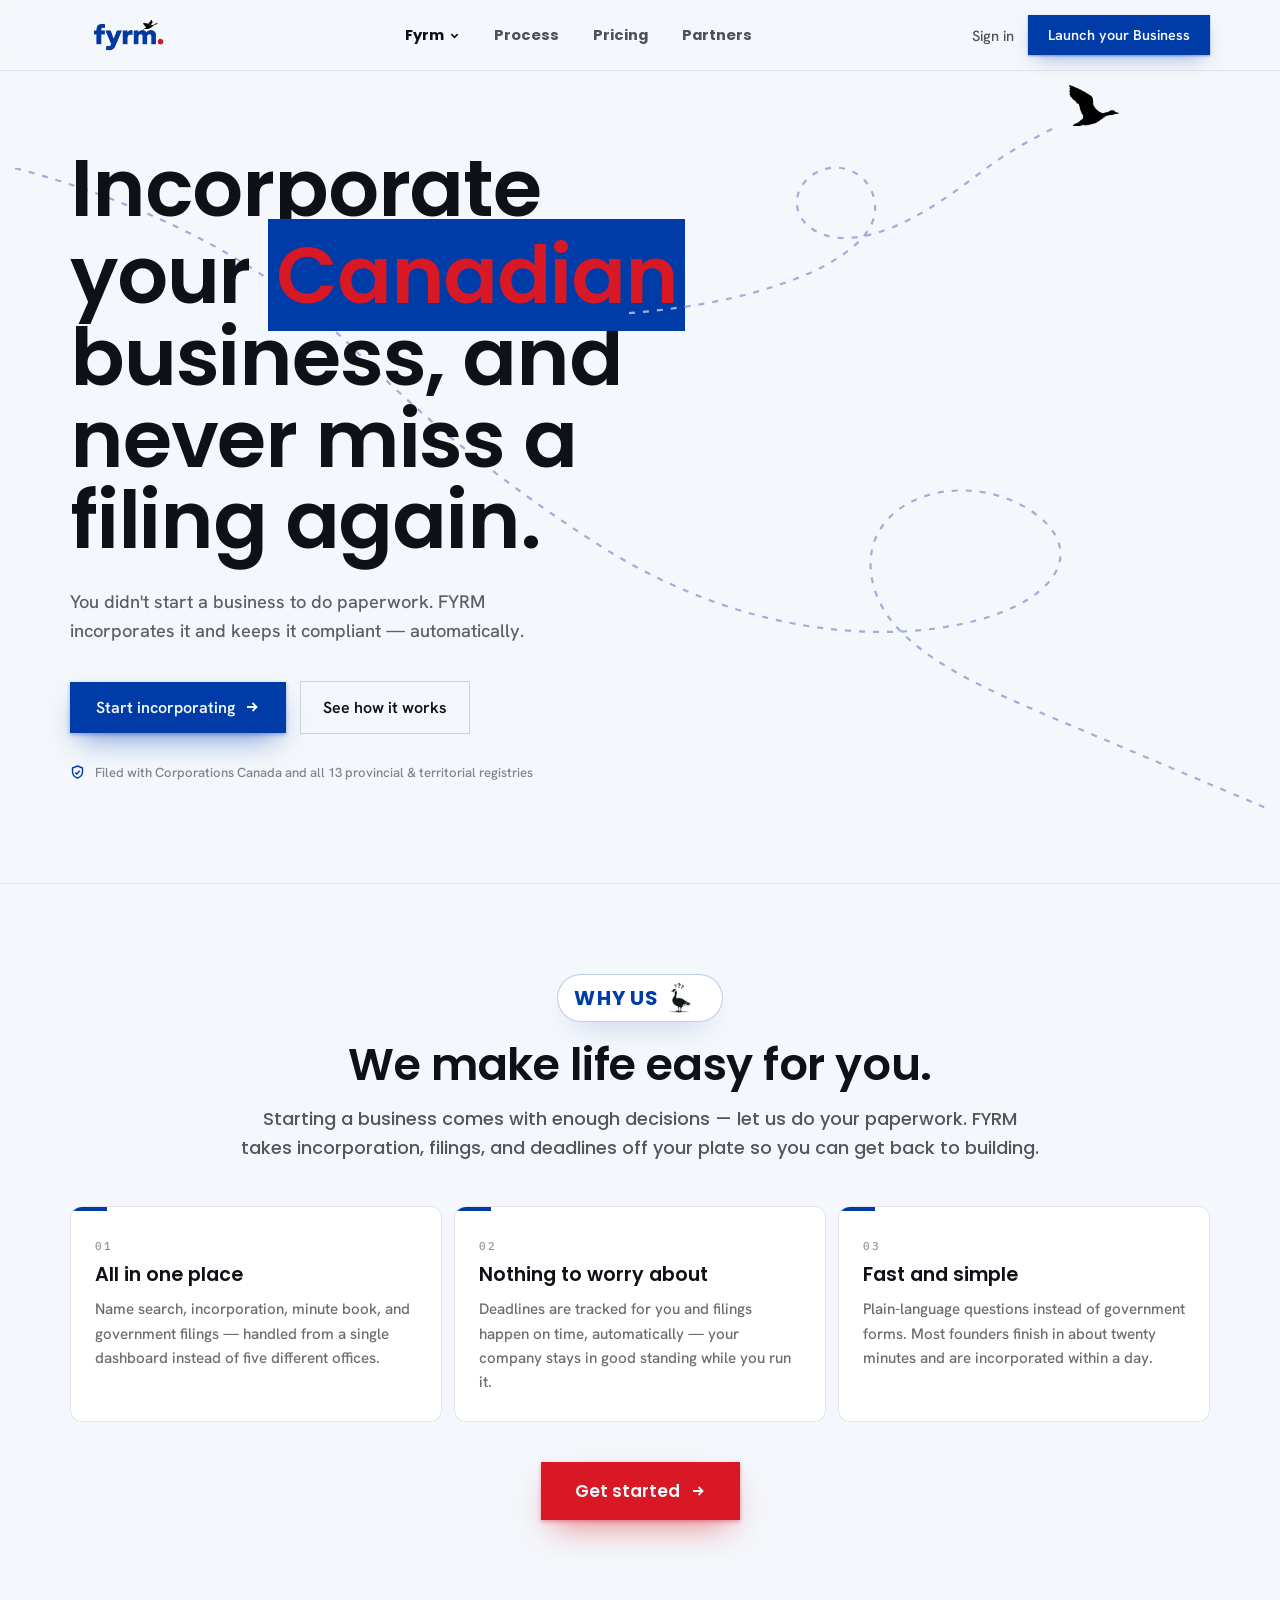
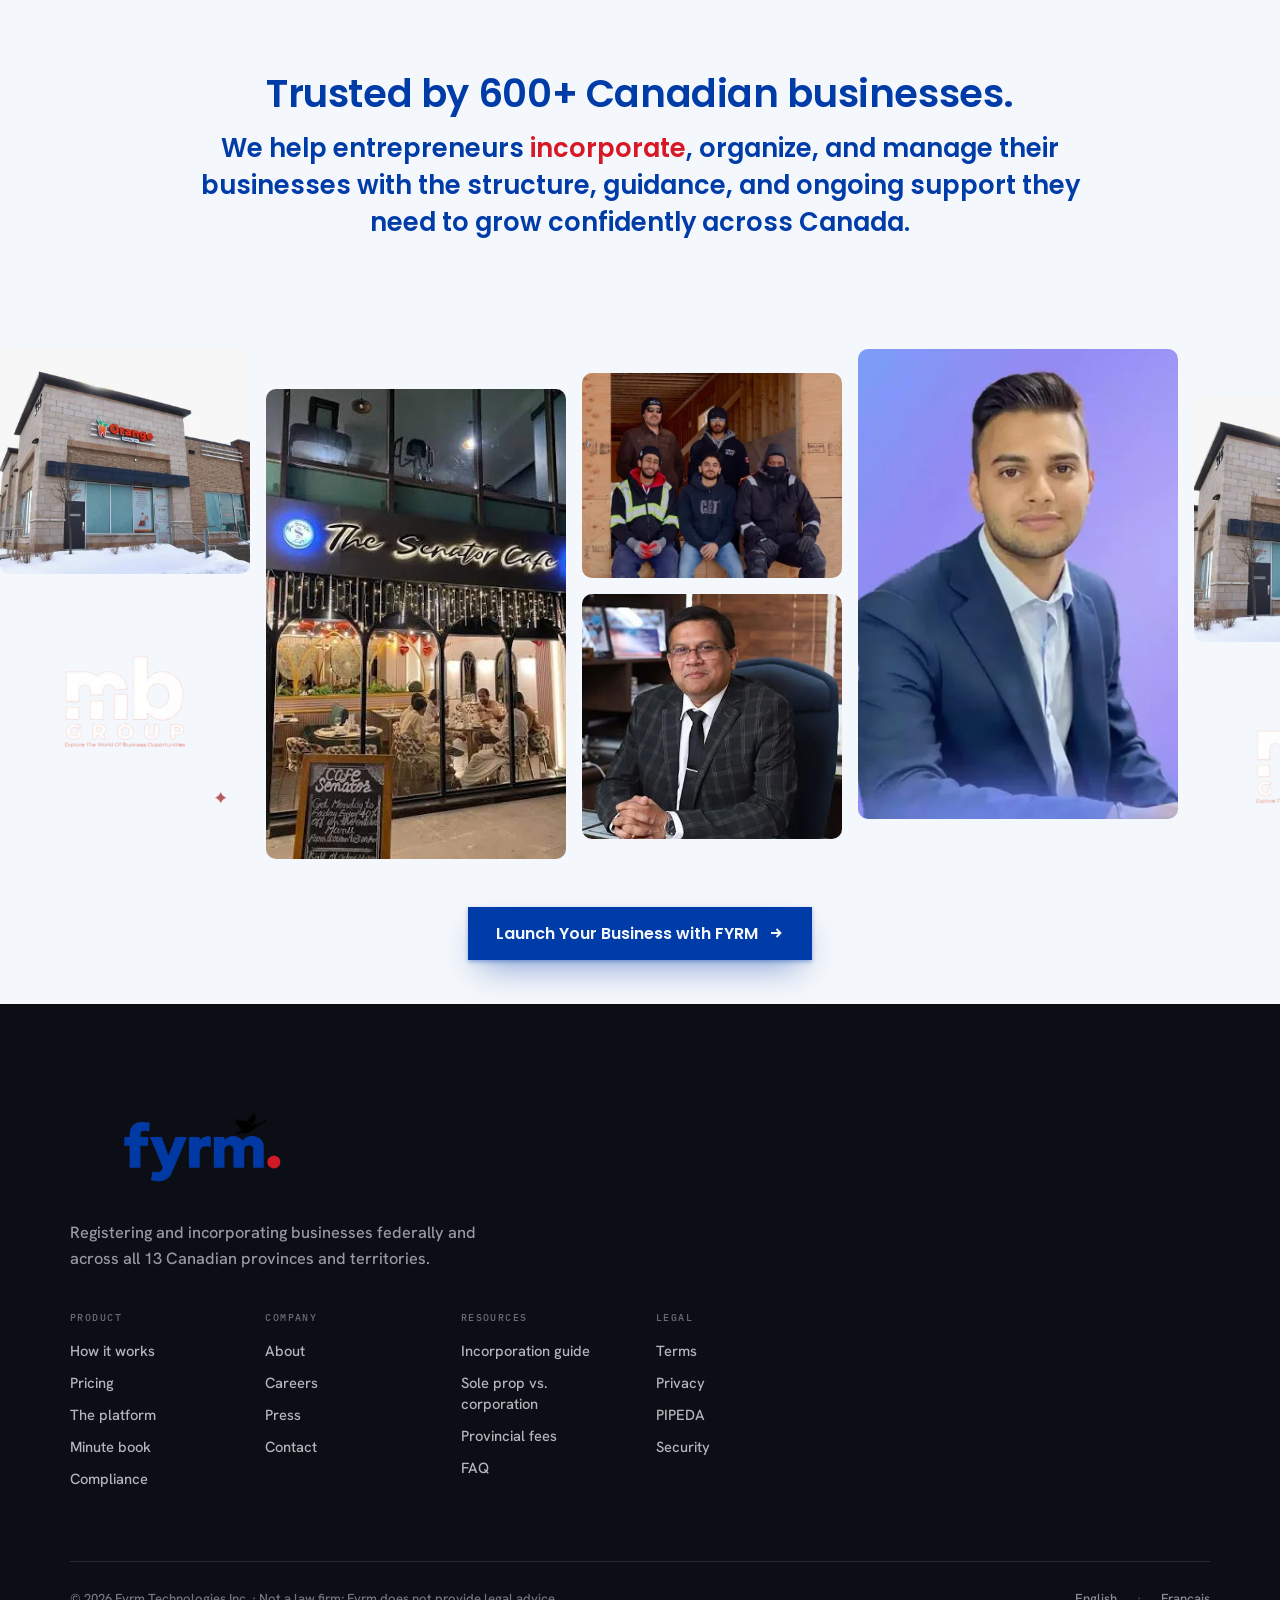
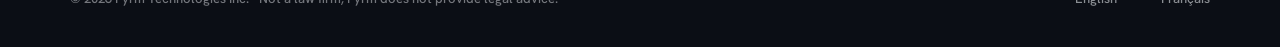
==== index.html @ 742be644 "Initial commit: Fyrm home page as implemented from the design project Static home page (index.html +" ====
<!DOCTYPE html>
<html lang="en">
<head>
<meta charset="utf-8">
<meta name="viewport" content="width=device-width, initial-scale=1">
<title>Fyrm — Incorporate your Canadian business</title>
<meta name="description" content="Fyrm incorporates your Canadian business and keeps it compliant — automatically. Filed with Corporations Canada and all 13 provincial & territorial registries.">
<link rel="icon" type="image/png" href="assets/fyrm-logo.png">
<link rel="preconnect" href="https://fonts.googleapis.com">
<link rel="preconnect" href="https://fonts.gstatic.com" crossorigin>
<link href="https://fonts.googleapis.com/css2?family=Poppins:wght@500;600;700&family=Hanken+Grotesk:wght@400;500;600;700&family=IBM+Plex+Mono:wght@400;500&display=swap" rel="stylesheet">
<link rel="stylesheet" href="css/styles.css">
</head>
<body>

<div id="fyrm-home">

<header class="site-header">
  <div class="header-inner">
    <a href="index.html" aria-label="Fyrm home" class="logo-link"><img src="assets/fyrm-logo.png" alt="Fyrm" class="logo-img"></a>
    <nav class="desktop-nav" data-desktop-nav aria-label="Primary">
      <span class="dd" data-dd>
        <a href="#what-is-fyrm">Fyrm</a>
        <svg class="dd-arrow" data-dd-arrow width="11" height="11" viewBox="0 0 12 12" fill="none" stroke="#0F1116" stroke-width="1.8" aria-hidden="true"><path d="M2.5 4.5L6 8l3.5-3.5"/></svg>
        <span class="dd-menu" data-dd-menu>
          <span class="dd-menu-inner">
            <a href="#">Blog</a>
            <a href="#">Contact us</a>
          </span>
        </span>
      </span>
      <a href="#process" data-underline class="nav-link">Process</a>
      <a href="#pricing" data-underline class="nav-link">Pricing</a>
      <a href="#partners" data-underline class="nav-link">Partners</a>
    </nav>
    <div class="header-actions">
      <a href="#pricing" data-desktop-nav class="nav-link sign-in">Sign in</a>
      <a href="#pricing" class="btn btn-blue btn-nav">Launch your Business</a>
      <button class="nav-toggle" data-nav-toggle aria-label="Menu" aria-expanded="false">
        <svg width="18" height="18" viewBox="0 0 18 18" fill="none" stroke="currentColor" stroke-width="1.6" aria-hidden="true"><path d="M2 5h14M2 9h14M2 13h14"/></svg>
      </button>
    </div>
  </div>
  <div class="nav-panel" data-nav-panel>
    <a href="#what-is-fyrm" class="panel-link strong">Fyrm</a>
    <a href="#" class="panel-link sub">Blog</a>
    <a href="#" class="panel-link sub">Contact us</a>
    <a href="#process" class="panel-link">Process</a>
    <a href="#pricing" class="panel-link">Pricing</a>
    <a href="#partners" class="panel-link last">Partners</a>
  </div>
</header>

<main>

<!-- ===================== HERO ===================== -->
<section class="hero">
  <svg class="hero-sweep" viewBox="0 0 1620 980" preserveAspectRatio="none" aria-hidden="true">
    <path fill="none" stroke="#a3add9" stroke-width="2.2" stroke-dasharray="6 8" vector-effect="non-scaling-stroke" d="M 0,0
         C 220,70 360,180 450,290
         C 540,395 640,490 760,580
         C 880,670 1020,720 1160,710
         C 1340,695 1410,590 1310,520
         C 1220,460 1100,510 1110,620
         C 1120,730 1240,790 1360,850
         C 1450,895 1540,940 1620,980"/>
  </svg>

  <div class="hero-inner">
    <div class="hero-copy">
      <h1 class="hero-title">
        <span class="hero-line reveal" style="--d:.06s">Incorporate</span>
        <span class="reveal" style="--d:.08s">your <span class="hl-canadian">Canadian<svg class="hl-squiggle" width="435" height="201" viewBox="0 0 435 201" preserveAspectRatio="none" aria-hidden="true"><path stroke-dasharray="6 8" vector-effect="non-scaling-stroke" d="M 0,198 C 70,192 140,178 195,150 C 235,128 255,105 250,78 C 244,44 205,32 182,55 C 158,80 175,115 215,118 C 262,120 312,85 356,50 C 386,26 412,12 435,0"/></svg><img class="hl-goose" src="assets/goose-user.png" alt=""></span> business, and never miss a filing again.</span>
      </h1>
      <p class="hero-sub reveal" style="--d:.16s">You didn't start a business to do paperwork. FYRM incorporates it and keeps it compliant — automatically.</p>
      <div class="hero-ctas reveal" style="--d:.24s">
        <a href="#pricing" class="btn btn-blue btn-hero">Start incorporating
          <svg width="16" height="16" viewBox="0 0 16 16" fill="none" stroke="currentColor" stroke-width="1.8" aria-hidden="true"><path d="M3 8h9M8.5 4l4 4-4 4"/></svg>
        </a>
        <a href="how-it-works.html" class="btn btn-ghost">See how it works</a>
      </div>
      <p class="hero-note reveal" style="--d:.32s">
        <svg width="15" height="15" viewBox="0 0 15 15" fill="none" stroke="#003CA8" stroke-width="1.4" aria-hidden="true"><path d="M7.5 1l5 2v3.5c0 3-2.1 5.6-5 6.5-2.9-.9-5-3.5-5-6.5V3l5-2z"/><path d="M5.2 7.4l1.6 1.6 3-3.2"/></svg>
        Filed with Corporations Canada and all 13 provincial &amp; territorial registries
      </p>
    </div>
  </div>
</section>

<!-- ===================== WHY US ===================== -->
<section id="what-is-fyrm" class="why">
  <div class="section-inner">
    <div class="why-header">
      <div class="why-badge-row">
        <div class="why-badge">
          <span>Why us</span>
          <img src="assets/goose-why.png" alt="">
        </div>
      </div>
      <h2>We make life easy for you.</h2>
      <p>Starting a business comes with enough decisions — let us do your paperwork. FYRM takes incorporation, filings, and deadlines off your plate so you can get back to building.</p>
    </div>
    <div class="why-grid">
      <div class="why-card" data-why-card>
        <div class="why-bar" data-why-bar></div>
        <div class="why-card-body">
          <div class="why-num">01</div>
          <div class="why-title">All in one place</div>
          <div class="why-text">Name search, incorporation, minute book, and government filings — handled from a single dashboard instead of five different offices.</div>
        </div>
      </div>
      <div class="why-card" data-why-card>
        <div class="why-bar" data-why-bar></div>
        <div class="why-card-body">
          <div class="why-num">02</div>
          <div class="why-title">Nothing to worry about</div>
          <div class="why-text">Deadlines are tracked for you and filings happen on time, automatically — your company stays in good standing while you run it.</div>
        </div>
      </div>
      <div class="why-card" data-why-card>
        <div class="why-bar" data-why-bar></div>
        <div class="why-card-body">
          <div class="why-num">03</div>
          <div class="why-title">Fast and simple</div>
          <div class="why-text">Plain-language questions instead of government forms. Most founders finish in about twenty minutes and are incorporated within a day.</div>
        </div>
      </div>
    </div>
    <div class="why-cta-row">
      <a href="#pricing" class="btn btn-red btn-lift">Get started
        <svg width="16" height="16" viewBox="0 0 16 16" fill="none" stroke="currentColor" stroke-width="1.8" aria-hidden="true"><path d="M3 8h9M8.5 4l4 4-4 4"/></svg>
      </a>
    </div>
  </div>
</section>

<!-- ===================== TRUST BAND ===================== -->
<section class="trust">
  <div class="trust-inner">
    <h2>Trusted by 600+ Canadian businesses.</h2>
    <p>We help entrepreneurs <span class="accent-red">incorporate</span>, organize, and manage their businesses with the structure, guidance, and ongoing support they need to grow confidently across Canada.</p>
  </div>
</section>

<!-- ===================== BUSINESSES MARQUEE ===================== -->
<section class="marquee-section">
  <div class="marquee" data-marquee>
    <div class="marquee-track" data-marquee-track>
      <!-- track content is duplicated once by js/main.js for a seamless loop -->
      <div class="mq-col mq-offset-0">
        <div class="mq-tile" style="width:250px;height:225px"><img src="assets/fyrm-biz-1.webp" alt="A business run on Fyrm"></div>
        <div class="mq-tile" style="width:250px;height:225px"><img src="assets/fyrm-client-1.webp" alt="A business run on Fyrm"></div>
      </div>
      <div class="mq-tile mq-offset-40" style="width:300px;height:470px"><img src="assets/fyrm-biz-3.webp" alt="A business run on Fyrm"></div>
      <div class="mq-col mq-offset-24">
        <div class="mq-tile" style="width:260px;height:205px"><img src="assets/fyrm-biz-4.webp" alt="A business run on Fyrm"></div>
        <div class="mq-tile" style="width:260px;height:245px"><img src="assets/fyrm-biz-9.webp" alt="A business run on Fyrm"></div>
      </div>
      <div class="mq-tile mq-offset-0" style="width:320px;height:470px"><img src="assets/fyrm-biz-6.webp" alt="A business run on Fyrm"></div>
      <div class="mq-col mq-offset-48">
        <div class="mq-tile" style="width:240px;height:245px"><img src="assets/fyrm-biz-1.webp" alt="A business run on Fyrm"></div>
        <div class="mq-tile" style="width:240px;height:205px"><img src="assets/fyrm-client-1.webp" alt="A business run on Fyrm"></div>
      </div>
      <div class="mq-tile mq-offset-20" style="width:280px;height:470px"><img src="assets/fyrm-biz-9.webp" alt="A business run on Fyrm"></div>
    </div>
  </div>
  <div class="marquee-cta-row">
    <a href="#" class="btn btn-blue btn-lift btn-marquee">Launch Your Business with FYRM
      <svg width="16" height="16" viewBox="0 0 16 16" fill="none" stroke="currentColor" stroke-width="1.8" aria-hidden="true"><path d="M3 8h9M8.5 4l4 4-4 4"/></svg>
    </a>
  </div>
</section>

</main>

<!-- ===================== FOOTER ===================== -->
<footer class="site-footer">
  <div class="footer-inner">
    <img src="assets/fyrm-logo.png" alt="Fyrm" class="footer-logo">
    <div class="footer-grid">
      <div class="footer-blurb">
        <p>Registering and incorporating businesses federally and across all 13 Canadian provinces and territories.</p>
      </div>
      <div>
        <div class="footer-heading">Product</div>
        <ul>
          <li><a href="how-it-works.html" data-underline>How it works</a></li>
          <li><a href="pricing.html" data-underline>Pricing</a></li>
          <li><a href="#platform" data-underline>The platform</a></li>
          <li><a href="#platform" data-underline>Minute book</a></li>
          <li><a href="#platform" data-underline>Compliance</a></li>
        </ul>
      </div>
      <div>
        <div class="footer-heading">Company</div>
        <ul>
          <li><a href="#" data-underline>About</a></li>
          <li><a href="#" data-underline>Careers</a></li>
          <li><a href="#" data-underline>Press</a></li>
          <li><a href="#" data-underline>Contact</a></li>
        </ul>
      </div>
      <div>
        <div class="footer-heading">Resources</div>
        <ul>
          <li><a href="how-it-works.html" data-underline>Incorporation guide</a></li>
          <li><a href="#faq" data-underline>Sole prop vs. corporation</a></li>
          <li><a href="pricing.html" data-underline>Provincial fees</a></li>
          <li><a href="#faq" data-underline>FAQ</a></li>
        </ul>
      </div>
      <div>
        <div class="footer-heading">Legal</div>
        <ul>
          <li><a href="#" data-underline>Terms</a></li>
          <li><a href="#" data-underline>Privacy</a></li>
          <li><a href="#" data-underline>PIPEDA</a></li>
          <li><a href="#" data-underline>Security</a></li>
        </ul>
      </div>
    </div>
    <div class="footer-bottom">
      <div class="footer-copy">© 2026 Fyrm Technologies Inc. · Not a law firm; Fyrm does not provide legal advice.</div>
      <div class="footer-lang">
        <span>English</span>
        <span class="dot">·</span>
        <span>Français</span>
      </div>
    </div>
  </div>
</footer>

</div>

<script src="js/main.js"></script>
</body>
</html>
---- css/styles.css ----
/* ============ Fyrm — Home ============ */

:root{
  --blue:#003CA8;
  --blue-dark:#002f86;
  --red:#D81824;
  --red-dark:#b31220;
  --ink:#0F1116;
  --bg:#F4F7FB;
  --ease:cubic-bezier(.22,1,.36,1);
}

*{box-sizing:border-box}
html{-webkit-text-size-adjust:100%;scroll-behavior:smooth}
body{margin:0;background:var(--bg);color:var(--ink);font-weight:500;font-family:'Hanken Grotesk',system-ui,-apple-system,sans-serif;-webkit-font-smoothing:antialiased;text-rendering:optimizeLegibility}
img{max-width:100%;display:block}
a{color:inherit;text-decoration:none}
::selection{background:var(--blue);color:var(--bg)}

#fyrm-home{overflow-x:hidden}

/* ---------- shared ---------- */
.section-inner{max-width:1220px;margin:0 auto;padding:clamp(56px,7vw,96px) clamp(20px,5vw,40px)}

[data-underline]{background-image:linear-gradient(var(--blue),var(--blue));background-size:0% 1.5px;background-position:0 100%;background-repeat:no-repeat;transition:background-size .5s var(--ease)}
[data-underline]:hover{background-size:100% 1.5px}

.btn{display:inline-flex;align-items:center;gap:9px;font-weight:600;transition:background .35s var(--ease),border-color .35s var(--ease),transform .35s var(--ease)}
.btn-blue{background:var(--blue);color:var(--bg)}
.btn-blue:hover{background:var(--blue-dark)}
.btn-red{background:var(--red);color:var(--bg);font-family:'Poppins',sans-serif;font-size:1.05rem;padding:16px 34px;gap:10px;box-shadow:0 2px 4px rgba(216,24,36,.35),0 16px 34px -12px rgba(216,24,36,.55)}
.btn-red:hover{background:var(--red-dark)}
.btn-lift:hover{transform:translateY(-2px)}
.btn-nav{gap:8px;padding:11px 20px;font-size:.9rem;box-shadow:0 1px 2px rgba(0,60,168,.4),0 8px 20px -8px rgba(0,60,168,.5)}
.btn-hero{padding:15px 26px;font-size:1rem;box-shadow:0 2px 4px rgba(0,60,168,.35),0 14px 30px -10px rgba(0,60,168,.55)}
.btn-ghost{padding:15px 22px;font-size:1rem;color:var(--ink);border:1px solid rgba(15,17,22,.16)}
.btn-ghost:hover{border-color:rgba(15,17,22,.4);background:rgba(15,17,22,.02)}
.btn-marquee{font-family:'Poppins',sans-serif;font-size:1rem;padding:14px 28px;gap:10px;box-shadow:0 2px 4px rgba(0,60,168,.35),0 16px 34px -12px rgba(0,60,168,.55)}

/* scroll reveal */
.reveal{opacity:0;transform:translateY(24px);transition:opacity .95s var(--ease) var(--d,0s),transform .95s var(--ease) var(--d,0s)}
.reveal.shown{opacity:1;transform:none}
@media (prefers-reduced-motion:reduce){
  html{scroll-behavior:auto}
  .reveal{opacity:1;transform:none;transition:none}
}

/* ---------- header ---------- */
.site-header{position:sticky;top:0;z-index:60;background:rgba(244,247,251,.82);backdrop-filter:blur(14px);-webkit-backdrop-filter:blur(14px);border-bottom:1px solid rgba(15,17,22,.08)}
.header-inner{max-width:1220px;margin:0 auto;padding:15px clamp(20px,5vw,40px);display:flex;align-items:center;justify-content:space-between;gap:24px}
.logo-link{display:inline-flex;align-items:center;line-height:0}
.logo-img{height:38px;width:auto;display:block}

.desktop-nav{display:flex;align-items:center;gap:34px}
.desktop-nav a,.nav-panel a{font-weight:700;font-family:'Poppins',sans-serif}
.desktop-nav a{font-size:.92rem;color:var(--ink)}
.desktop-nav .nav-link{color:rgba(15,17,22,.72)}
.header-actions{display:flex;align-items:center;gap:14px}
.header-actions .sign-in{font-size:.92rem;font-weight:500;color:rgba(15,17,22,.72)}

/* dropdown */
.dd{position:relative;display:inline-flex;align-items:center;gap:5px}
.dd-arrow{cursor:pointer;transition:transform .3s var(--ease)}
.dd:hover .dd-arrow{transform:rotate(180deg)}
.dd-menu{display:block;position:absolute;top:100%;left:50%;padding-top:10px;z-index:80;opacity:0;visibility:hidden;transform:translateX(-50%) translateY(8px);transition:opacity .45s var(--ease),transform .45s var(--ease),visibility 0s linear .45s;pointer-events:none}
.dd:hover .dd-menu,.dd:focus-within .dd-menu{opacity:1;visibility:visible;transform:translateX(-50%) translateY(0);transition:opacity .45s var(--ease),transform .45s var(--ease),visibility 0s;pointer-events:auto}
.dd-menu-inner{display:flex;flex-direction:column;background:#FFFFFF;border:1px solid rgba(15,17,22,.1);box-shadow:0 18px 40px -18px rgba(15,17,22,.35);padding:6px;min-width:150px}
.dd-menu-inner a{padding:10px 14px;font-size:.9rem;color:var(--ink);transition:background .35s var(--ease)}
.dd-menu-inner a:hover{background:rgba(0,60,168,.1)}

/* mobile nav */
.nav-toggle{display:none;align-items:center;justify-content:center;width:42px;height:42px;border:1px solid rgba(15,17,22,.14);background:transparent;cursor:pointer;color:var(--ink)}
.nav-panel{display:none;flex-direction:column;padding:8px clamp(20px,5vw,40px) 20px;gap:4px;border-top:1px solid rgba(15,17,22,.08)}
.nav-panel.open{display:flex}
.panel-link{padding:12px 0;font-size:1.05rem;font-weight:500;border-bottom:1px solid rgba(15,17,22,.07)}
.panel-link.strong{font-weight:600}
.panel-link.sub{padding-left:16px;font-size:1rem;color:rgba(15,17,22,.75)}
.panel-link.last{border-bottom:none}
@media (max-width:880px){
  [data-desktop-nav]{display:none !important}
  .nav-toggle{display:inline-flex}
}
@media (min-width:881px){
  .nav-panel{display:none !important}
}

/* ---------- hero ---------- */
.hero{position:relative;overflow:hidden}
.hero-sweep{position:absolute;left:1.2%;top:12%;width:97.6%;height:78.7%;z-index:0;display:block}
.hero-inner{max-width:1220px;margin:0 auto;position:relative;z-index:1;padding:clamp(44px,6vw,80px) clamp(20px,5vw,40px) clamp(64px,8vw,104px);display:flex;align-items:center}
@media (min-width:881px){
  .hero-inner{min-height:clamp(560px,74vh,770px)}
}
.hero-copy{max-width:620px}
.hero-title{font-family:'Poppins',sans-serif;font-weight:600;font-size:clamp(2.9rem,6.3vw,5rem);line-height:1.02;letter-spacing:-.015em;margin:0 0 26px}
.hero-line{display:block;margin-bottom:6px}
.hero-title > .reveal{display:inline}
.hero-title .hero-line.reveal{display:block}

.hl-canadian{color:var(--red);background:var(--blue);padding:0 .1em;-webkit-box-decoration-break:clone;box-decoration-break:clone;position:relative}
.hl-squiggle{position:absolute;left:361px;top:-92px;width:427px;height:189px;overflow:visible;fill:none;stroke:#a3add9;stroke-width:2.2;display:none}
.hl-goose{position:absolute;left:801px;top:-134px;width:50px;height:41px;display:none}
@media (min-width:1100px){
  .hl-squiggle,.hl-goose{display:block}
}

.hero-sub{font-size:1.14rem;line-height:1.62;color:rgba(15,17,22,.66);margin:0 0 34px;max-width:520px}
.hero-ctas{display:flex;flex-wrap:wrap;gap:14px;align-items:center}
.hero-note{display:flex;align-items:center;gap:10px;margin:30px 0 0;font-size:.82rem;color:rgba(15,17,22,.5)}
.hero-note svg{flex:none}

/* ---------- why us ---------- */
.why{background:var(--bg);border-top:1px solid rgba(15,17,22,.08)}
.why-header{max-width:800px;margin:0 auto clamp(28px,4vw,44px);text-align:center}
.why-badge-row{display:flex;justify-content:center;margin-bottom:18px}
.why-badge{display:inline-flex;align-items:center;background:#FFFFFF;border:1px solid rgba(0,60,168,.25);border-radius:999px;padding:5px 10px 5px 16px;box-shadow:0 14px 30px -16px rgba(0,60,168,.3)}
.why-badge span{font-family:'Poppins',sans-serif;font-weight:700;font-size:20px;letter-spacing:.06em;word-spacing:-.05em;text-transform:uppercase;color:var(--blue);line-height:1}
.why-badge img{height:36px;width:auto;display:block;margin-left:-14px}
.why-header h2{font-family:'Poppins',sans-serif;font-weight:600;font-size:clamp(1.9rem,3.6vw,2.8rem);line-height:1.1;letter-spacing:-.01em;margin:0 0 16px}
.why-header p{font-family:'Poppins',sans-serif;font-weight:500;font-size:clamp(1rem,1.4vw,1.15rem);line-height:1.6;color:rgba(15,17,22,.7);margin:0}

.why-grid{display:grid;grid-template-columns:repeat(auto-fit,minmax(min(240px,100%),1fr));gap:12px}
.why-card{background:#FFFFFF;border:1px solid rgba(15,17,22,.1);display:flex;flex-direction:column;border-radius:12px;overflow:hidden;transition:transform .55s var(--ease),box-shadow .55s var(--ease),border-color .55s ease}
.why-card:hover{transform:translateY(-6px);box-shadow:0 24px 44px -20px rgba(0,60,168,.35);border-color:rgba(0,60,168,.45)}
.why-bar{height:4px;width:36px;background:var(--blue);transition:width .6s var(--ease)}
.why-card:hover .why-bar{width:100%}
.why-card-body{padding:28px 24px 26px;display:flex;flex-direction:column;gap:10px;flex:1}
.why-num{font-family:'IBM Plex Mono',monospace;font-size:.68rem;letter-spacing:.18em;color:rgba(15,17,22,.45)}
.why-title{font-family:'Poppins',sans-serif;font-weight:600;font-size:1.2rem;line-height:1.25;color:var(--ink)}
.why-text{font-size:.95rem;line-height:1.6;color:rgba(15,17,22,.62)}
.why-cta-row{display:flex;justify-content:center;margin-top:clamp(28px,4vw,40px)}

/* ---------- trust band ---------- */
.trust{background:var(--bg);color:var(--blue)}
.trust-inner{max-width:1220px;margin:0 auto;padding:clamp(40px,5vw,64px) clamp(20px,5vw,40px);display:flex;flex-direction:column;align-items:center;gap:14px;text-align:center}
.trust h2{font-family:'Poppins',sans-serif;font-weight:600;font-size:clamp(1.6rem,3.2vw,2.4rem);line-height:1.1;letter-spacing:-.01em;margin:0}
.trust p{font-family:'Poppins',sans-serif;font-weight:600;font-size:clamp(1.25rem,2vw,1.7rem);line-height:1.45;color:var(--blue);margin:0;max-width:900px}
.accent-red{color:var(--red)}

/* ---------- marquee ---------- */
.marquee-section{background:var(--bg);padding:clamp(28px,4vw,44px) 0}
.marquee{overflow-x:auto;scrollbar-width:none;-ms-overflow-style:none;cursor:grab}
.marquee::-webkit-scrollbar{display:none}
.marquee.dragging{cursor:grabbing}
.marquee-track{display:flex;gap:16px;width:max-content;align-items:flex-start;padding-bottom:8px}
.mq-col{flex:none;display:flex;flex-direction:column;gap:16px}
.mq-tile{flex:none;border-radius:10px;overflow:hidden}
.mq-tile img{width:100%;height:100%;object-fit:cover}
.mq-offset-0{margin-top:0}
.mq-offset-20{margin-top:20px}
.mq-offset-24{margin-top:24px}
.mq-offset-40{margin-top:40px}
.mq-offset-48{margin-top:48px}
.marquee-cta-row{display:flex;justify-content:center;margin-top:clamp(24px,3.5vw,36px)}

/* ---------- footer ---------- */
.site-footer{background:#0B0E15;color:var(--bg)}
.footer-inner{max-width:1220px;margin:0 auto;padding:clamp(56px,7vw,90px) clamp(20px,5vw,40px) 40px}
.footer-logo{height:107px;width:257px;max-width:100%;object-fit:contain}
.footer-grid{display:grid;grid-template-columns:repeat(auto-fit,minmax(min(150px,100%),1fr));gap:40px 32px;padding-bottom:clamp(48px,6vw,72px)}
.footer-blurb{grid-column:1/-1;max-width:560px;padding-top:20px}
.footer-blurb p{color:rgba(244,247,251,.6);font-size:1.02rem;line-height:1.55;margin:0;max-width:440px}
.footer-heading{font-family:'IBM Plex Mono',monospace;font-size:.64rem;letter-spacing:.14em;text-transform:uppercase;color:rgba(244,247,251,.4);margin-bottom:16px}
.footer-grid ul{list-style:none;padding:0;margin:0;display:flex;flex-direction:column;gap:11px}
.footer-grid ul a{color:rgba(244,247,251,.72);font-size:.92rem}
.footer-bottom{display:flex;flex-wrap:wrap;gap:16px 28px;align-items:center;justify-content:space-between;padding-top:28px;border-top:1px solid rgba(244,247,251,.12)}
.footer-copy{color:rgba(244,247,251,.45);font-size:.82rem}
.footer-lang{display:flex;align-items:center;gap:20px}
.footer-lang span{color:rgba(244,247,251,.55);font-size:.82rem}
.footer-lang .dot{color:rgba(244,247,251,.3)}
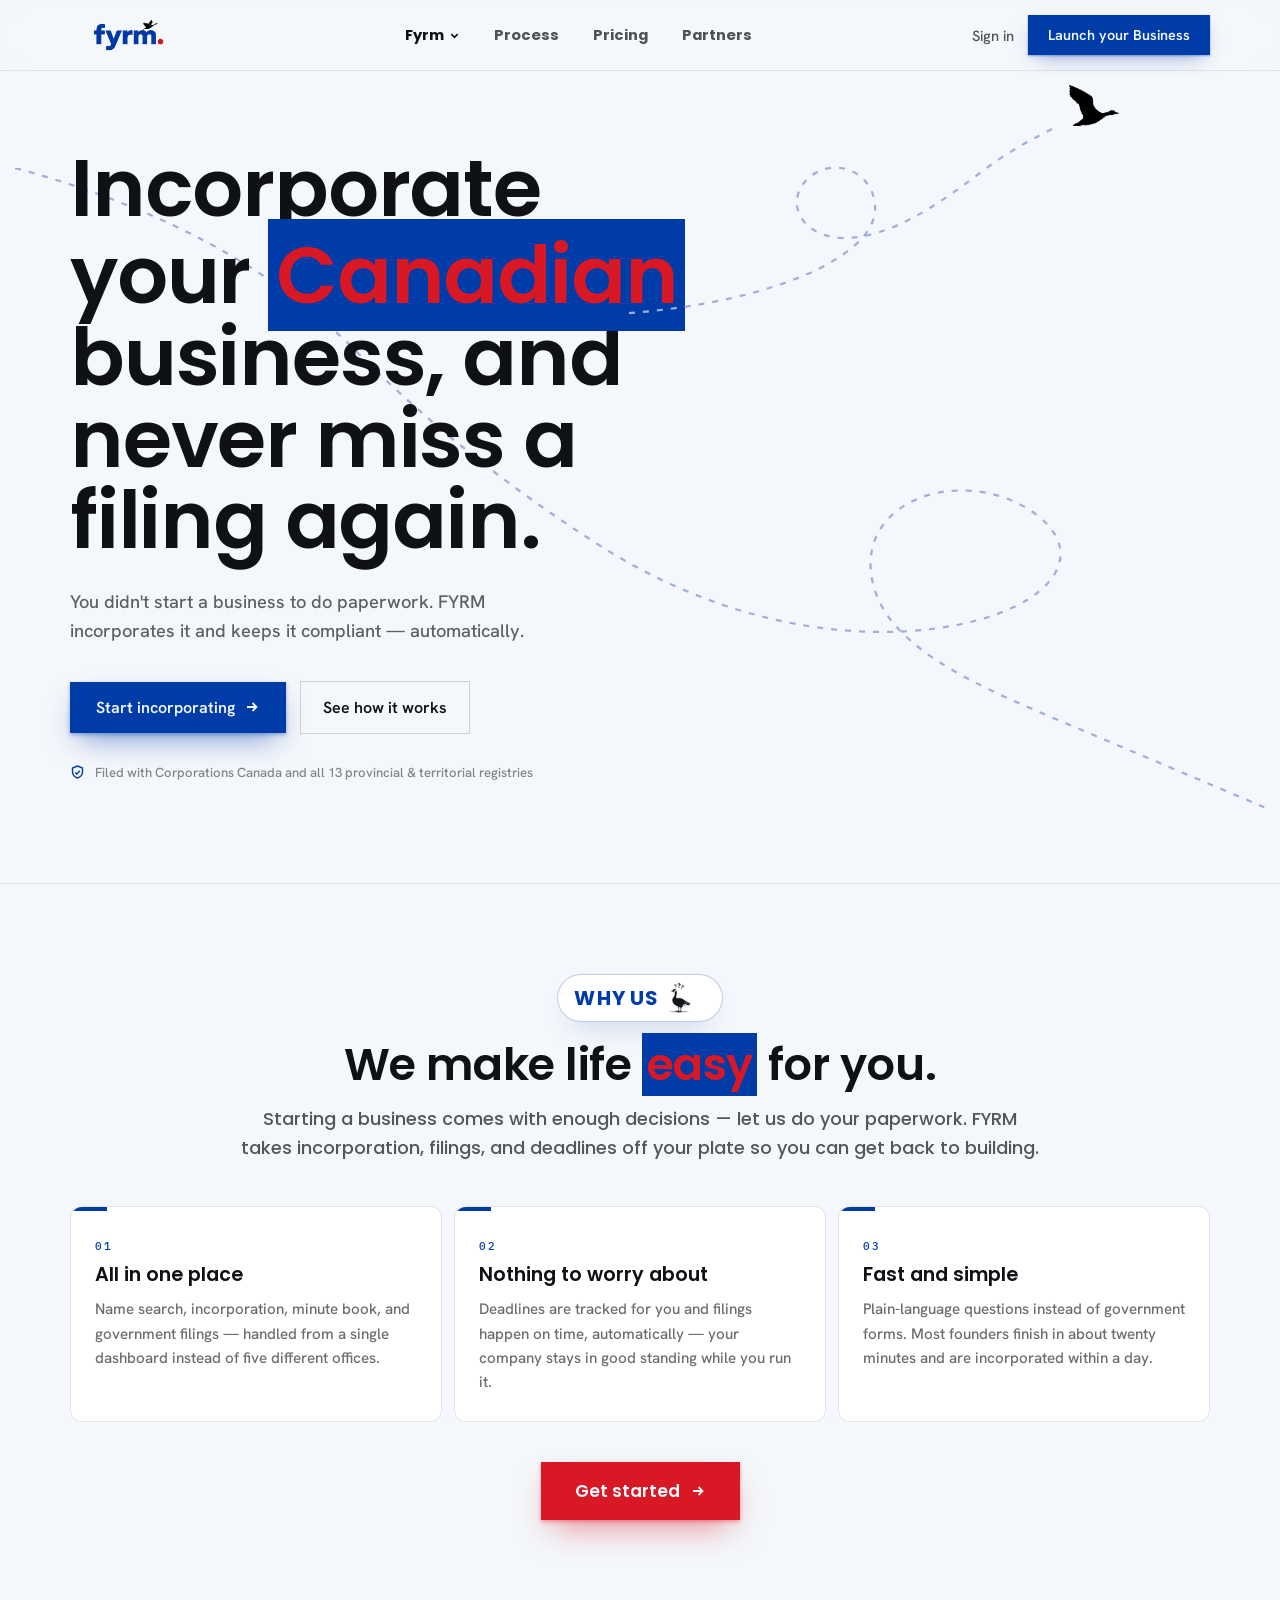
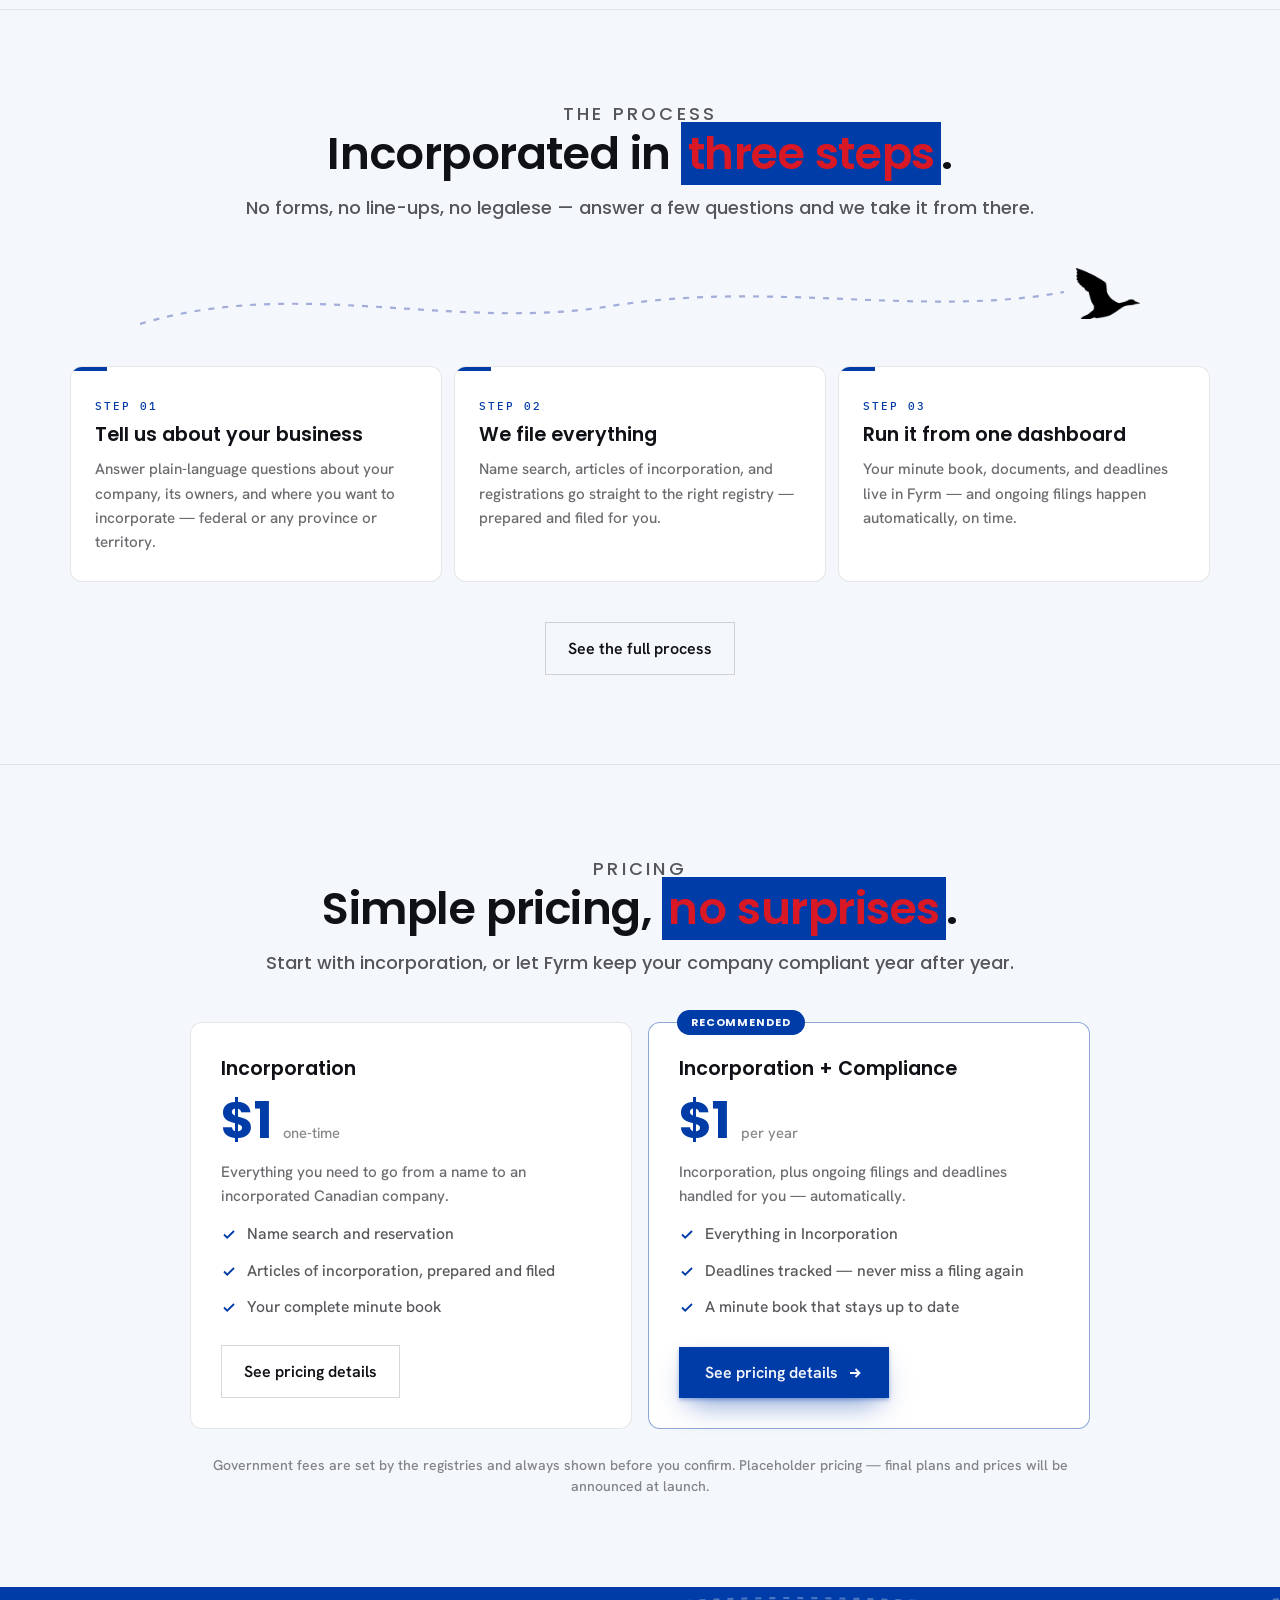
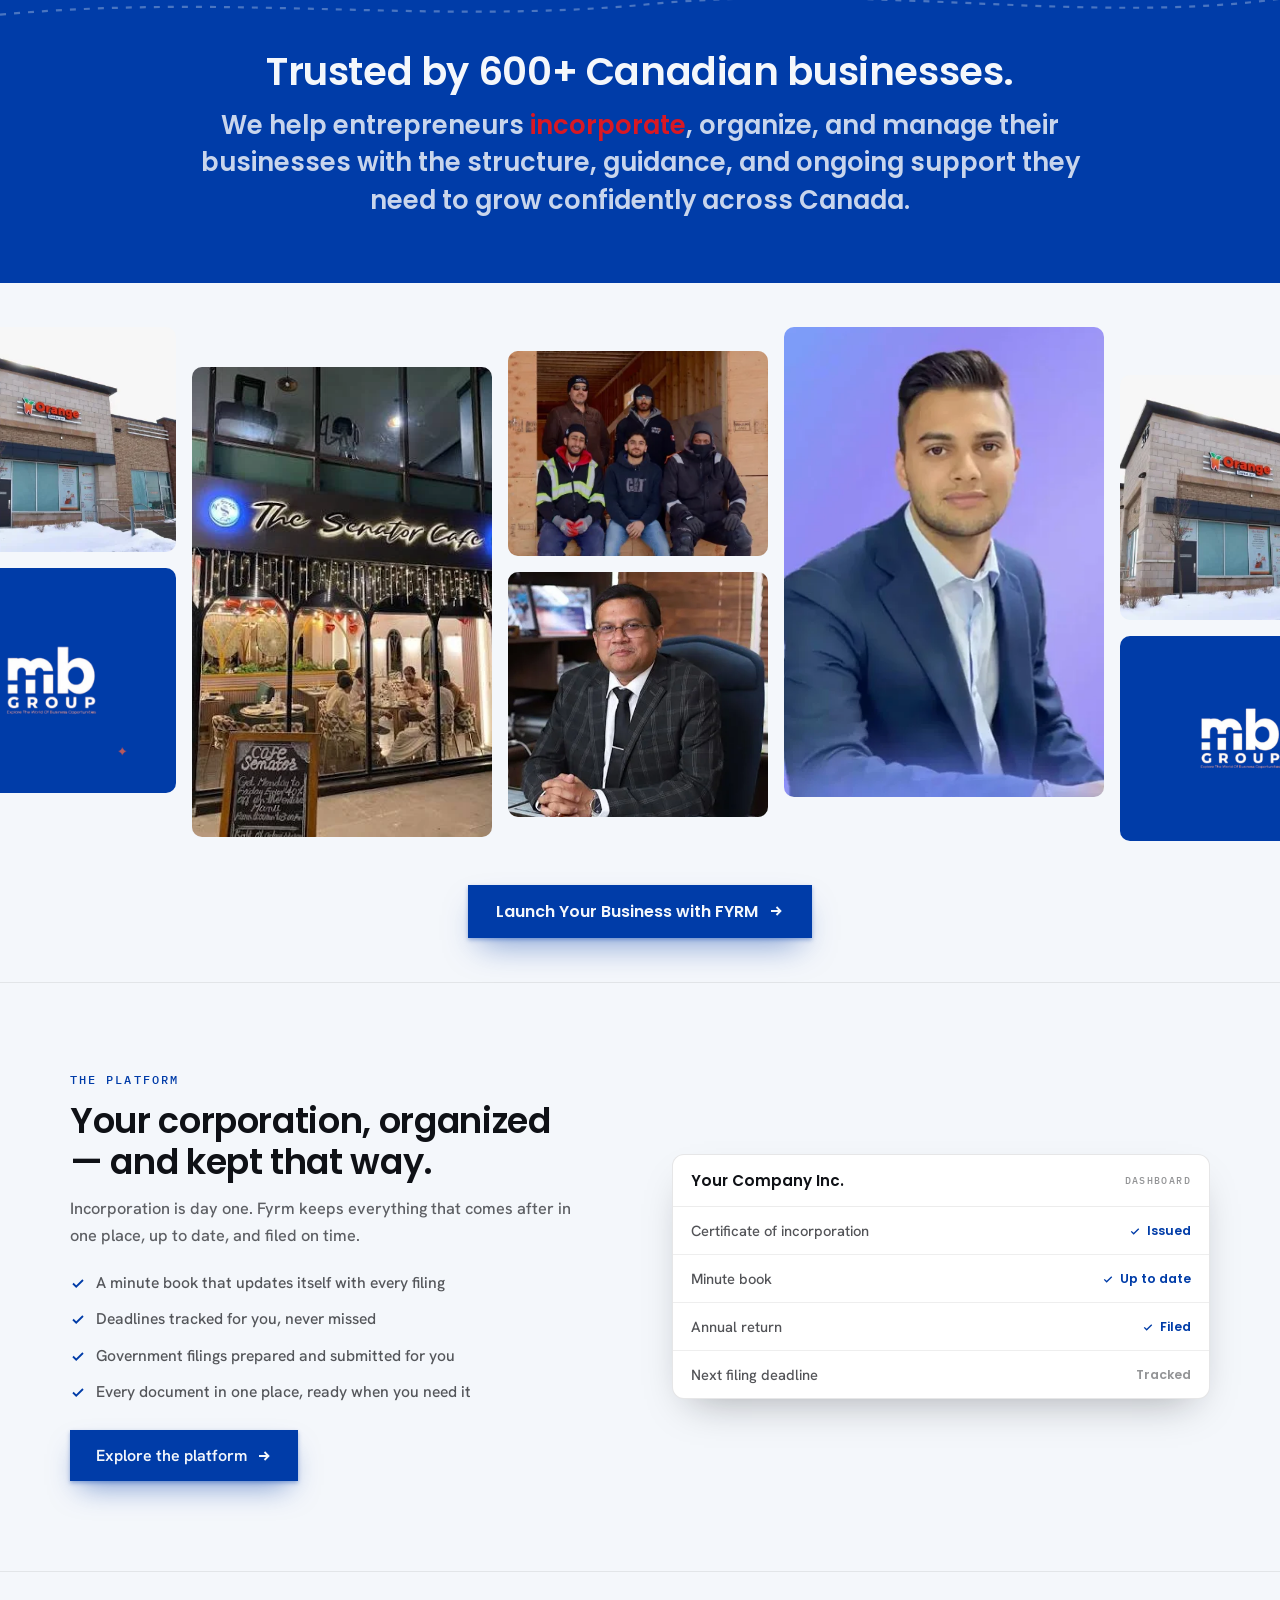
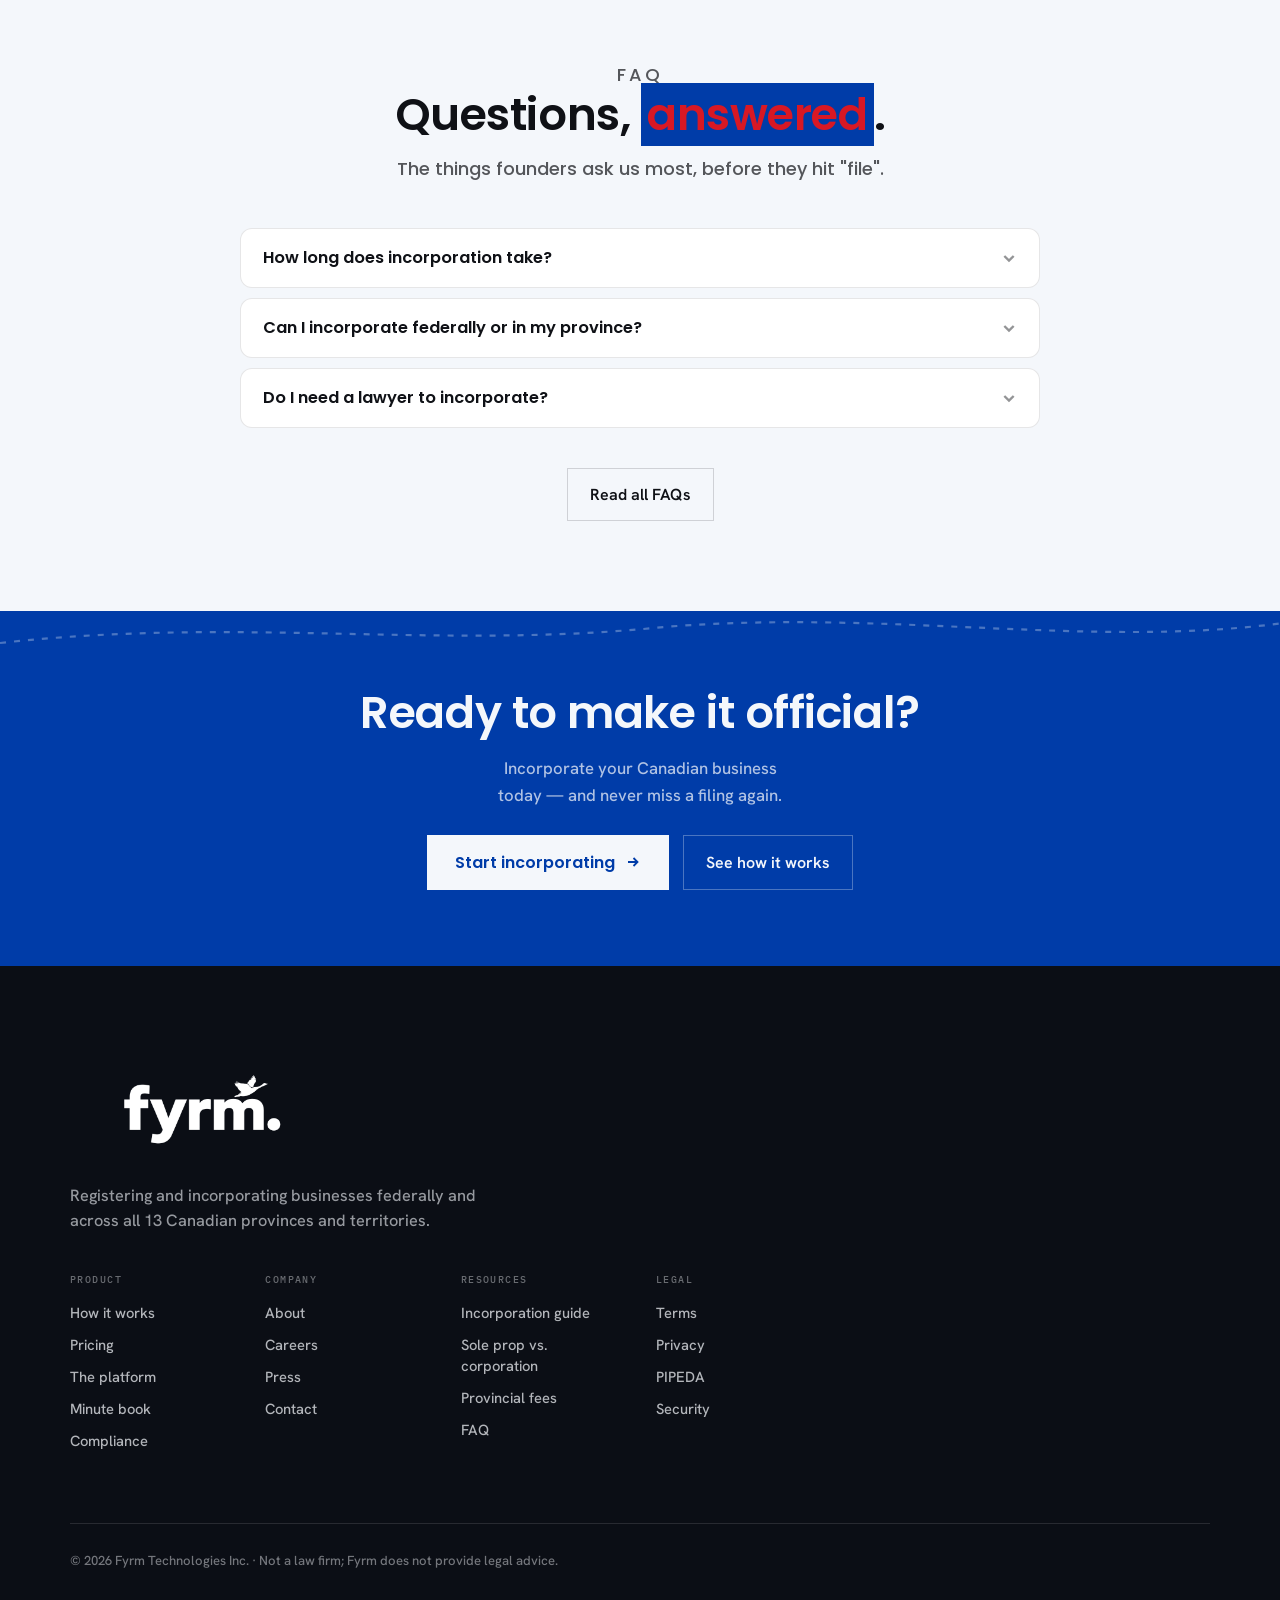
==== commit 1e32bc6b: "Complete marketing site: 12 subpages, \$1 placeholder pricing, Fyrm-styled scroll - New pages: how-i" ====
--- a/index.html
+++ b/index.html
@@ -5,11 +5,17 @@
 <meta name="viewport" content="width=device-width, initial-scale=1">
 <title>Fyrm — Incorporate your Canadian business</title>
 <meta name="description" content="Fyrm incorporates your Canadian business and keeps it compliant — automatically. Filed with Corporations Canada and all 13 provincial & territorial registries.">
-<link rel="icon" type="image/png" href="assets/fyrm-logo.png">
+<meta name="theme-color" content="#F4F7FB">
+<link rel="icon" href="assets/favicon.svg" type="image/svg+xml">
+<link rel="icon" href="assets/favicon.ico" sizes="48x48">
+<link rel="icon" href="assets/favicon-32.png" type="image/png" sizes="32x32">
+<link rel="apple-touch-icon" href="assets/apple-touch-icon.png">
+<!-- canonical + Open Graph tags land here once the domain is decided (CLAUDE.md 5.4) -->
 <link rel="preconnect" href="https://fonts.googleapis.com">
 <link rel="preconnect" href="https://fonts.gstatic.com" crossorigin>
 <link href="https://fonts.googleapis.com/css2?family=Poppins:wght@500;600;700&family=Hanken+Grotesk:wght@400;500;600;700&family=IBM+Plex+Mono:wght@400;500&display=swap" rel="stylesheet">
 <link rel="stylesheet" href="css/styles.css">
+<script src="js/main.js" defer></script>
 </head>
 <body>
 
@@ -17,25 +23,25 @@
 
 <header class="site-header">
   <div class="header-inner">
-    <a href="index.html" aria-label="Fyrm home" class="logo-link"><img src="assets/fyrm-logo.png" alt="Fyrm" class="logo-img"></a>
+    <a href="index.html" aria-label="Fyrm home" class="logo-link"><img src="assets/fyrm-logo.png" alt="Fyrm" class="logo-img" width="866" height="288" decoding="async"></a>
     <nav class="desktop-nav" data-desktop-nav aria-label="Primary">
-      <span class="dd" data-dd>
+      <span class="dd">
         <a href="#what-is-fyrm">Fyrm</a>
-        <svg class="dd-arrow" data-dd-arrow width="11" height="11" viewBox="0 0 12 12" fill="none" stroke="#0F1116" stroke-width="1.8" aria-hidden="true"><path d="M2.5 4.5L6 8l3.5-3.5"/></svg>
-        <span class="dd-menu" data-dd-menu>
+        <svg class="dd-arrow" width="11" height="11" viewBox="0 0 12 12" fill="none" stroke="currentColor" stroke-width="1.8" aria-hidden="true"><path d="M2.5 4.5L6 8l3.5-3.5"/></svg>
+        <span class="dd-menu">
           <span class="dd-menu-inner">
-            <a href="#">Blog</a>
-            <a href="#">Contact us</a>
+            <a href="blog.html">Blog</a>
+            <a href="contact.html">Contact us</a>
           </span>
         </span>
       </span>
       <a href="#process" data-underline class="nav-link">Process</a>
-      <a href="#pricing" data-underline class="nav-link">Pricing</a>
-      <a href="#partners" data-underline class="nav-link">Partners</a>
+      <a href="pricing.html" data-underline class="nav-link">Pricing</a>
+      <a href="partners.html" data-underline class="nav-link">Partners</a>
     </nav>
     <div class="header-actions">
-      <a href="#pricing" data-desktop-nav class="nav-link sign-in">Sign in</a>
-      <a href="#pricing" class="btn btn-blue btn-nav">Launch your Business</a>
+      <a href="pricing.html" data-desktop-nav class="nav-link sign-in">Sign in</a>
+      <a href="pricing.html" class="btn btn-blue btn-nav">Launch your Business</a>
       <button class="nav-toggle" data-nav-toggle aria-label="Menu" aria-expanded="false">
         <svg width="18" height="18" viewBox="0 0 18 18" fill="none" stroke="currentColor" stroke-width="1.6" aria-hidden="true"><path d="M2 5h14M2 9h14M2 13h14"/></svg>
       </button>
@@ -43,11 +49,11 @@
   </div>
   <div class="nav-panel" data-nav-panel>
     <a href="#what-is-fyrm" class="panel-link strong">Fyrm</a>
-    <a href="#" class="panel-link sub">Blog</a>
-    <a href="#" class="panel-link sub">Contact us</a>
+    <a href="blog.html" class="panel-link sub">Blog</a>
+    <a href="contact.html" class="panel-link sub">Contact us</a>
     <a href="#process" class="panel-link">Process</a>
-    <a href="#pricing" class="panel-link">Pricing</a>
-    <a href="#partners" class="panel-link last">Partners</a>
+    <a href="pricing.html" class="panel-link">Pricing</a>
+    <a href="partners.html" class="panel-link last">Partners</a>
   </div>
 </header>
 
@@ -56,7 +62,7 @@
 <!-- ===================== HERO ===================== -->
 <section class="hero">
   <svg class="hero-sweep" viewBox="0 0 1620 980" preserveAspectRatio="none" aria-hidden="true">
-    <path fill="none" stroke="#a3add9" stroke-width="2.2" stroke-dasharray="6 8" vector-effect="non-scaling-stroke" d="M 0,0
+    <path stroke-dasharray="6 8" vector-effect="non-scaling-stroke" d="M 0,0
          C 220,70 360,180 450,290
          C 540,395 640,490 760,580
          C 880,670 1020,720 1160,710
@@ -70,11 +76,11 @@
     <div class="hero-copy">
       <h1 class="hero-title">
         <span class="hero-line reveal" style="--d:.06s">Incorporate</span>
-        <span class="reveal" style="--d:.08s">your <span class="hl-canadian">Canadian<svg class="hl-squiggle" width="435" height="201" viewBox="0 0 435 201" preserveAspectRatio="none" aria-hidden="true"><path stroke-dasharray="6 8" vector-effect="non-scaling-stroke" d="M 0,198 C 70,192 140,178 195,150 C 235,128 255,105 250,78 C 244,44 205,32 182,55 C 158,80 175,115 215,118 C 262,120 312,85 356,50 C 386,26 412,12 435,0"/></svg><img class="hl-goose" src="assets/goose-user.png" alt=""></span> business, and never miss a filing again.</span>
+        <span class="reveal" style="--d:.08s">your <span class="hl-canadian">Canadian<svg class="hl-squiggle" width="435" height="201" viewBox="0 0 435 201" preserveAspectRatio="none" aria-hidden="true"><path stroke-dasharray="6 8" vector-effect="non-scaling-stroke" d="M 0,198 C 70,192 140,178 195,150 C 235,128 255,105 250,78 C 244,44 205,32 182,55 C 158,80 175,115 215,118 C 262,120 312,85 356,50 C 386,26 412,12 435,0"/></svg><img class="hl-goose" src="assets/goose-user.png" alt="" width="320" height="252" decoding="async"></span> business, and never miss a filing again.</span>
       </h1>
       <p class="hero-sub reveal" style="--d:.16s">You didn't start a business to do paperwork. FYRM incorporates it and keeps it compliant — automatically.</p>
       <div class="hero-ctas reveal" style="--d:.24s">
-        <a href="#pricing" class="btn btn-blue btn-hero">Start incorporating
+        <a href="pricing.html" class="btn btn-blue btn-hero">Start incorporating
           <svg width="16" height="16" viewBox="0 0 16 16" fill="none" stroke="currentColor" stroke-width="1.8" aria-hidden="true"><path d="M3 8h9M8.5 4l4 4-4 4"/></svg>
         </a>
         <a href="how-it-works.html" class="btn btn-ghost">See how it works</a>
@@ -94,31 +100,31 @@
       <div class="why-badge-row">
         <div class="why-badge">
           <span>Why us</span>
-          <img src="assets/goose-why.png" alt="">
-        </div>
-      </div>
-      <h2>We make life easy for you.</h2>
+          <img src="assets/goose-why.png" alt="" width="676" height="369" loading="lazy" decoding="async">
+        </div>
+      </div>
+      <h2>We make life <span class="hl-canadian">easy</span> for you.</h2>
       <p>Starting a business comes with enough decisions — let us do your paperwork. FYRM takes incorporation, filings, and deadlines off your plate so you can get back to building.</p>
     </div>
     <div class="why-grid">
-      <div class="why-card" data-why-card>
-        <div class="why-bar" data-why-bar></div>
+      <div class="why-card">
+        <div class="why-bar"></div>
         <div class="why-card-body">
           <div class="why-num">01</div>
           <div class="why-title">All in one place</div>
           <div class="why-text">Name search, incorporation, minute book, and government filings — handled from a single dashboard instead of five different offices.</div>
         </div>
       </div>
-      <div class="why-card" data-why-card>
-        <div class="why-bar" data-why-bar></div>
+      <div class="why-card">
+        <div class="why-bar"></div>
         <div class="why-card-body">
           <div class="why-num">02</div>
           <div class="why-title">Nothing to worry about</div>
           <div class="why-text">Deadlines are tracked for you and filings happen on time, automatically — your company stays in good standing while you run it.</div>
         </div>
       </div>
-      <div class="why-card" data-why-card>
-        <div class="why-bar" data-why-bar></div>
+      <div class="why-card">
+        <div class="why-bar"></div>
         <div class="why-card-body">
           <div class="why-num">03</div>
           <div class="why-title">Fast and simple</div>
@@ -127,15 +133,107 @@
       </div>
     </div>
     <div class="why-cta-row">
-      <a href="#pricing" class="btn btn-red btn-lift">Get started
+      <a href="pricing.html" class="btn btn-red btn-lift">Get started
         <svg width="16" height="16" viewBox="0 0 16 16" fill="none" stroke="currentColor" stroke-width="1.8" aria-hidden="true"><path d="M3 8h9M8.5 4l4 4-4 4"/></svg>
       </a>
     </div>
   </div>
 </section>
 
+<!-- ===================== PROCESS ===================== -->
+<section id="process" class="process sec-band">
+  <div class="section-inner">
+    <div class="sec-head">
+      <p class="sec-eyebrow">The process</p>
+      <h2>Incorporated in <span class="hl-canadian">three steps</span>.</h2>
+      <p>No forms, no line-ups, no legalese — answer a few questions and we take it from there.</p>
+    </div>
+    <div class="step-path" aria-hidden="true">
+      <svg viewBox="0 0 1000 72" preserveAspectRatio="none">
+        <path stroke-dasharray="6 8" vector-effect="non-scaling-stroke" d="M 0,58 C 170,10 340,66 510,40 C 680,14 850,52 1000,26"/>
+      </svg>
+      <img src="assets/goose-user.png" alt="" width="320" height="252" loading="lazy" decoding="async">
+    </div>
+    <div class="why-grid">
+      <div class="why-card">
+        <div class="why-bar"></div>
+        <div class="why-card-body">
+          <div class="why-num">STEP 01</div>
+          <div class="why-title">Tell us about your business</div>
+          <div class="why-text">Answer plain-language questions about your company, its owners, and where you want to incorporate — federal or any province or territory.</div>
+        </div>
+      </div>
+      <div class="why-card">
+        <div class="why-bar"></div>
+        <div class="why-card-body">
+          <div class="why-num">STEP 02</div>
+          <div class="why-title">We file everything</div>
+          <div class="why-text">Name search, articles of incorporation, and registrations go straight to the right registry — prepared and filed for you.</div>
+        </div>
+      </div>
+      <div class="why-card">
+        <div class="why-bar"></div>
+        <div class="why-card-body">
+          <div class="why-num">STEP 03</div>
+          <div class="why-title">Run it from one dashboard</div>
+          <div class="why-text">Your minute book, documents, and deadlines live in Fyrm — and ongoing filings happen automatically, on time.</div>
+        </div>
+      </div>
+    </div>
+    <div class="why-cta-row">
+      <a href="how-it-works.html" class="btn btn-ghost btn-lift">See the full process</a>
+    </div>
+  </div>
+</section>
+
+<!-- ===================== PLANS ===================== -->
+<section class="plans sec-band">
+  <div class="section-inner">
+    <div class="sec-head">
+      <p class="sec-eyebrow">Pricing</p>
+      <h2>Simple pricing, <span class="hl-canadian">no surprises</span>.</h2>
+      <p>Start with incorporation, or let Fyrm keep your company compliant year after year.</p>
+    </div>
+    <div class="plan-grid">
+      <div class="plan-card">
+        <h3 class="plan-name">Incorporation</h3>
+        <div class="plan-price">$1 <span class="plan-per">one-time</span></div>
+        <p class="plan-desc">Everything you need to go from a name to an incorporated Canadian company.</p>
+        <ul class="check-list">
+          <li><svg width="16" height="16" viewBox="0 0 16 16" fill="none" stroke="currentColor" stroke-width="1.8" aria-hidden="true"><path d="M3 8.5l3.2 3.2L13 5"/></svg>Name search and reservation</li>
+          <li><svg width="16" height="16" viewBox="0 0 16 16" fill="none" stroke="currentColor" stroke-width="1.8" aria-hidden="true"><path d="M3 8.5l3.2 3.2L13 5"/></svg>Articles of incorporation, prepared and filed</li>
+          <li><svg width="16" height="16" viewBox="0 0 16 16" fill="none" stroke="currentColor" stroke-width="1.8" aria-hidden="true"><path d="M3 8.5l3.2 3.2L13 5"/></svg>Your complete minute book</li>
+        </ul>
+        <div class="plan-cta-row">
+          <a href="pricing.html" class="btn btn-ghost btn-lift">See pricing details</a>
+        </div>
+      </div>
+      <div class="plan-card plan-card-featured">
+        <span class="plan-flag">Recommended</span>
+        <h3 class="plan-name">Incorporation + Compliance</h3>
+        <div class="plan-price">$1 <span class="plan-per">per year</span></div>
+        <p class="plan-desc">Incorporation, plus ongoing filings and deadlines handled for you — automatically.</p>
+        <ul class="check-list">
+          <li><svg width="16" height="16" viewBox="0 0 16 16" fill="none" stroke="currentColor" stroke-width="1.8" aria-hidden="true"><path d="M3 8.5l3.2 3.2L13 5"/></svg>Everything in Incorporation</li>
+          <li><svg width="16" height="16" viewBox="0 0 16 16" fill="none" stroke="currentColor" stroke-width="1.8" aria-hidden="true"><path d="M3 8.5l3.2 3.2L13 5"/></svg>Deadlines tracked — never miss a filing again</li>
+          <li><svg width="16" height="16" viewBox="0 0 16 16" fill="none" stroke="currentColor" stroke-width="1.8" aria-hidden="true"><path d="M3 8.5l3.2 3.2L13 5"/></svg>A minute book that stays up to date</li>
+        </ul>
+        <div class="plan-cta-row">
+          <a href="pricing.html" class="btn btn-blue btn-hero btn-lift">See pricing details
+            <svg width="16" height="16" viewBox="0 0 16 16" fill="none" stroke="currentColor" stroke-width="1.8" aria-hidden="true"><path d="M3 8h9M8.5 4l4 4-4 4"/></svg>
+          </a>
+        </div>
+      </div>
+    </div>
+    <p class="plan-note">Government fees are set by the registries and always shown before you confirm. Placeholder pricing — final plans and prices will be announced at launch.</p>
+  </div>
+</section>
+
 <!-- ===================== TRUST BAND ===================== -->
 <section class="trust">
+  <svg class="trust-sweep" viewBox="0 0 1620 300" preserveAspectRatio="none" aria-hidden="true">
+    <path stroke-dasharray="6 8" vector-effect="non-scaling-stroke" d="M 0,28 C 300,6 560,40 840,16 C 1120,-2 1380,38 1620,12"/>
+  </svg>
   <div class="trust-inner">
     <h2>Trusted by 600+ Canadian businesses.</h2>
     <p>We help entrepreneurs <span class="accent-red">incorporate</span>, organize, and manage their businesses with the structure, guidance, and ongoing support they need to grow confidently across Canada.</p>
@@ -148,26 +246,110 @@
     <div class="marquee-track" data-marquee-track>
       <!-- track content is duplicated once by js/main.js for a seamless loop -->
       <div class="mq-col mq-offset-0">
-        <div class="mq-tile" style="width:250px;height:225px"><img src="assets/fyrm-biz-1.webp" alt="A business run on Fyrm"></div>
-        <div class="mq-tile" style="width:250px;height:225px"><img src="assets/fyrm-client-1.webp" alt="A business run on Fyrm"></div>
-      </div>
-      <div class="mq-tile mq-offset-40" style="width:300px;height:470px"><img src="assets/fyrm-biz-3.webp" alt="A business run on Fyrm"></div>
+        <div class="mq-tile" style="width:250px;height:225px"><img src="assets/fyrm-biz-1.webp" alt="A business run on Fyrm" width="500" height="333" loading="lazy" decoding="async"></div>
+        <div class="mq-tile mq-tile-logo" style="width:250px;height:225px"><img src="assets/fyrm-client-1.webp" alt="A business run on Fyrm" width="480" height="480" loading="lazy" decoding="async"></div>
+      </div>
+      <div class="mq-tile mq-offset-40" style="width:300px;height:470px"><img src="assets/fyrm-biz-3.webp" alt="A business run on Fyrm" width="399" height="501" loading="lazy" decoding="async"></div>
       <div class="mq-col mq-offset-24">
-        <div class="mq-tile" style="width:260px;height:205px"><img src="assets/fyrm-biz-4.webp" alt="A business run on Fyrm"></div>
-        <div class="mq-tile" style="width:260px;height:245px"><img src="assets/fyrm-biz-9.webp" alt="A business run on Fyrm"></div>
-      </div>
-      <div class="mq-tile mq-offset-0" style="width:320px;height:470px"><img src="assets/fyrm-biz-6.webp" alt="A business run on Fyrm"></div>
+        <div class="mq-tile" style="width:260px;height:205px"><img src="assets/fyrm-biz-4.webp" alt="A business run on Fyrm" width="346" height="520" loading="lazy" decoding="async"></div>
+        <div class="mq-tile" style="width:260px;height:245px"><img src="assets/fyrm-biz-9.webp" alt="A business run on Fyrm" width="452" height="560" loading="lazy" decoding="async"></div>
+      </div>
+      <div class="mq-tile mq-offset-0" style="width:320px;height:470px"><img src="assets/fyrm-biz-6.webp" alt="A business run on Fyrm" width="426" height="640" loading="lazy" decoding="async"></div>
       <div class="mq-col mq-offset-48">
-        <div class="mq-tile" style="width:240px;height:245px"><img src="assets/fyrm-biz-1.webp" alt="A business run on Fyrm"></div>
-        <div class="mq-tile" style="width:240px;height:205px"><img src="assets/fyrm-client-1.webp" alt="A business run on Fyrm"></div>
-      </div>
-      <div class="mq-tile mq-offset-20" style="width:280px;height:470px"><img src="assets/fyrm-biz-9.webp" alt="A business run on Fyrm"></div>
+        <div class="mq-tile" style="width:240px;height:245px"><img src="assets/fyrm-biz-1.webp" alt="A business run on Fyrm" width="500" height="333" loading="lazy" decoding="async"></div>
+        <div class="mq-tile mq-tile-logo" style="width:240px;height:205px"><img src="assets/fyrm-client-1.webp" alt="A business run on Fyrm" width="480" height="480" loading="lazy" decoding="async"></div>
+      </div>
+      <div class="mq-tile mq-offset-20" style="width:280px;height:470px"><img src="assets/fyrm-biz-9.webp" alt="A business run on Fyrm" width="452" height="560" loading="lazy" decoding="async"></div>
     </div>
   </div>
   <div class="marquee-cta-row">
-    <a href="#" class="btn btn-blue btn-lift btn-marquee">Launch Your Business with FYRM
+    <a href="pricing.html" class="btn btn-blue btn-lift btn-marquee">Launch Your Business with FYRM
       <svg width="16" height="16" viewBox="0 0 16 16" fill="none" stroke="currentColor" stroke-width="1.8" aria-hidden="true"><path d="M3 8h9M8.5 4l4 4-4 4"/></svg>
     </a>
+  </div>
+</section>
+
+<!-- ===================== PLATFORM TEASER ===================== -->
+<section class="plat sec-band">
+  <div class="section-inner">
+    <div class="feat">
+      <div class="feat-body">
+        <p class="feat-kicker">The platform</p>
+        <h2 class="feat-title">Your corporation, organized — and kept that way.</h2>
+        <p class="feat-text">Incorporation is day one. Fyrm keeps everything that comes after in one place, up to date, and filed on time.</p>
+        <ul class="check-list">
+          <li><svg width="16" height="16" viewBox="0 0 16 16" fill="none" stroke="currentColor" stroke-width="1.8" aria-hidden="true"><path d="M3 8.5l3.2 3.2L13 5"/></svg>A minute book that updates itself with every filing</li>
+          <li><svg width="16" height="16" viewBox="0 0 16 16" fill="none" stroke="currentColor" stroke-width="1.8" aria-hidden="true"><path d="M3 8.5l3.2 3.2L13 5"/></svg>Deadlines tracked for you, never missed</li>
+          <li><svg width="16" height="16" viewBox="0 0 16 16" fill="none" stroke="currentColor" stroke-width="1.8" aria-hidden="true"><path d="M3 8.5l3.2 3.2L13 5"/></svg>Government filings prepared and submitted for you</li>
+          <li><svg width="16" height="16" viewBox="0 0 16 16" fill="none" stroke="currentColor" stroke-width="1.8" aria-hidden="true"><path d="M3 8.5l3.2 3.2L13 5"/></svg>Every document in one place, ready when you need it</li>
+        </ul>
+        <div class="feat-cta-row">
+          <a href="platform.html" class="btn btn-blue btn-hero btn-lift">Explore the platform
+            <svg width="16" height="16" viewBox="0 0 16 16" fill="none" stroke="currentColor" stroke-width="1.8" aria-hidden="true"><path d="M3 8h9M8.5 4l4 4-4 4"/></svg>
+          </a>
+        </div>
+      </div>
+      <div class="feat-panel">
+        <div class="mock" aria-hidden="true">
+          <div class="mock-head"><span class="mock-title">Your Company Inc.</span><span class="mock-tag">dashboard</span></div>
+          <div class="mock-row"><span class="mock-item">Certificate of incorporation</span><span class="mock-ok"><svg width="12" height="12" viewBox="0 0 16 16" fill="none" stroke="currentColor" stroke-width="1.8" aria-hidden="true"><path d="M3 8.5l3.2 3.2L13 5"/></svg>Issued</span></div>
+          <div class="mock-row"><span class="mock-item">Minute book</span><span class="mock-ok"><svg width="12" height="12" viewBox="0 0 16 16" fill="none" stroke="currentColor" stroke-width="1.8" aria-hidden="true"><path d="M3 8.5l3.2 3.2L13 5"/></svg>Up to date</span></div>
+          <div class="mock-row"><span class="mock-item">Annual return</span><span class="mock-ok"><svg width="12" height="12" viewBox="0 0 16 16" fill="none" stroke="currentColor" stroke-width="1.8" aria-hidden="true"><path d="M3 8.5l3.2 3.2L13 5"/></svg>Filed</span></div>
+          <div class="mock-row"><span class="mock-item">Next filing deadline</span><span class="mock-due">Tracked</span></div>
+        </div>
+      </div>
+    </div>
+  </div>
+</section>
+
+<!-- ===================== FAQ TEASER ===================== -->
+<section class="home-faq sec-band">
+  <div class="section-inner">
+    <div class="sec-head">
+      <p class="sec-eyebrow">FAQ</p>
+      <h2>Questions, <span class="hl-canadian">answered</span>.</h2>
+      <p>The things founders ask us most, before they hit "file".</p>
+    </div>
+    <div class="faq-list">
+      <details class="faq-item">
+        <summary class="faq-q">How long does incorporation take?
+          <svg width="16" height="16" viewBox="0 0 12 12" fill="none" stroke="currentColor" stroke-width="1.8" aria-hidden="true"><path d="M2.5 4.5L6 8l3.5-3.5"/></svg>
+        </summary>
+        <div class="faq-a"><p>Most founders finish in about twenty minutes and are incorporated within a day. Anything past that is up to the registry — and we keep you posted at every step.</p></div>
+      </details>
+      <details class="faq-item">
+        <summary class="faq-q">Can I incorporate federally or in my province?
+          <svg width="16" height="16" viewBox="0 0 12 12" fill="none" stroke="currentColor" stroke-width="1.8" aria-hidden="true"><path d="M2.5 4.5L6 8l3.5-3.5"/></svg>
+        </summary>
+        <div class="faq-a"><p>Either. We file with Corporations Canada and all 13 provincial &amp; territorial registries — you choose the jurisdiction, we handle the paperwork.</p></div>
+      </details>
+      <details class="faq-item">
+        <summary class="faq-q">Do I need a lawyer to incorporate?
+          <svg width="16" height="16" viewBox="0 0 12 12" fill="none" stroke="currentColor" stroke-width="1.8" aria-hidden="true"><path d="M2.5 4.5L6 8l3.5-3.5"/></svg>
+        </summary>
+        <div class="faq-a"><p>Most straightforward incorporations don't need one. Fyrm is not a law firm and doesn't provide legal advice — if your situation is complex, we recommend speaking with a professional.</p></div>
+      </details>
+    </div>
+    <div class="why-cta-row">
+      <a href="faq.html" class="btn btn-ghost btn-lift">Read all FAQs</a>
+    </div>
+  </div>
+</section>
+
+<!-- ===================== CTA BAND ===================== -->
+<section class="cta-band">
+  <svg class="cta-sweep" viewBox="0 0 1620 400" preserveAspectRatio="none" aria-hidden="true">
+    <path stroke-dasharray="6 8" vector-effect="non-scaling-stroke" d="M 0,36 C 300,6 560,44 840,18 C 1120,-2 1380,42 1620,14"/>
+  </svg>
+  <div class="cta-inner">
+    <h2 class="cta-title">Ready to make it official?</h2>
+    <p class="cta-sub">Incorporate your Canadian business today — and never miss a filing again.</p>
+    <div class="cta-ctas">
+      <a href="pricing.html" class="btn btn-invert btn-lift">Start incorporating
+        <svg width="16" height="16" viewBox="0 0 16 16" fill="none" stroke="currentColor" stroke-width="1.8" aria-hidden="true"><path d="M3 8h9M8.5 4l4 4-4 4"/></svg>
+      </a>
+      <a href="how-it-works.html" class="btn btn-ghost btn-ghost-invert btn-lift">See how it works</a>
+    </div>
   </div>
 </section>
 
@@ -176,7 +358,7 @@
 <!-- ===================== FOOTER ===================== -->
 <footer class="site-footer">
   <div class="footer-inner">
-    <img src="assets/fyrm-logo.png" alt="Fyrm" class="footer-logo">
+    <img src="assets/fyrm-logo.png" alt="Fyrm" class="footer-logo" width="866" height="288" loading="lazy" decoding="async">
     <div class="footer-grid">
       <div class="footer-blurb">
         <p>Registering and incorporating businesses federally and across all 13 Canadian provinces and territories.</p>
@@ -186,52 +368,46 @@
         <ul>
           <li><a href="how-it-works.html" data-underline>How it works</a></li>
           <li><a href="pricing.html" data-underline>Pricing</a></li>
-          <li><a href="#platform" data-underline>The platform</a></li>
-          <li><a href="#platform" data-underline>Minute book</a></li>
-          <li><a href="#platform" data-underline>Compliance</a></li>
+          <li><a href="platform.html" data-underline>The platform</a></li>
+          <li><a href="platform.html#minute-book" data-underline>Minute book</a></li>
+          <li><a href="platform.html#compliance" data-underline>Compliance</a></li>
         </ul>
       </div>
       <div>
         <div class="footer-heading">Company</div>
         <ul>
-          <li><a href="#" data-underline>About</a></li>
-          <li><a href="#" data-underline>Careers</a></li>
-          <li><a href="#" data-underline>Press</a></li>
-          <li><a href="#" data-underline>Contact</a></li>
+          <li><a href="about.html" data-underline>About</a></li>
+          <li><a href="about.html#careers" data-underline>Careers</a></li>
+          <li><a href="about.html#press" data-underline>Press</a></li>
+          <li><a href="contact.html" data-underline>Contact</a></li>
         </ul>
       </div>
       <div>
         <div class="footer-heading">Resources</div>
         <ul>
           <li><a href="how-it-works.html" data-underline>Incorporation guide</a></li>
-          <li><a href="#faq" data-underline>Sole prop vs. corporation</a></li>
-          <li><a href="pricing.html" data-underline>Provincial fees</a></li>
-          <li><a href="#faq" data-underline>FAQ</a></li>
+          <li><a href="faq.html#sole-prop-vs-corporation" data-underline>Sole prop vs. corporation</a></li>
+          <li><a href="pricing.html#fees" data-underline>Provincial fees</a></li>
+          <li><a href="faq.html" data-underline>FAQ</a></li>
         </ul>
       </div>
       <div>
         <div class="footer-heading">Legal</div>
         <ul>
-          <li><a href="#" data-underline>Terms</a></li>
-          <li><a href="#" data-underline>Privacy</a></li>
-          <li><a href="#" data-underline>PIPEDA</a></li>
-          <li><a href="#" data-underline>Security</a></li>
+          <li><a href="terms.html" data-underline>Terms</a></li>
+          <li><a href="privacy.html" data-underline>Privacy</a></li>
+          <li><a href="pipeda.html" data-underline>PIPEDA</a></li>
+          <li><a href="security.html" data-underline>Security</a></li>
         </ul>
       </div>
     </div>
     <div class="footer-bottom">
       <div class="footer-copy">© 2026 Fyrm Technologies Inc. · Not a law firm; Fyrm does not provide legal advice.</div>
-      <div class="footer-lang">
-        <span>English</span>
-        <span class="dot">·</span>
-        <span>Français</span>
-      </div>
     </div>
   </div>
 </footer>
 
 </div>
 
-<script src="js/main.js"></script>
 </body>
 </html>
--- a/css/styles.css
+++ b/css/styles.css
@@ -1,13 +1,47 @@
-/* ============ Fyrm — Home ============ */
+/* ============ Fyrm — shared design system ============ */
+/* CANONICAL here; the future app repo will carry a synced copy. See CLAUDE.md. */
 
 :root{
+  /* core palette */
   --blue:#003CA8;
   --blue-dark:#002f86;
   --red:#D81824;
   --red-dark:#b31220;
   --ink:#0F1116;
   --bg:#F4F7FB;
+  --surface:#FFFFFF;
+  --footer-bg:#0B0E15;
+  --path:#a3add9;          /* dashed flight-path motif */
   --ease:cubic-bezier(.22,1,.36,1);
+  /* ink-alpha scale: rgba(15,17,22,x) = --ink at x opacity */
+  --ink-a02:rgba(15,17,22,.02);
+  --ink-a07:rgba(15,17,22,.07);
+  --ink-a08:rgba(15,17,22,.08);
+  --ink-a10:rgba(15,17,22,.1);
+  --ink-a14:rgba(15,17,22,.14);
+  --ink-a16:rgba(15,17,22,.16);
+  --ink-a40:rgba(15,17,22,.4);
+  --ink-a45:rgba(15,17,22,.45);
+  --ink-a50:rgba(15,17,22,.5);
+  --ink-a62:rgba(15,17,22,.62);
+  --ink-a66:rgba(15,17,22,.66);
+  --ink-a70:rgba(15,17,22,.7);
+  --ink-a72:rgba(15,17,22,.72);
+  --ink-a75:rgba(15,17,22,.75);
+  /* footer-alpha scale: rgba(244,247,251,x) = --bg at x opacity */
+  --bg-a12:rgba(244,247,251,.12);
+  --bg-a30:rgba(244,247,251,.3);
+  --bg-a40:rgba(244,247,251,.4);
+  --bg-a45:rgba(244,247,251,.45);
+  --bg-a55:rgba(244,247,251,.55);
+  --bg-a60:rgba(244,247,251,.6);
+  --bg-a72:rgba(244,247,251,.72);
+  --bg-a82:rgba(244,247,251,.82);
+  /* colored button shadows (part of the look, never soften) */
+  --shadow-btn-nav:0 1px 2px rgba(0,60,168,.4),0 8px 20px -8px rgba(0,60,168,.5);
+  --shadow-btn-hero:0 2px 4px rgba(0,60,168,.35),0 14px 30px -10px rgba(0,60,168,.55);
+  --shadow-btn-cta:0 2px 4px rgba(0,60,168,.35),0 16px 34px -12px rgba(0,60,168,.55);
+  --shadow-btn-red:0 2px 4px rgba(216,24,36,.35),0 16px 34px -12px rgba(216,24,36,.55);
 }
 
 *{box-sizing:border-box}
@@ -17,7 +51,11 @@
 a{color:inherit;text-decoration:none}
 ::selection{background:var(--blue);color:var(--bg)}
 
+a:focus-visible,button:focus-visible{outline:2px solid var(--blue);outline-offset:3px}
+.site-footer a:focus-visible{outline-color:var(--bg)}
+
 #fyrm-home{overflow-x:hidden}
+.fyrm-page{overflow-x:hidden}
 
 /* ---------- shared ---------- */
 .section-inner{max-width:1220px;margin:0 auto;padding:clamp(56px,7vw,96px) clamp(20px,5vw,40px)}
@@ -28,25 +66,27 @@
 .btn{display:inline-flex;align-items:center;gap:9px;font-weight:600;transition:background .35s var(--ease),border-color .35s var(--ease),transform .35s var(--ease)}
 .btn-blue{background:var(--blue);color:var(--bg)}
 .btn-blue:hover{background:var(--blue-dark)}
-.btn-red{background:var(--red);color:var(--bg);font-family:'Poppins',sans-serif;font-size:1.05rem;padding:16px 34px;gap:10px;box-shadow:0 2px 4px rgba(216,24,36,.35),0 16px 34px -12px rgba(216,24,36,.55)}
+.btn-red{background:var(--red);color:var(--bg);font-family:'Poppins',sans-serif;font-size:1.05rem;padding:16px 34px;gap:10px;box-shadow:var(--shadow-btn-red)}
 .btn-red:hover{background:var(--red-dark)}
 .btn-lift:hover{transform:translateY(-2px)}
-.btn-nav{gap:8px;padding:11px 20px;font-size:.9rem;box-shadow:0 1px 2px rgba(0,60,168,.4),0 8px 20px -8px rgba(0,60,168,.5)}
-.btn-hero{padding:15px 26px;font-size:1rem;box-shadow:0 2px 4px rgba(0,60,168,.35),0 14px 30px -10px rgba(0,60,168,.55)}
-.btn-ghost{padding:15px 22px;font-size:1rem;color:var(--ink);border:1px solid rgba(15,17,22,.16)}
-.btn-ghost:hover{border-color:rgba(15,17,22,.4);background:rgba(15,17,22,.02)}
-.btn-marquee{font-family:'Poppins',sans-serif;font-size:1rem;padding:14px 28px;gap:10px;box-shadow:0 2px 4px rgba(0,60,168,.35),0 16px 34px -12px rgba(0,60,168,.55)}
-
-/* scroll reveal */
-.reveal{opacity:0;transform:translateY(24px);transition:opacity .95s var(--ease) var(--d,0s),transform .95s var(--ease) var(--d,0s)}
-.reveal.shown{opacity:1;transform:none}
+.btn-nav{gap:8px;padding:11px 20px;font-size:.9rem;box-shadow:var(--shadow-btn-nav)}
+.btn-hero{padding:15px 26px;font-size:1rem;box-shadow:var(--shadow-btn-hero)}
+.btn-ghost{padding:15px 22px;font-size:1rem;color:var(--ink);border:1px solid var(--ink-a16)}
+.btn-ghost:hover{border-color:var(--ink-a40);background:var(--ink-a02)}
+.btn-marquee{font-family:'Poppins',sans-serif;font-size:1rem;padding:14px 28px;gap:10px;box-shadow:var(--shadow-btn-cta)}
+
+/* scroll reveal — visible by default; only hidden when main.js has run
+   (it stamps .js on <html>). Never gate above-the-fold content on JS alone. */
+.reveal{opacity:1;transform:none}
+.js .reveal{opacity:0;transform:translateY(24px);transition:opacity .95s var(--ease) var(--d,0s),transform .95s var(--ease) var(--d,0s)}
+.js .reveal.shown{opacity:1;transform:none}
 @media (prefers-reduced-motion:reduce){
   html{scroll-behavior:auto}
-  .reveal{opacity:1;transform:none;transition:none}
+  .js .reveal{opacity:1;transform:none;transition:none}
 }
 
 /* ---------- header ---------- */
-.site-header{position:sticky;top:0;z-index:60;background:rgba(244,247,251,.82);backdrop-filter:blur(14px);-webkit-backdrop-filter:blur(14px);border-bottom:1px solid rgba(15,17,22,.08)}
+.site-header{position:sticky;top:0;z-index:60;background:var(--bg-a82);backdrop-filter:blur(14px);-webkit-backdrop-filter:blur(14px);border-bottom:1px solid var(--ink-a08)}
 .header-inner{max-width:1220px;margin:0 auto;padding:15px clamp(20px,5vw,40px);display:flex;align-items:center;justify-content:space-between;gap:24px}
 .logo-link{display:inline-flex;align-items:center;line-height:0}
 .logo-img{height:38px;width:auto;display:block}
@@ -54,9 +94,9 @@
 .desktop-nav{display:flex;align-items:center;gap:34px}
 .desktop-nav a,.nav-panel a{font-weight:700;font-family:'Poppins',sans-serif}
 .desktop-nav a{font-size:.92rem;color:var(--ink)}
-.desktop-nav .nav-link{color:rgba(15,17,22,.72)}
+.desktop-nav .nav-link{color:var(--ink-a72)}
 .header-actions{display:flex;align-items:center;gap:14px}
-.header-actions .sign-in{font-size:.92rem;font-weight:500;color:rgba(15,17,22,.72)}
+.header-actions .sign-in{font-size:.92rem;font-weight:500;color:var(--ink-a72)}
 
 /* dropdown */
 .dd{position:relative;display:inline-flex;align-items:center;gap:5px}
@@ -64,21 +104,22 @@
 .dd:hover .dd-arrow{transform:rotate(180deg)}
 .dd-menu{display:block;position:absolute;top:100%;left:50%;padding-top:10px;z-index:80;opacity:0;visibility:hidden;transform:translateX(-50%) translateY(8px);transition:opacity .45s var(--ease),transform .45s var(--ease),visibility 0s linear .45s;pointer-events:none}
 .dd:hover .dd-menu,.dd:focus-within .dd-menu{opacity:1;visibility:visible;transform:translateX(-50%) translateY(0);transition:opacity .45s var(--ease),transform .45s var(--ease),visibility 0s;pointer-events:auto}
-.dd-menu-inner{display:flex;flex-direction:column;background:#FFFFFF;border:1px solid rgba(15,17,22,.1);box-shadow:0 18px 40px -18px rgba(15,17,22,.35);padding:6px;min-width:150px}
+.dd-menu-inner{display:flex;flex-direction:column;background:var(--surface);border:1px solid var(--ink-a10);box-shadow:0 18px 40px -18px rgba(15,17,22,.35);padding:6px;min-width:150px}
 .dd-menu-inner a{padding:10px 14px;font-size:.9rem;color:var(--ink);transition:background .35s var(--ease)}
 .dd-menu-inner a:hover{background:rgba(0,60,168,.1)}
 
 /* mobile nav */
-.nav-toggle{display:none;align-items:center;justify-content:center;width:42px;height:42px;border:1px solid rgba(15,17,22,.14);background:transparent;cursor:pointer;color:var(--ink)}
-.nav-panel{display:none;flex-direction:column;padding:8px clamp(20px,5vw,40px) 20px;gap:4px;border-top:1px solid rgba(15,17,22,.08)}
+.nav-toggle{display:none;align-items:center;justify-content:center;width:42px;height:42px;border:1px solid var(--ink-a14);background:transparent;cursor:pointer;color:var(--ink)}
+.nav-panel{display:none;flex-direction:column;padding:8px clamp(20px,5vw,40px) 20px;gap:4px;border-top:1px solid var(--ink-a08)}
 .nav-panel.open{display:flex}
-.panel-link{padding:12px 0;font-size:1.05rem;font-weight:500;border-bottom:1px solid rgba(15,17,22,.07)}
+.panel-link{padding:12px 0;font-size:1.05rem;font-weight:500;border-bottom:1px solid var(--ink-a07)}
 .panel-link.strong{font-weight:600}
-.panel-link.sub{padding-left:16px;font-size:1rem;color:rgba(15,17,22,.75)}
+.panel-link.sub{padding-left:16px;font-size:1rem;color:var(--ink-a75)}
 .panel-link.last{border-bottom:none}
 @media (max-width:880px){
   [data-desktop-nav]{display:none !important}
   .nav-toggle{display:inline-flex}
+  .ph-sweep{display:none}
 }
 @media (min-width:881px){
   .nav-panel{display:none !important}
@@ -87,6 +128,7 @@
 /* ---------- hero ---------- */
 .hero{position:relative;overflow:hidden}
 .hero-sweep{position:absolute;left:1.2%;top:12%;width:97.6%;height:78.7%;z-index:0;display:block}
+.hero-sweep path{fill:none;stroke:var(--path);stroke-width:2.2}
 .hero-inner{max-width:1220px;margin:0 auto;position:relative;z-index:1;padding:clamp(44px,6vw,80px) clamp(20px,5vw,40px) clamp(64px,8vw,104px);display:flex;align-items:center}
 @media (min-width:881px){
   .hero-inner{min-height:clamp(560px,74vh,770px)}
@@ -98,43 +140,45 @@
 .hero-title .hero-line.reveal{display:block}
 
 .hl-canadian{color:var(--red);background:var(--blue);padding:0 .1em;-webkit-box-decoration-break:clone;box-decoration-break:clone;position:relative}
-.hl-squiggle{position:absolute;left:361px;top:-92px;width:427px;height:189px;overflow:visible;fill:none;stroke:#a3add9;stroke-width:2.2;display:none}
+.hl-squiggle{position:absolute;left:361px;top:-92px;width:427px;height:189px;overflow:visible;fill:none;stroke:var(--path);stroke-width:2.2;display:none}
 .hl-goose{position:absolute;left:801px;top:-134px;width:50px;height:41px;display:none}
 @media (min-width:1100px){
   .hl-squiggle,.hl-goose{display:block}
 }
 
-.hero-sub{font-size:1.14rem;line-height:1.62;color:rgba(15,17,22,.66);margin:0 0 34px;max-width:520px}
+.hero-sub{font-size:1.14rem;line-height:1.62;color:var(--ink-a66);margin:0 0 34px;max-width:520px}
 .hero-ctas{display:flex;flex-wrap:wrap;gap:14px;align-items:center}
-.hero-note{display:flex;align-items:center;gap:10px;margin:30px 0 0;font-size:.82rem;color:rgba(15,17,22,.5)}
+.hero-note{display:flex;align-items:center;gap:10px;margin:30px 0 0;font-size:.82rem;color:var(--ink-a50)}
 .hero-note svg{flex:none}
 
 /* ---------- why us ---------- */
-.why{background:var(--bg);border-top:1px solid rgba(15,17,22,.08)}
+.why{background:var(--bg);border-top:1px solid var(--ink-a08)}
 .why-header{max-width:800px;margin:0 auto clamp(28px,4vw,44px);text-align:center}
 .why-badge-row{display:flex;justify-content:center;margin-bottom:18px}
-.why-badge{display:inline-flex;align-items:center;background:#FFFFFF;border:1px solid rgba(0,60,168,.25);border-radius:999px;padding:5px 10px 5px 16px;box-shadow:0 14px 30px -16px rgba(0,60,168,.3)}
+.why-badge{display:inline-flex;align-items:center;background:var(--surface);border:1px solid rgba(0,60,168,.25);border-radius:999px;padding:5px 10px 5px 16px;box-shadow:0 14px 30px -16px rgba(0,60,168,.3)}
 .why-badge span{font-family:'Poppins',sans-serif;font-weight:700;font-size:20px;letter-spacing:.06em;word-spacing:-.05em;text-transform:uppercase;color:var(--blue);line-height:1}
 .why-badge img{height:36px;width:auto;display:block;margin-left:-14px}
 .why-header h2{font-family:'Poppins',sans-serif;font-weight:600;font-size:clamp(1.9rem,3.6vw,2.8rem);line-height:1.1;letter-spacing:-.01em;margin:0 0 16px}
-.why-header p{font-family:'Poppins',sans-serif;font-weight:500;font-size:clamp(1rem,1.4vw,1.15rem);line-height:1.6;color:rgba(15,17,22,.7);margin:0}
+.why-header p{font-family:'Poppins',sans-serif;font-weight:500;font-size:clamp(1rem,1.4vw,1.15rem);line-height:1.6;color:var(--ink-a70);margin:0}
 
 .why-grid{display:grid;grid-template-columns:repeat(auto-fit,minmax(min(240px,100%),1fr));gap:12px}
-.why-card{background:#FFFFFF;border:1px solid rgba(15,17,22,.1);display:flex;flex-direction:column;border-radius:12px;overflow:hidden;transition:transform .55s var(--ease),box-shadow .55s var(--ease),border-color .55s ease}
+.why-card{background:var(--surface);border:1px solid var(--ink-a10);display:flex;flex-direction:column;border-radius:12px;overflow:hidden;transition:transform .55s var(--ease),box-shadow .55s var(--ease),border-color .55s ease}
 .why-card:hover{transform:translateY(-6px);box-shadow:0 24px 44px -20px rgba(0,60,168,.35);border-color:rgba(0,60,168,.45)}
 .why-bar{height:4px;width:36px;background:var(--blue);transition:width .6s var(--ease)}
 .why-card:hover .why-bar{width:100%}
 .why-card-body{padding:28px 24px 26px;display:flex;flex-direction:column;gap:10px;flex:1}
-.why-num{font-family:'IBM Plex Mono',monospace;font-size:.68rem;letter-spacing:.18em;color:rgba(15,17,22,.45)}
+.why-num{font-family:'IBM Plex Mono',monospace;font-size:.68rem;letter-spacing:.18em;color:var(--blue)}
 .why-title{font-family:'Poppins',sans-serif;font-weight:600;font-size:1.2rem;line-height:1.25;color:var(--ink)}
-.why-text{font-size:.95rem;line-height:1.6;color:rgba(15,17,22,.62)}
+.why-text{font-size:.95rem;line-height:1.6;color:var(--ink-a62)}
 .why-cta-row{display:flex;justify-content:center;margin-top:clamp(28px,4vw,40px)}
 
-/* ---------- trust band ---------- */
-.trust{background:var(--bg);color:var(--blue)}
-.trust-inner{max-width:1220px;margin:0 auto;padding:clamp(40px,5vw,64px) clamp(20px,5vw,40px);display:flex;flex-direction:column;align-items:center;gap:14px;text-align:center}
+/* ---------- trust band (federal-blue brand band with dashed sweep) ---------- */
+.trust{background:var(--blue);color:var(--bg);position:relative;overflow:hidden}
+.trust-sweep{position:absolute;inset:0;width:100%;height:100%;pointer-events:none}
+.trust-sweep path{fill:none;stroke:var(--bg-a30);stroke-width:2.2}
+.trust-inner{max-width:1220px;margin:0 auto;padding:clamp(40px,5vw,64px) clamp(20px,5vw,40px);display:flex;flex-direction:column;align-items:center;gap:14px;text-align:center;position:relative;z-index:1}
 .trust h2{font-family:'Poppins',sans-serif;font-weight:600;font-size:clamp(1.6rem,3.2vw,2.4rem);line-height:1.1;letter-spacing:-.01em;margin:0}
-.trust p{font-family:'Poppins',sans-serif;font-weight:600;font-size:clamp(1.25rem,2vw,1.7rem);line-height:1.45;color:var(--blue);margin:0;max-width:900px}
+.trust p{font-family:'Poppins',sans-serif;font-weight:600;font-size:clamp(1.25rem,2vw,1.7rem);line-height:1.45;color:var(--bg-a82);margin:0;max-width:900px}
 .accent-red{color:var(--red)}
 
 /* ---------- marquee ---------- */
@@ -146,6 +190,9 @@
 .mq-col{flex:none;display:flex;flex-direction:column;gap:16px}
 .mq-tile{flex:none;border-radius:10px;overflow:hidden}
 .mq-tile img{width:100%;height:100%;object-fit:cover}
+/* white-on-transparent client logos need a brand surface behind them */
+.mq-tile-logo{background:var(--blue)}
+.mq-tile-logo img{object-fit:contain;padding:20px}
 .mq-offset-0{margin-top:0}
 .mq-offset-20{margin-top:20px}
 .mq-offset-24{margin-top:24px}
@@ -154,17 +201,107 @@
 .marquee-cta-row{display:flex;justify-content:center;margin-top:clamp(24px,3.5vw,36px)}
 
 /* ---------- footer ---------- */
-.site-footer{background:#0B0E15;color:var(--bg)}
+.site-footer{background:var(--footer-bg);color:var(--bg)}
 .footer-inner{max-width:1220px;margin:0 auto;padding:clamp(56px,7vw,90px) clamp(20px,5vw,40px) 40px}
-.footer-logo{height:107px;width:257px;max-width:100%;object-fit:contain}
+/* the logo asset is blue/ink on transparency — render it white on the dark footer */
+.footer-logo{height:107px;width:257px;max-width:100%;object-fit:contain;filter:brightness(0) invert(1)}
 .footer-grid{display:grid;grid-template-columns:repeat(auto-fit,minmax(min(150px,100%),1fr));gap:40px 32px;padding-bottom:clamp(48px,6vw,72px)}
 .footer-blurb{grid-column:1/-1;max-width:560px;padding-top:20px}
-.footer-blurb p{color:rgba(244,247,251,.6);font-size:1.02rem;line-height:1.55;margin:0;max-width:440px}
-.footer-heading{font-family:'IBM Plex Mono',monospace;font-size:.64rem;letter-spacing:.14em;text-transform:uppercase;color:rgba(244,247,251,.4);margin-bottom:16px}
+.footer-blurb p{color:var(--bg-a60);font-size:1.02rem;line-height:1.55;margin:0;max-width:440px}
+.footer-heading{font-family:'IBM Plex Mono',monospace;font-size:.64rem;letter-spacing:.14em;text-transform:uppercase;color:var(--bg-a40);margin-bottom:16px}
 .footer-grid ul{list-style:none;padding:0;margin:0;display:flex;flex-direction:column;gap:11px}
-.footer-grid ul a{color:rgba(244,247,251,.72);font-size:.92rem}
-.footer-bottom{display:flex;flex-wrap:wrap;gap:16px 28px;align-items:center;justify-content:space-between;padding-top:28px;border-top:1px solid rgba(244,247,251,.12)}
-.footer-copy{color:rgba(244,247,251,.45);font-size:.82rem}
-.footer-lang{display:flex;align-items:center;gap:20px}
-.footer-lang span{color:rgba(244,247,251,.55);font-size:.82rem}
-.footer-lang .dot{color:rgba(244,247,251,.3)}
+.footer-grid ul a{color:var(--bg-a72);font-size:.92rem}
+.footer-bottom{display:flex;flex-wrap:wrap;gap:16px 28px;align-items:center;justify-content:space-between;padding-top:28px;border-top:1px solid var(--bg-a12)}
+.footer-copy{color:var(--bg-a45);font-size:.82rem}
+
+/* ---------- subpage hero ---------- */
+.ph{position:relative;overflow:hidden;border-bottom:1px solid var(--ink-a08)}
+.ph-sweep{position:absolute;right:-2%;top:-12%;width:58%;height:124%;z-index:0;display:block;pointer-events:none}
+.ph-sweep path{fill:none;stroke:var(--path);stroke-width:2.2}
+.ph-inner{max-width:1220px;margin:0 auto;position:relative;z-index:1;padding:clamp(48px,6vw,84px) clamp(20px,5vw,40px)}
+.ph-eyebrow{font-family:'IBM Plex Mono',monospace;font-size:.72rem;letter-spacing:.18em;text-transform:uppercase;color:var(--blue);margin:0 0 14px}
+.ph-title{font-family:'Poppins',sans-serif;font-weight:600;font-size:clamp(2.2rem,4.6vw,3.4rem);line-height:1.06;letter-spacing:-.015em;margin:0;max-width:800px;text-wrap:balance}
+.ph-sub{font-size:1.12rem;line-height:1.62;color:var(--ink-a66);margin:18px 0 0;max-width:640px}
+.ph-ctas{display:flex;flex-wrap:wrap;gap:14px;align-items:center;margin-top:30px}
+
+/* ---------- generic centered section head (subpages + new index sections) ---------- */
+.sec-band{border-top:1px solid var(--ink-a08)}
+.sec-head{max-width:800px;margin:0 auto clamp(28px,4vw,44px);text-align:center}
+.sec-eyebrow{font-family:'IBM Plex Mono',monospace;font-size:.72rem;letter-spacing:.18em;text-transform:uppercase;color:var(--blue);margin:0 0 12px}
+.sec-head h2{font-family:'Poppins',sans-serif;font-weight:600;font-size:clamp(1.9rem,3.6vw,2.8rem);line-height:1.1;letter-spacing:-.01em;margin:0 0 16px;text-wrap:balance}
+.sec-head h2 .hl-canadian{padding:0 .14em}
+.sec-head p{font-family:'Poppins',sans-serif;font-weight:500;font-size:clamp(1rem,1.4vw,1.15rem);line-height:1.6;color:var(--ink-a70);margin:0}
+
+/* ---------- flight-path strip (dashed path + goose, under a sec-head) ---------- */
+.step-path{position:relative;height:72px;margin:0 auto clamp(18px,3vw,28px);max-width:1000px}
+.step-path svg{position:absolute;left:0;top:0;width:calc(100% - 76px);height:100%}
+.step-path svg path{fill:none;stroke:var(--path);stroke-width:2.2}
+.step-path img{position:absolute;right:0;top:2px;width:64px;height:auto}
+
+/* ---------- feature split + dashboard mock ---------- */
+.feat{display:grid;grid-template-columns:repeat(auto-fit,minmax(min(320px,100%),1fr));gap:clamp(28px,5vw,64px);align-items:center}
+.feat-kicker{font-family:'IBM Plex Mono',monospace;font-size:.72rem;letter-spacing:.18em;text-transform:uppercase;color:var(--blue);margin:0 0 14px}
+.feat-title{font-family:'Poppins',sans-serif;font-weight:600;font-size:clamp(1.6rem,2.8vw,2.2rem);line-height:1.15;letter-spacing:-.01em;margin:0 0 14px;text-wrap:balance}
+.feat-text{font-size:1.02rem;line-height:1.62;color:var(--ink-a66);margin:0 0 22px;max-width:520px}
+.feat-cta-row{margin-top:26px}
+.check-list{list-style:none;padding:0;margin:0;display:flex;flex-direction:column;gap:12px}
+.check-list li{display:flex;gap:10px;align-items:flex-start;font-size:.98rem;line-height:1.55;color:var(--ink-a70)}
+.check-list svg{flex:none;color:var(--blue);margin-top:4px}
+.mock{background:var(--surface);border:1px solid var(--ink-a10);border-radius:12px;overflow:hidden;box-shadow:0 18px 40px -18px rgba(15,17,22,.35)}
+.mock-head{display:flex;align-items:center;justify-content:space-between;gap:12px;padding:14px 18px;border-bottom:1px solid var(--ink-a08)}
+.mock-title{font-family:'Poppins',sans-serif;font-weight:600;font-size:.95rem}
+.mock-tag{font-family:'IBM Plex Mono',monospace;font-size:.62rem;letter-spacing:.14em;text-transform:uppercase;color:var(--ink-a45)}
+.mock-row{display:flex;align-items:center;justify-content:space-between;gap:12px;padding:14px 18px;border-bottom:1px solid var(--ink-a07)}
+.mock-row:last-child{border-bottom:none}
+.mock-item{font-size:.92rem;color:var(--ink-a72)}
+.mock-ok{display:inline-flex;align-items:center;gap:6px;font-family:'Poppins',sans-serif;font-weight:600;font-size:.78rem;color:var(--blue)}
+.mock-due{display:inline-flex;align-items:center;gap:6px;font-family:'Poppins',sans-serif;font-weight:600;font-size:.78rem;color:var(--ink-a45)}
+
+/* ---------- faq accordion ---------- */
+.faq-list{max-width:800px;margin:0 auto;display:flex;flex-direction:column;gap:10px}
+.faq-item{background:var(--surface);border:1px solid var(--ink-a10);border-radius:12px;transition:border-color .55s ease}
+.faq-item[open]{border-color:rgba(0,60,168,.45)}
+.faq-q{cursor:pointer;list-style:none;display:flex;justify-content:space-between;align-items:center;gap:16px;padding:18px 22px;font-family:'Poppins',sans-serif;font-weight:600;font-size:1.02rem;line-height:1.35}
+.faq-q::-webkit-details-marker{display:none}
+.faq-q svg{flex:none;color:var(--ink-a45);transition:transform .3s var(--ease)}
+.faq-item[open] .faq-q svg{transform:rotate(180deg)}
+.faq-a{padding:0 22px 20px;font-size:.95rem;line-height:1.62;color:var(--ink-a62)}
+.faq-a p{margin:0 0 10px}
+.faq-a p:last-child{margin-bottom:0}
+.faq-a a{color:var(--blue)}
+
+/* ---------- cta band ---------- */
+.cta-band{background:var(--blue);color:var(--bg);position:relative;overflow:hidden}
+.cta-sweep{position:absolute;left:0;top:0;width:100%;height:100%;z-index:0;pointer-events:none}
+.cta-sweep path{fill:none;stroke:var(--bg-a30);stroke-width:2.2}
+.cta-inner{max-width:1220px;margin:0 auto;padding:clamp(48px,6vw,84px) clamp(20px,5vw,40px);display:flex;flex-direction:column;align-items:center;gap:18px;text-align:center;position:relative;z-index:1}
+.cta-title{font-family:'Poppins',sans-serif;font-weight:600;font-size:clamp(1.9rem,3.6vw,2.8rem);line-height:1.1;letter-spacing:-.01em;margin:0;color:var(--bg)}
+.cta-sub{margin:0;font-size:1.05rem;line-height:1.6;color:var(--bg-a72);max-width:560px;text-wrap:balance}
+.cta-ctas{display:flex;flex-wrap:wrap;gap:14px;justify-content:center;margin-top:8px}
+.btn-invert{background:var(--bg);color:var(--blue);font-family:'Poppins',sans-serif;font-size:1rem;padding:15px 28px;gap:10px}
+.btn-invert:hover{background:var(--surface)}
+.btn-ghost-invert{color:var(--bg);border-color:var(--bg-a30)}
+.btn-ghost-invert:hover{border-color:var(--bg-a60);background:var(--bg-a12)}
+
+/* ---------- plan cards (pricing page + home plans section) ---------- */
+.plan-grid{display:grid;grid-template-columns:repeat(auto-fit,minmax(min(300px,100%),1fr));gap:16px;max-width:900px;margin:0 auto}
+.plan-card{position:relative;background:var(--surface);border:1px solid var(--ink-a10);border-radius:12px;padding:34px 30px 30px;display:flex;flex-direction:column;gap:14px}
+.plan-card-featured{border-color:rgba(0,60,168,.45)}
+.plan-flag{position:absolute;top:-13px;left:28px;display:inline-flex;align-items:center;background:var(--blue);color:var(--bg);border-radius:999px;padding:5px 14px;font-family:'Poppins',sans-serif;font-weight:700;font-size:.68rem;letter-spacing:.08em;text-transform:uppercase;line-height:1.4}
+.plan-name{font-family:'Poppins',sans-serif;font-weight:600;font-size:1.2rem;line-height:1.25;margin:0}
+.plan-price{font-family:'Poppins',sans-serif;font-weight:700;font-size:clamp(2.4rem,4.6vw,3.2rem);line-height:1;color:var(--blue);display:flex;align-items:baseline;gap:10px}
+.plan-per{font-family:'Hanken Grotesk',system-ui,sans-serif;font-weight:500;font-size:.92rem;color:var(--ink-a50)}
+.plan-desc{font-size:.95rem;line-height:1.6;color:var(--ink-a62);margin:0}
+.plan-cta-row{margin-top:auto;padding-top:12px}
+.plan-note{max-width:900px;margin:clamp(18px,3vw,26px) auto 0;text-align:center;font-size:.88rem;line-height:1.5;color:var(--ink-a50)}
+.plan-incl-grid{display:grid;grid-template-columns:repeat(auto-fit,minmax(min(280px,100%),1fr));gap:12px 40px;max-width:800px;margin:0 auto}
+
+/* ---------- long-form prose (legal set) ---------- */
+.prose{max-width:760px}
+.prose-updated{font-family:'IBM Plex Mono',monospace;font-size:.72rem;letter-spacing:.14em;text-transform:uppercase;color:var(--ink-a45);margin:0 0 28px}
+.prose h2{font-family:'Poppins',sans-serif;font-weight:600;font-size:1.35rem;line-height:1.3;letter-spacing:-.01em;margin:36px 0 12px}
+.prose p,.prose li{font-size:.98rem;line-height:1.7;color:var(--ink-a72)}
+.prose p{margin:0 0 14px}
+.prose ul{margin:0 0 14px;padding-left:22px}
+.prose li{margin-bottom:8px}
+.prose a{color:var(--blue)}
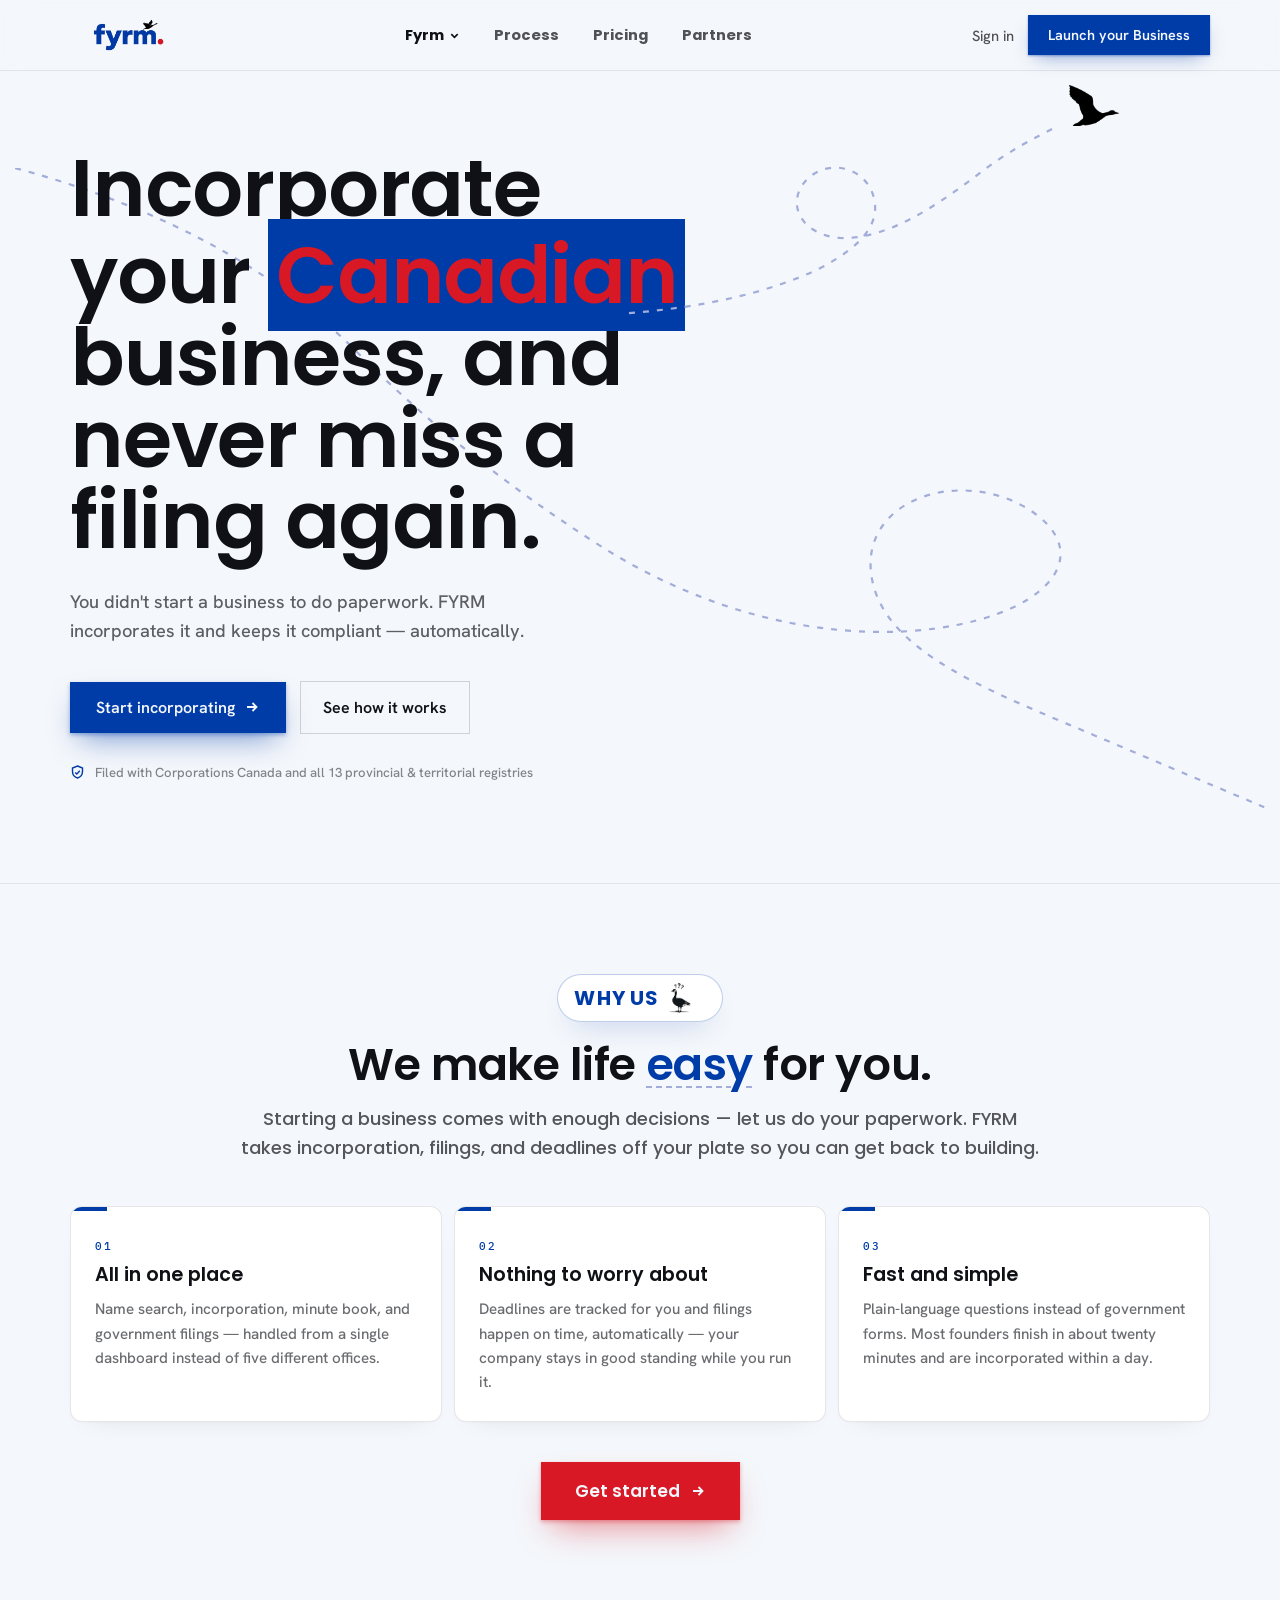
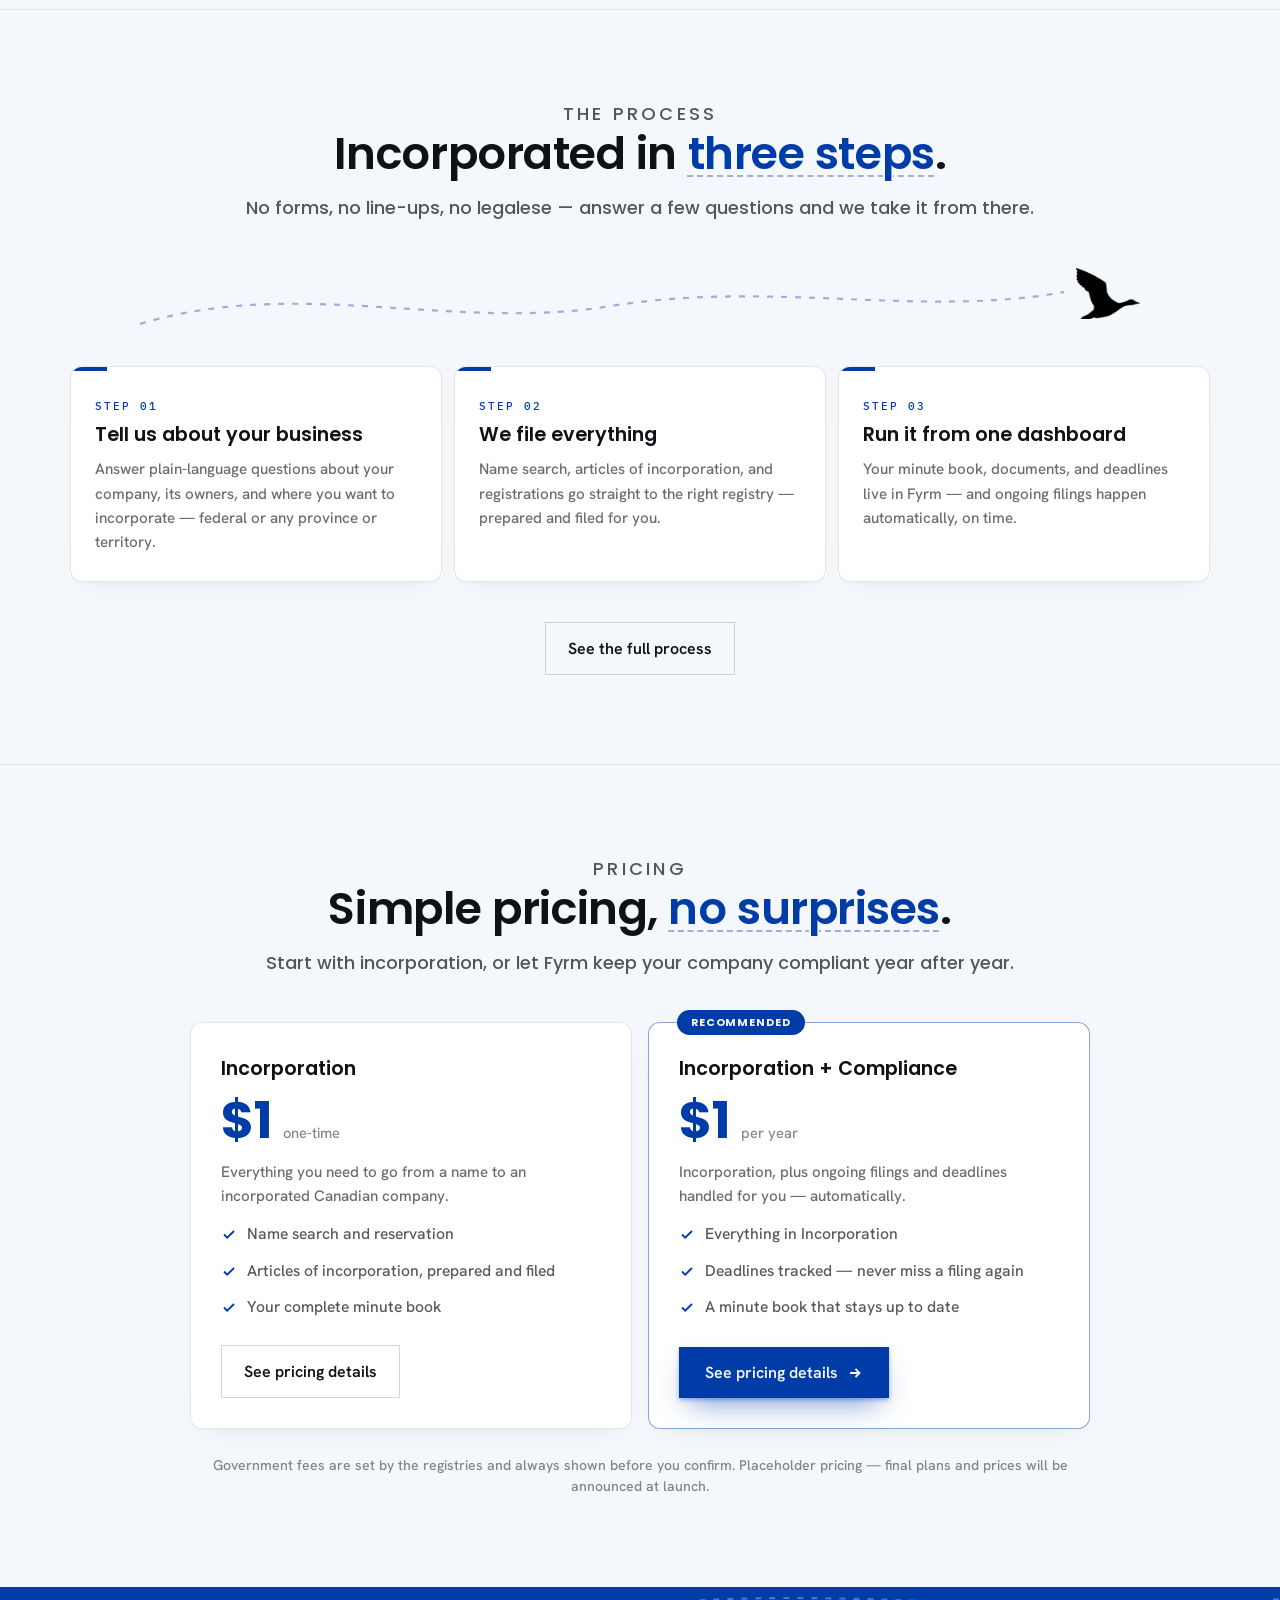
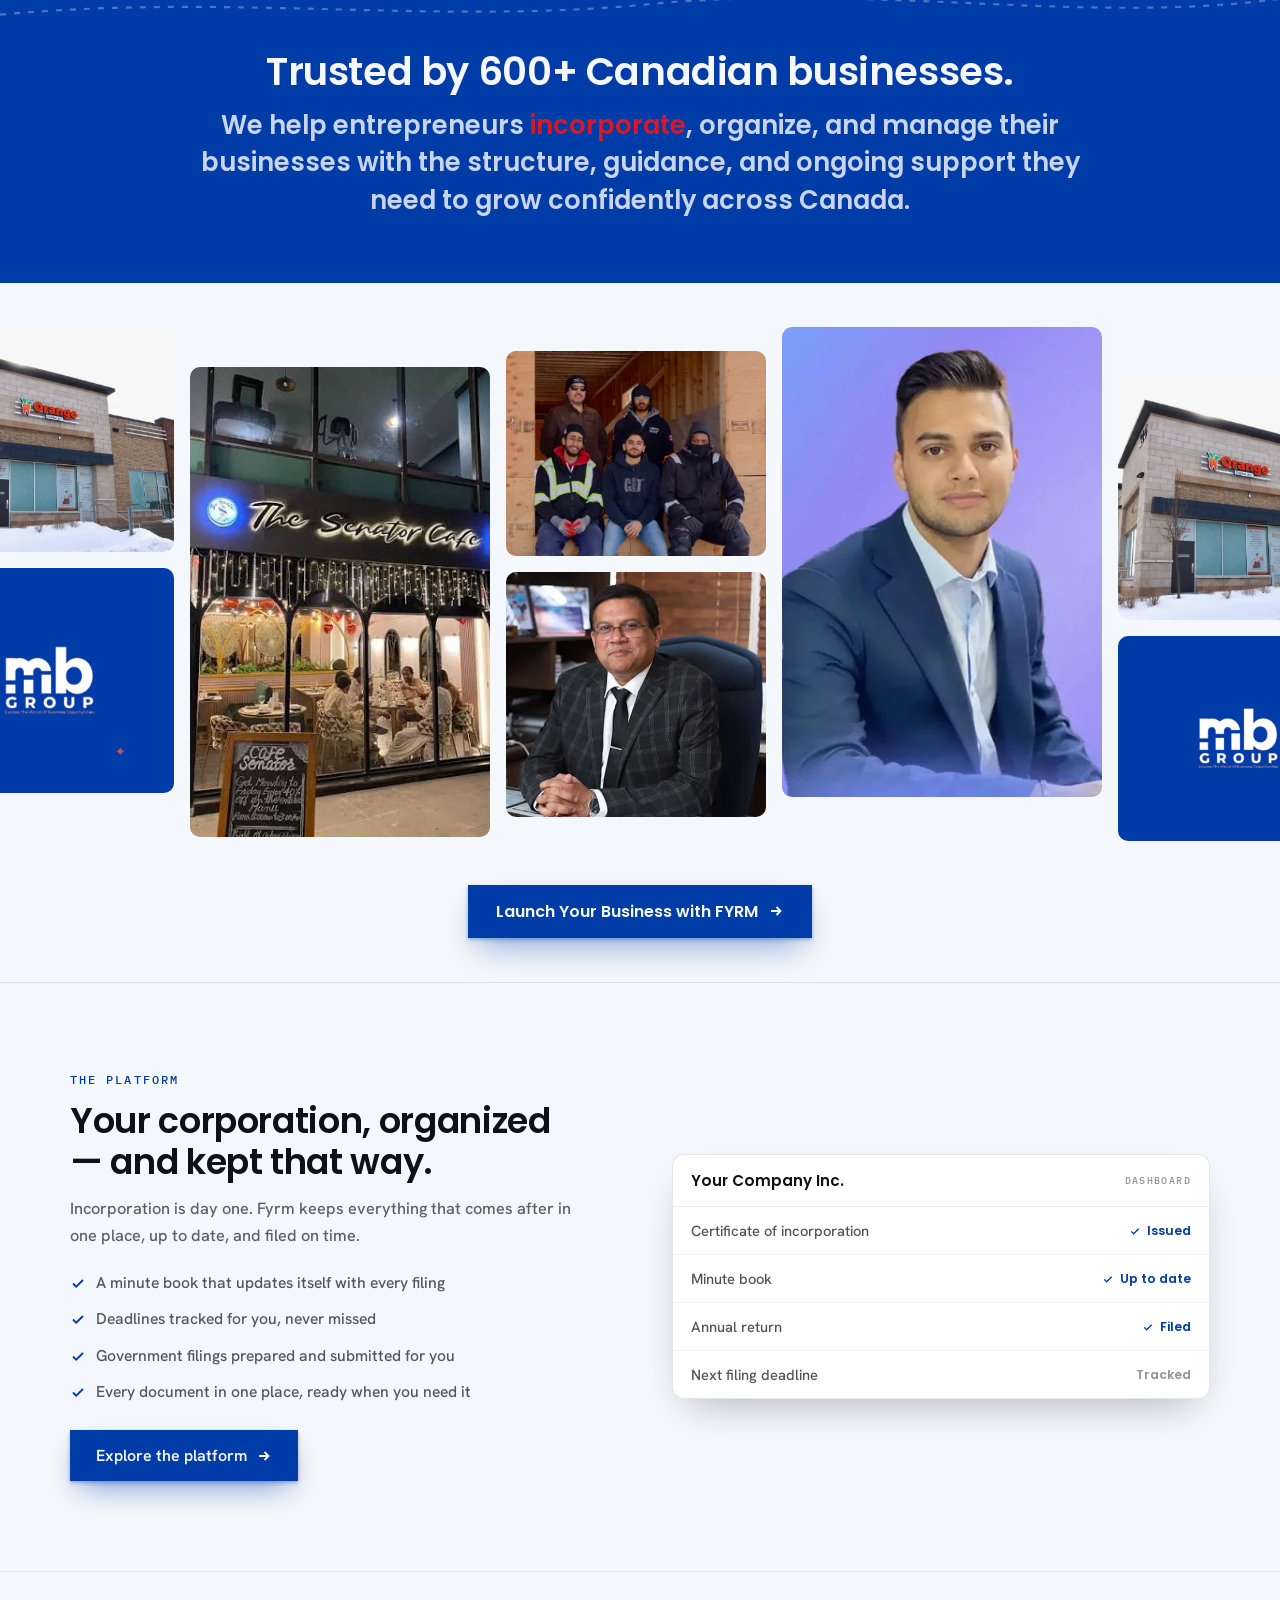
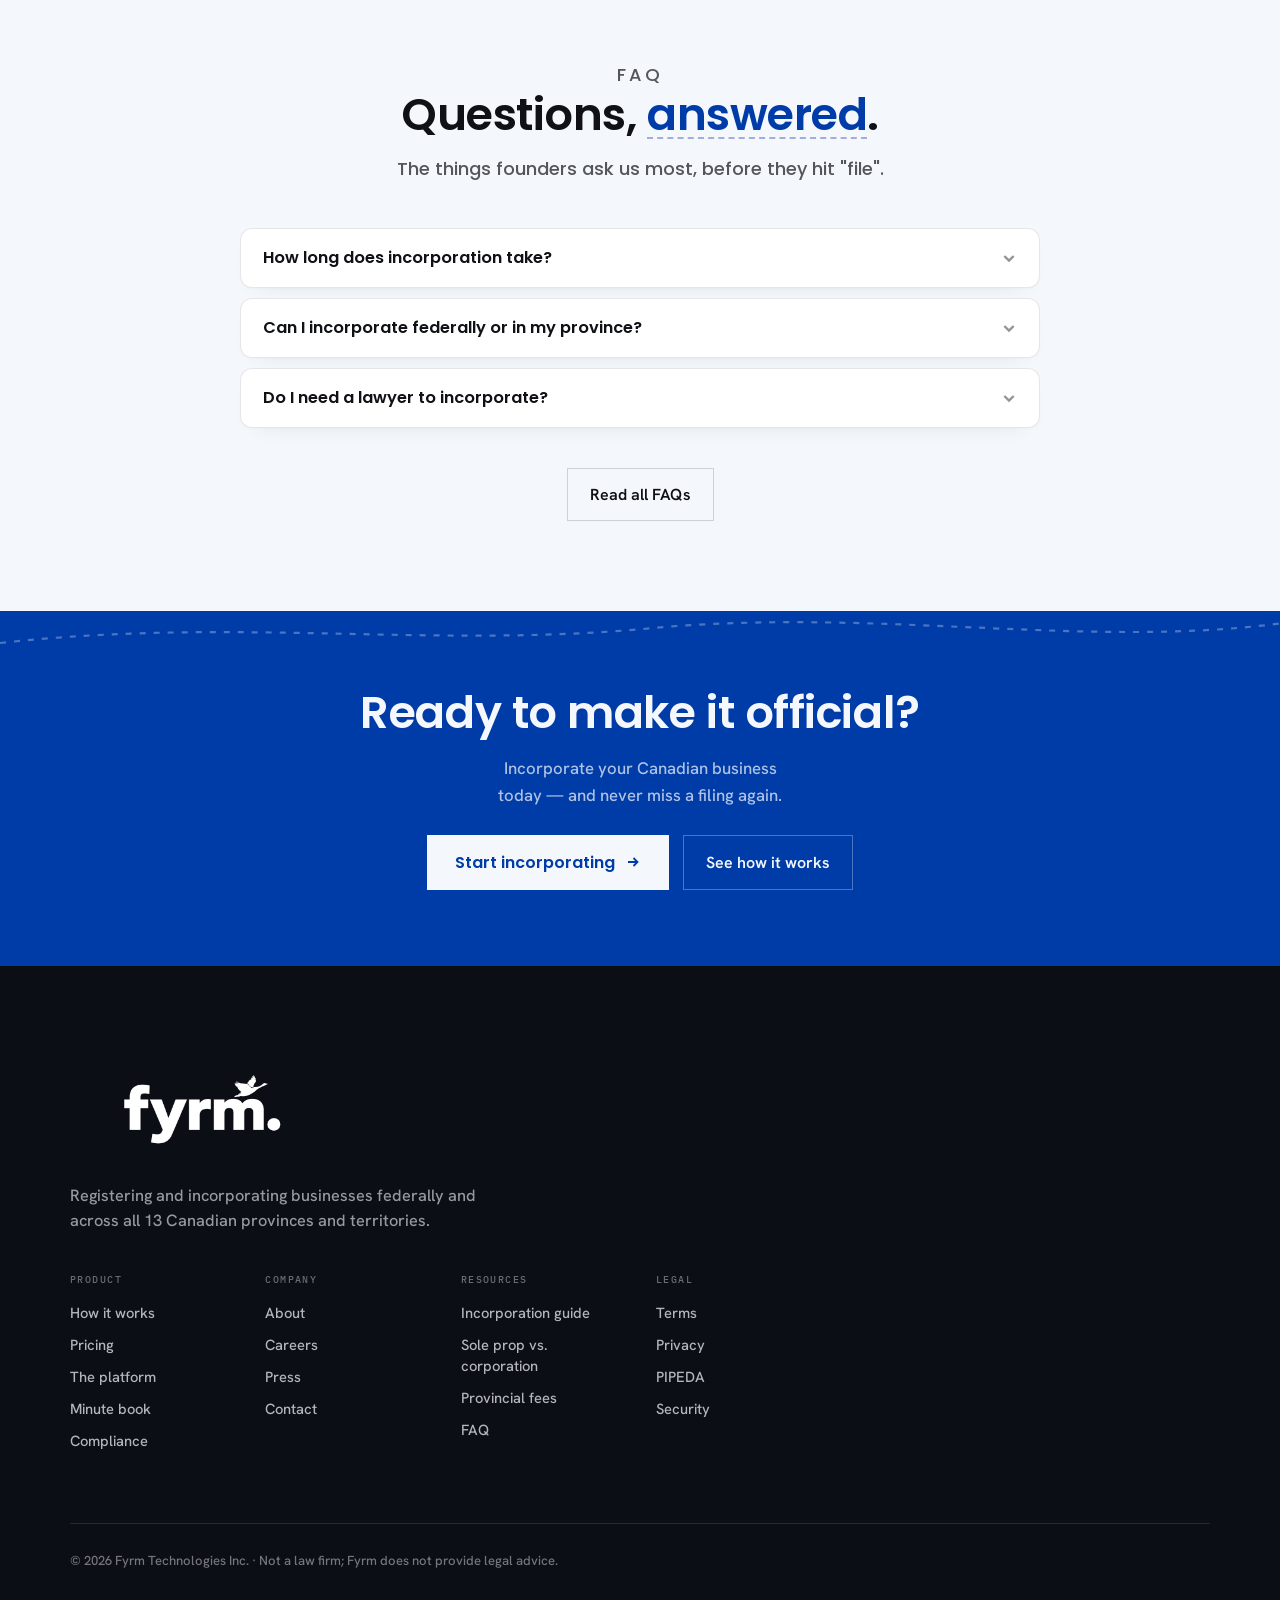
==== commit 542b4bcf: "Premium motion pass: flowing flight paths, reveal cascade, dashed keywords - Section h2 keywords: he" ====
--- a/index.html
+++ b/index.html
@@ -103,7 +103,7 @@
           <img src="assets/goose-why.png" alt="" width="676" height="369" loading="lazy" decoding="async">
         </div>
       </div>
-      <h2>We make life <span class="hl-canadian">easy</span> for you.</h2>
+      <h2>We make life <span class="hl-dash">easy</span> for you.</h2>
       <p>Starting a business comes with enough decisions — let us do your paperwork. FYRM takes incorporation, filings, and deadlines off your plate so you can get back to building.</p>
     </div>
     <div class="why-grid">
@@ -145,7 +145,7 @@
   <div class="section-inner">
     <div class="sec-head">
       <p class="sec-eyebrow">The process</p>
-      <h2>Incorporated in <span class="hl-canadian">three steps</span>.</h2>
+      <h2>Incorporated in <span class="hl-dash">three steps</span>.</h2>
       <p>No forms, no line-ups, no legalese — answer a few questions and we take it from there.</p>
     </div>
     <div class="step-path" aria-hidden="true">
@@ -191,7 +191,7 @@
   <div class="section-inner">
     <div class="sec-head">
       <p class="sec-eyebrow">Pricing</p>
-      <h2>Simple pricing, <span class="hl-canadian">no surprises</span>.</h2>
+      <h2>Simple pricing, <span class="hl-dash">no surprises</span>.</h2>
       <p>Start with incorporation, or let Fyrm keep your company compliant year after year.</p>
     </div>
     <div class="plan-grid">
@@ -307,7 +307,7 @@
   <div class="section-inner">
     <div class="sec-head">
       <p class="sec-eyebrow">FAQ</p>
-      <h2>Questions, <span class="hl-canadian">answered</span>.</h2>
+      <h2>Questions, <span class="hl-dash">answered</span>.</h2>
       <p>The things founders ask us most, before they hit "file".</p>
     </div>
     <div class="faq-list">
--- a/css/styles.css
+++ b/css/styles.css
@@ -64,6 +64,8 @@
 [data-underline]:hover{background-size:100% 1.5px}
 
 .btn{display:inline-flex;align-items:center;gap:9px;font-weight:600;transition:background .35s var(--ease),border-color .35s var(--ease),transform .35s var(--ease)}
+.btn svg{transition:transform .35s var(--ease)}
+.btn:hover svg{transform:translateX(3px)}
 .btn-blue{background:var(--blue);color:var(--bg)}
 .btn-blue:hover{background:var(--blue-dark)}
 .btn-red{background:var(--red);color:var(--bg);font-family:'Poppins',sans-serif;font-size:1.05rem;padding:16px 34px;gap:10px;box-shadow:var(--shadow-btn-red)}
@@ -80,8 +82,18 @@
 .reveal{opacity:1;transform:none}
 .js .reveal{opacity:0;transform:translateY(24px);transition:opacity .95s var(--ease) var(--d,0s),transform .95s var(--ease) var(--d,0s)}
 .js .reveal.shown{opacity:1;transform:none}
+/* premium motion: dashes flow along every flight path; geese drift */
+@keyframes dash-flow{to{stroke-dashoffset:-56}}
+.hero-sweep path,.hl-squiggle path,.ph-sweep path,.step-path svg path,.cta-sweep path,.trust-sweep path{animation:dash-flow 5s linear infinite}
+@keyframes goose-drift{0%,100%{transform:translateY(0)}50%{transform:translateY(-7px)}}
+.step-path img,.hl-goose{animation:goose-drift 4.5s ease-in-out infinite}
+
 @media (prefers-reduced-motion:reduce){
   html{scroll-behavior:auto}
+  .js .reveal{opacity:1;transform:none;transition:none}
+  .hero-sweep path,.hl-squiggle path,.ph-sweep path,.step-path svg path,.cta-sweep path,.trust-sweep path,.step-path img,.hl-goose{animation:none}
+}
+@media print{
   .js .reveal{opacity:1;transform:none;transition:none}
 }
 
@@ -162,7 +174,7 @@
 .why-header p{font-family:'Poppins',sans-serif;font-weight:500;font-size:clamp(1rem,1.4vw,1.15rem);line-height:1.6;color:var(--ink-a70);margin:0}
 
 .why-grid{display:grid;grid-template-columns:repeat(auto-fit,minmax(min(240px,100%),1fr));gap:12px}
-.why-card{background:var(--surface);border:1px solid var(--ink-a10);display:flex;flex-direction:column;border-radius:12px;overflow:hidden;transition:transform .55s var(--ease),box-shadow .55s var(--ease),border-color .55s ease}
+.why-card{background:var(--surface);border:1px solid var(--ink-a10);display:flex;flex-direction:column;border-radius:12px;overflow:hidden;box-shadow:0 1px 2px var(--ink-a02),0 10px 26px -18px var(--ink-a14);transition:transform .55s var(--ease),box-shadow .55s var(--ease),border-color .55s ease}
 .why-card:hover{transform:translateY(-6px);box-shadow:0 24px 44px -20px rgba(0,60,168,.35);border-color:rgba(0,60,168,.45)}
 .why-bar{height:4px;width:36px;background:var(--blue);transition:width .6s var(--ease)}
 .why-card:hover .why-bar{width:100%}
@@ -229,7 +241,9 @@
 .sec-head{max-width:800px;margin:0 auto clamp(28px,4vw,44px);text-align:center}
 .sec-eyebrow{font-family:'IBM Plex Mono',monospace;font-size:.72rem;letter-spacing:.18em;text-transform:uppercase;color:var(--blue);margin:0 0 12px}
 .sec-head h2{font-family:'Poppins',sans-serif;font-weight:600;font-size:clamp(1.9rem,3.6vw,2.8rem);line-height:1.1;letter-spacing:-.01em;margin:0 0 16px;text-wrap:balance}
-.sec-head h2 .hl-canadian{padding:0 .14em}
+/* section-heading keyword: blue with a dashed flight-path underline (the block
+   highlight .hl-canadian stays hero-only — too heavy at h2 scale) */
+.hl-dash{color:var(--blue);text-decoration-line:underline;text-decoration-style:dashed;text-decoration-color:var(--path);text-decoration-thickness:2px;text-underline-offset:.16em}
 .sec-head p{font-family:'Poppins',sans-serif;font-weight:500;font-size:clamp(1rem,1.4vw,1.15rem);line-height:1.6;color:var(--ink-a70);margin:0}
 
 /* ---------- flight-path strip (dashed path + goose, under a sec-head) ---------- */
@@ -259,8 +273,8 @@
 
 /* ---------- faq accordion ---------- */
 .faq-list{max-width:800px;margin:0 auto;display:flex;flex-direction:column;gap:10px}
-.faq-item{background:var(--surface);border:1px solid var(--ink-a10);border-radius:12px;transition:border-color .55s ease}
-.faq-item[open]{border-color:rgba(0,60,168,.45)}
+.faq-item{background:var(--surface);border:1px solid var(--ink-a10);border-radius:12px;box-shadow:0 1px 2px var(--ink-a02),0 10px 26px -18px var(--ink-a14);transition:border-color .55s ease}
+.faq-item:hover,.faq-item[open]{border-color:rgba(0,60,168,.45)}
 .faq-q{cursor:pointer;list-style:none;display:flex;justify-content:space-between;align-items:center;gap:16px;padding:18px 22px;font-family:'Poppins',sans-serif;font-weight:600;font-size:1.02rem;line-height:1.35}
 .faq-q::-webkit-details-marker{display:none}
 .faq-q svg{flex:none;color:var(--ink-a45);transition:transform .3s var(--ease)}
@@ -285,7 +299,8 @@
 
 /* ---------- plan cards (pricing page + home plans section) ---------- */
 .plan-grid{display:grid;grid-template-columns:repeat(auto-fit,minmax(min(300px,100%),1fr));gap:16px;max-width:900px;margin:0 auto}
-.plan-card{position:relative;background:var(--surface);border:1px solid var(--ink-a10);border-radius:12px;padding:34px 30px 30px;display:flex;flex-direction:column;gap:14px}
+.plan-card{position:relative;background:var(--surface);border:1px solid var(--ink-a10);border-radius:12px;padding:34px 30px 30px;display:flex;flex-direction:column;gap:14px;box-shadow:0 1px 2px var(--ink-a02),0 10px 26px -18px var(--ink-a14);transition:transform .55s var(--ease),box-shadow .55s var(--ease),border-color .55s ease}
+.plan-card:hover{transform:translateY(-4px);box-shadow:0 24px 44px -20px rgba(0,60,168,.35)}
 .plan-card-featured{border-color:rgba(0,60,168,.45)}
 .plan-flag{position:absolute;top:-13px;left:28px;display:inline-flex;align-items:center;background:var(--blue);color:var(--bg);border-radius:999px;padding:5px 14px;font-family:'Poppins',sans-serif;font-weight:700;font-size:.68rem;letter-spacing:.08em;text-transform:uppercase;line-height:1.4}
 .plan-name{font-family:'Poppins',sans-serif;font-weight:600;font-size:1.2rem;line-height:1.25;margin:0}
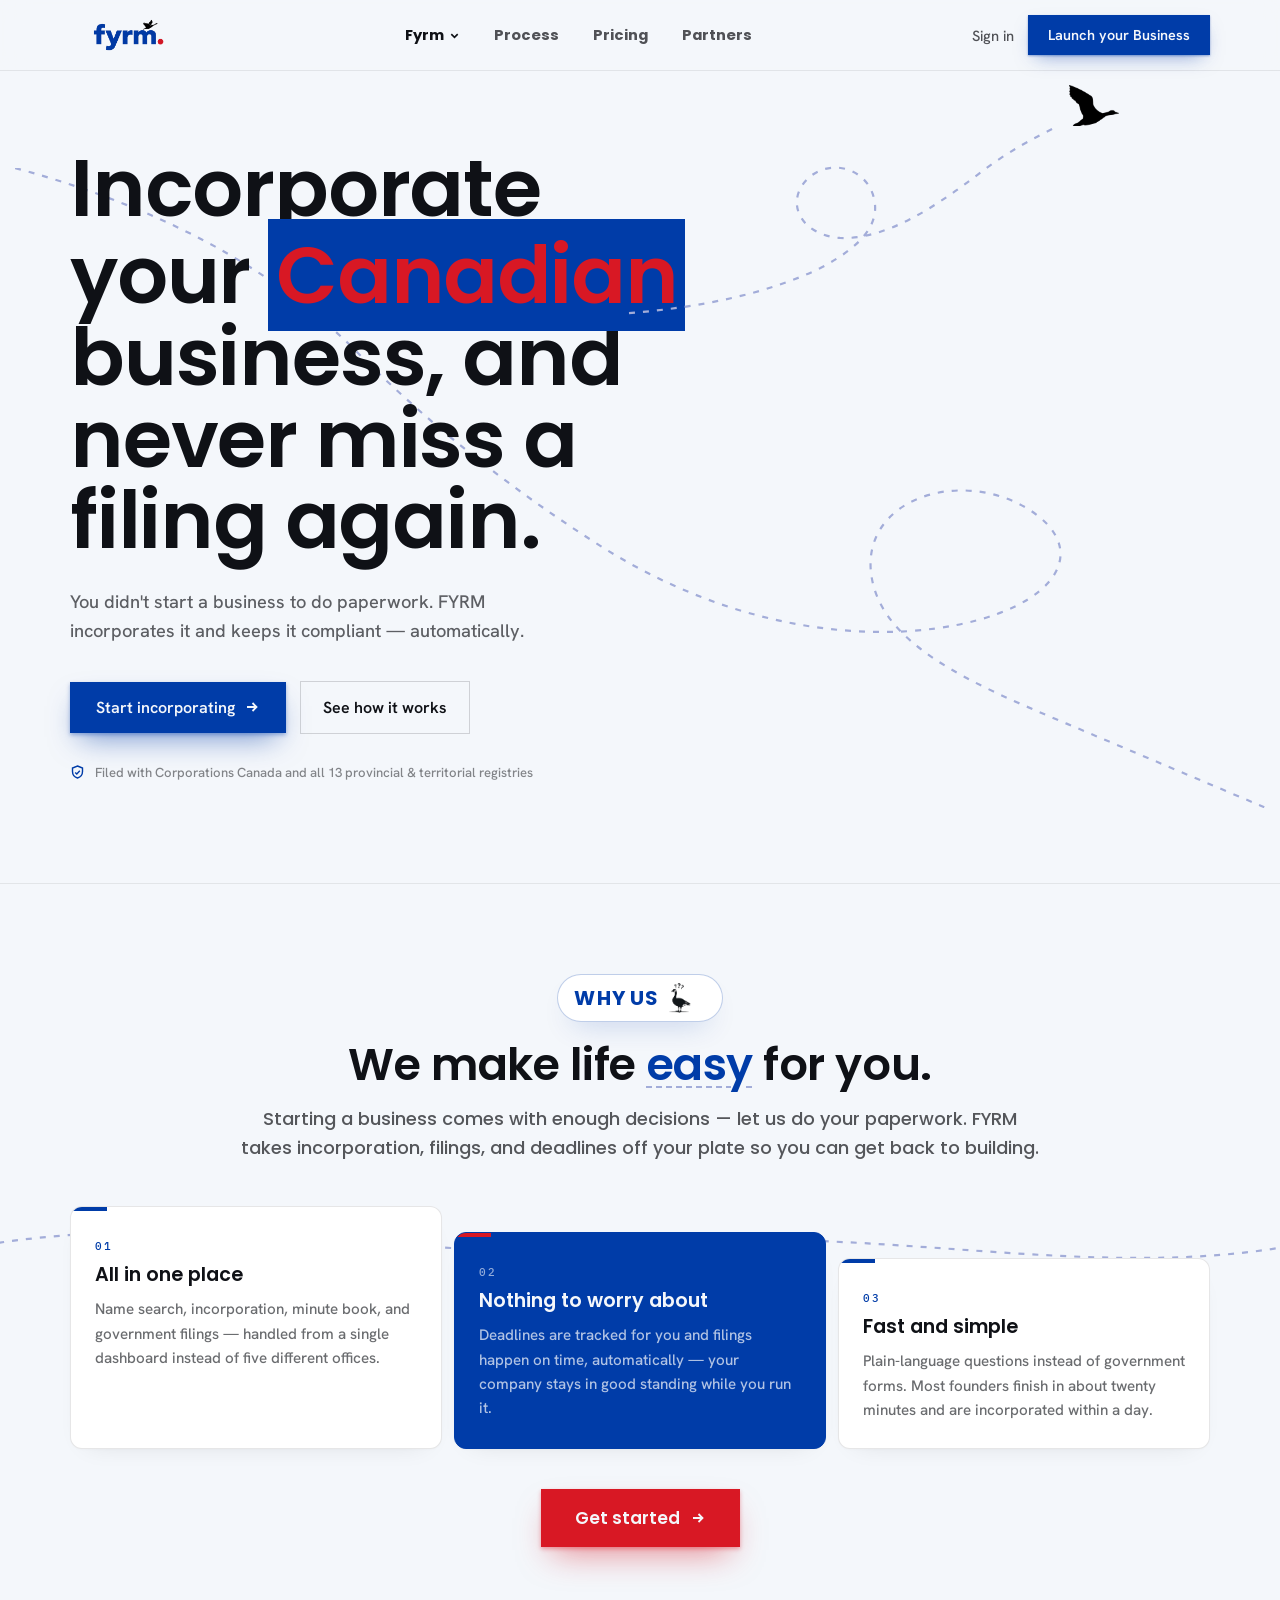
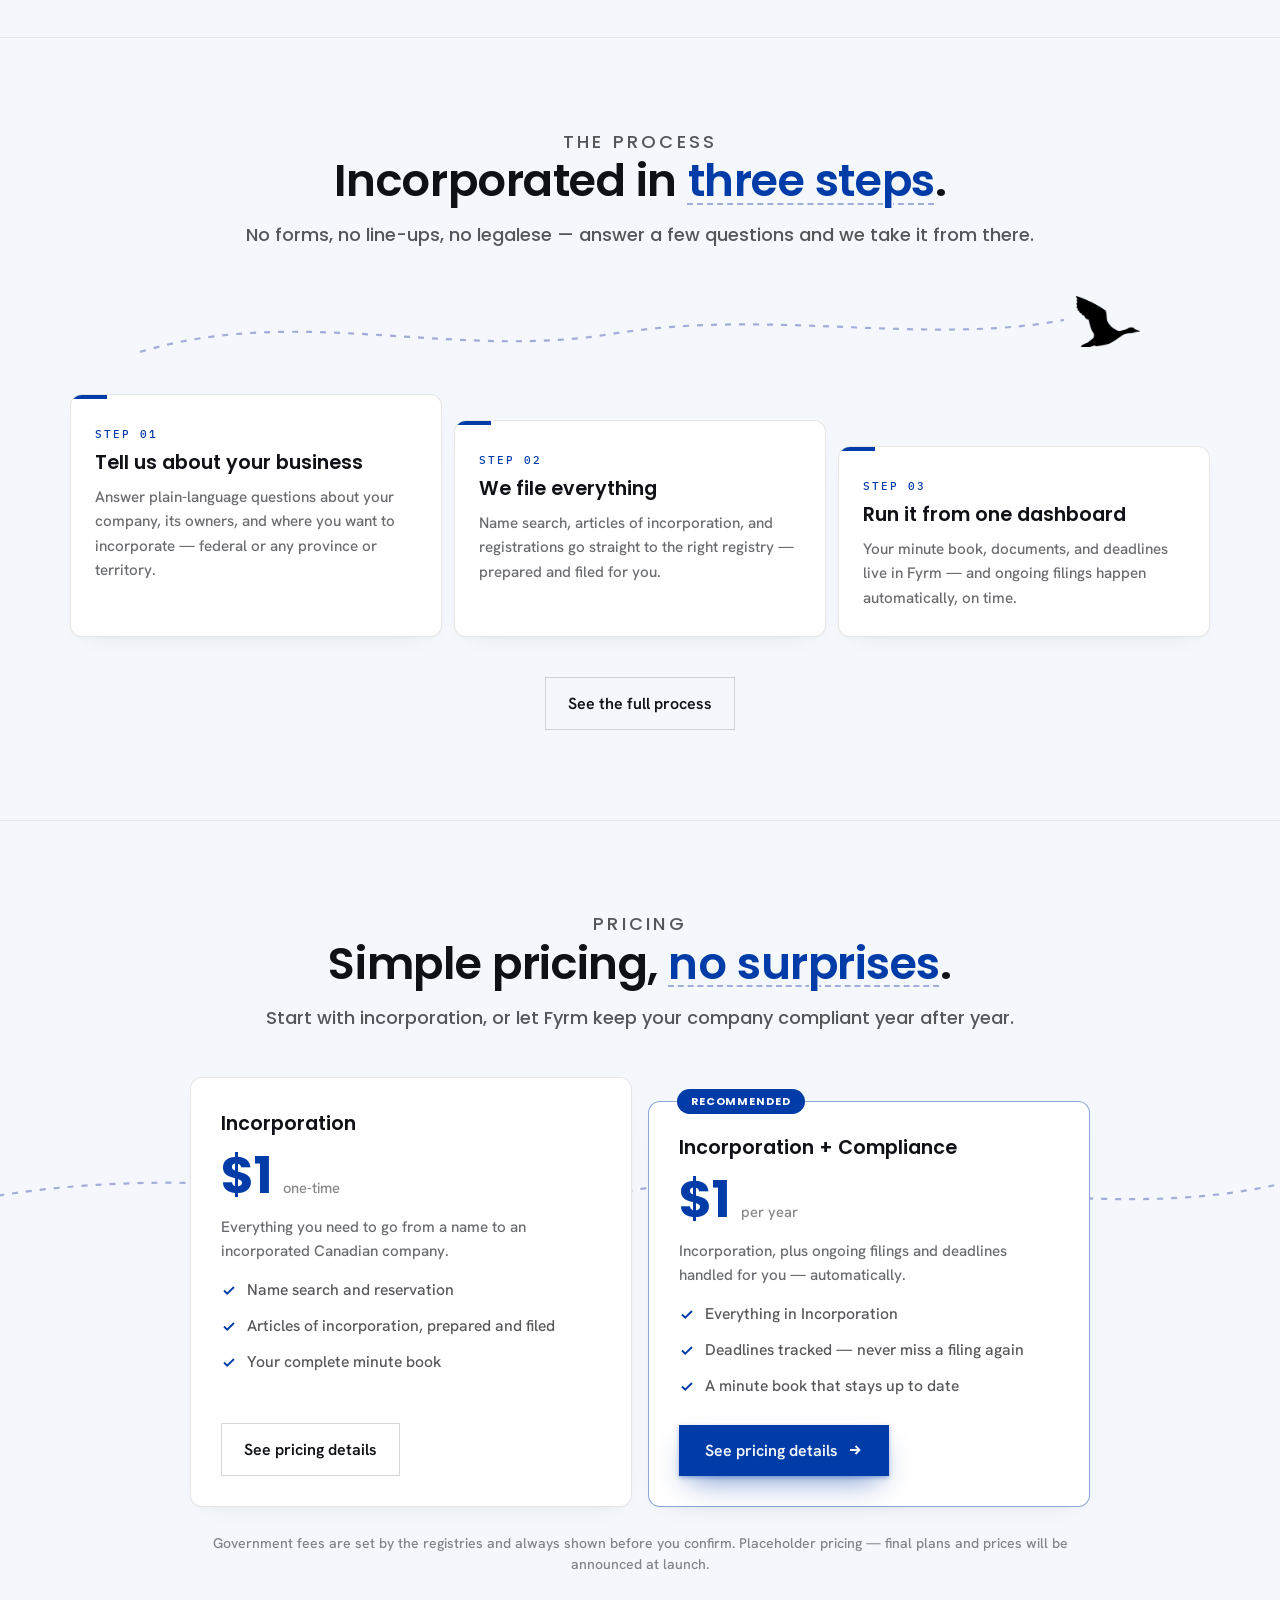
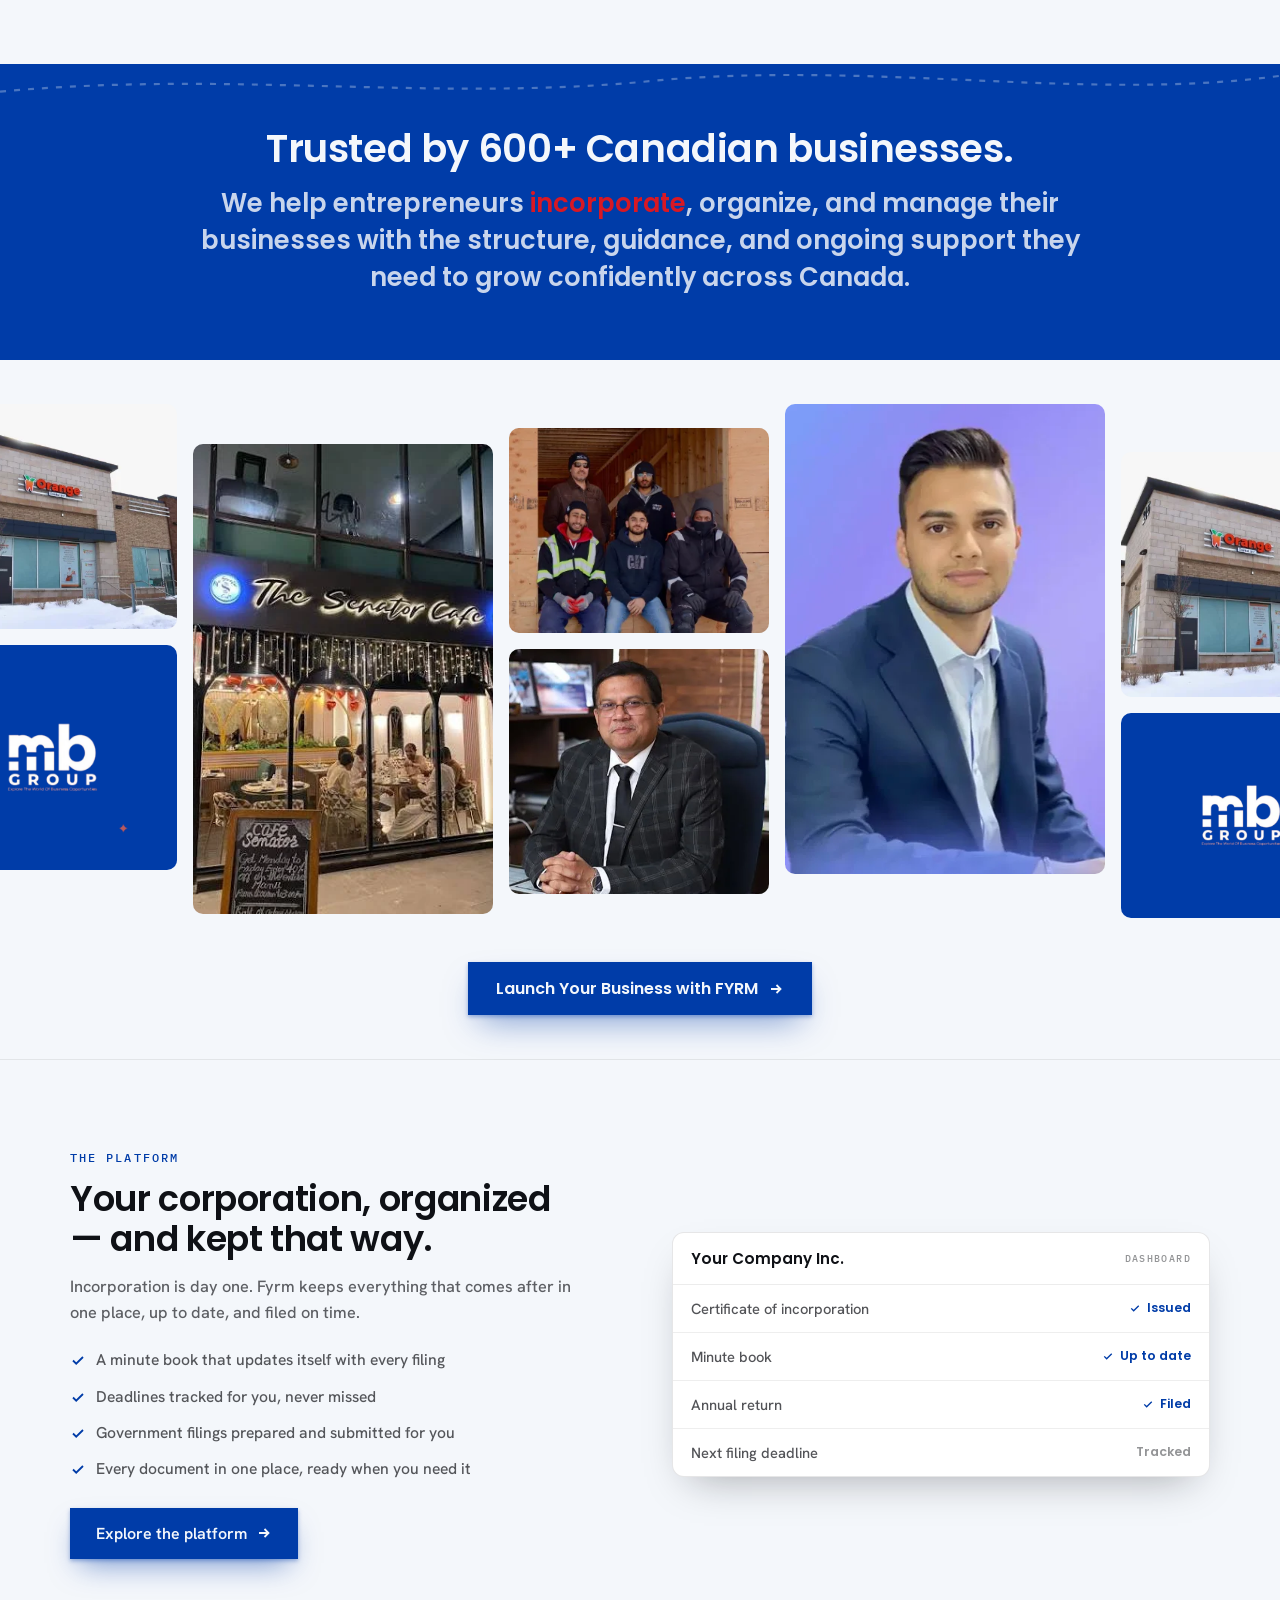
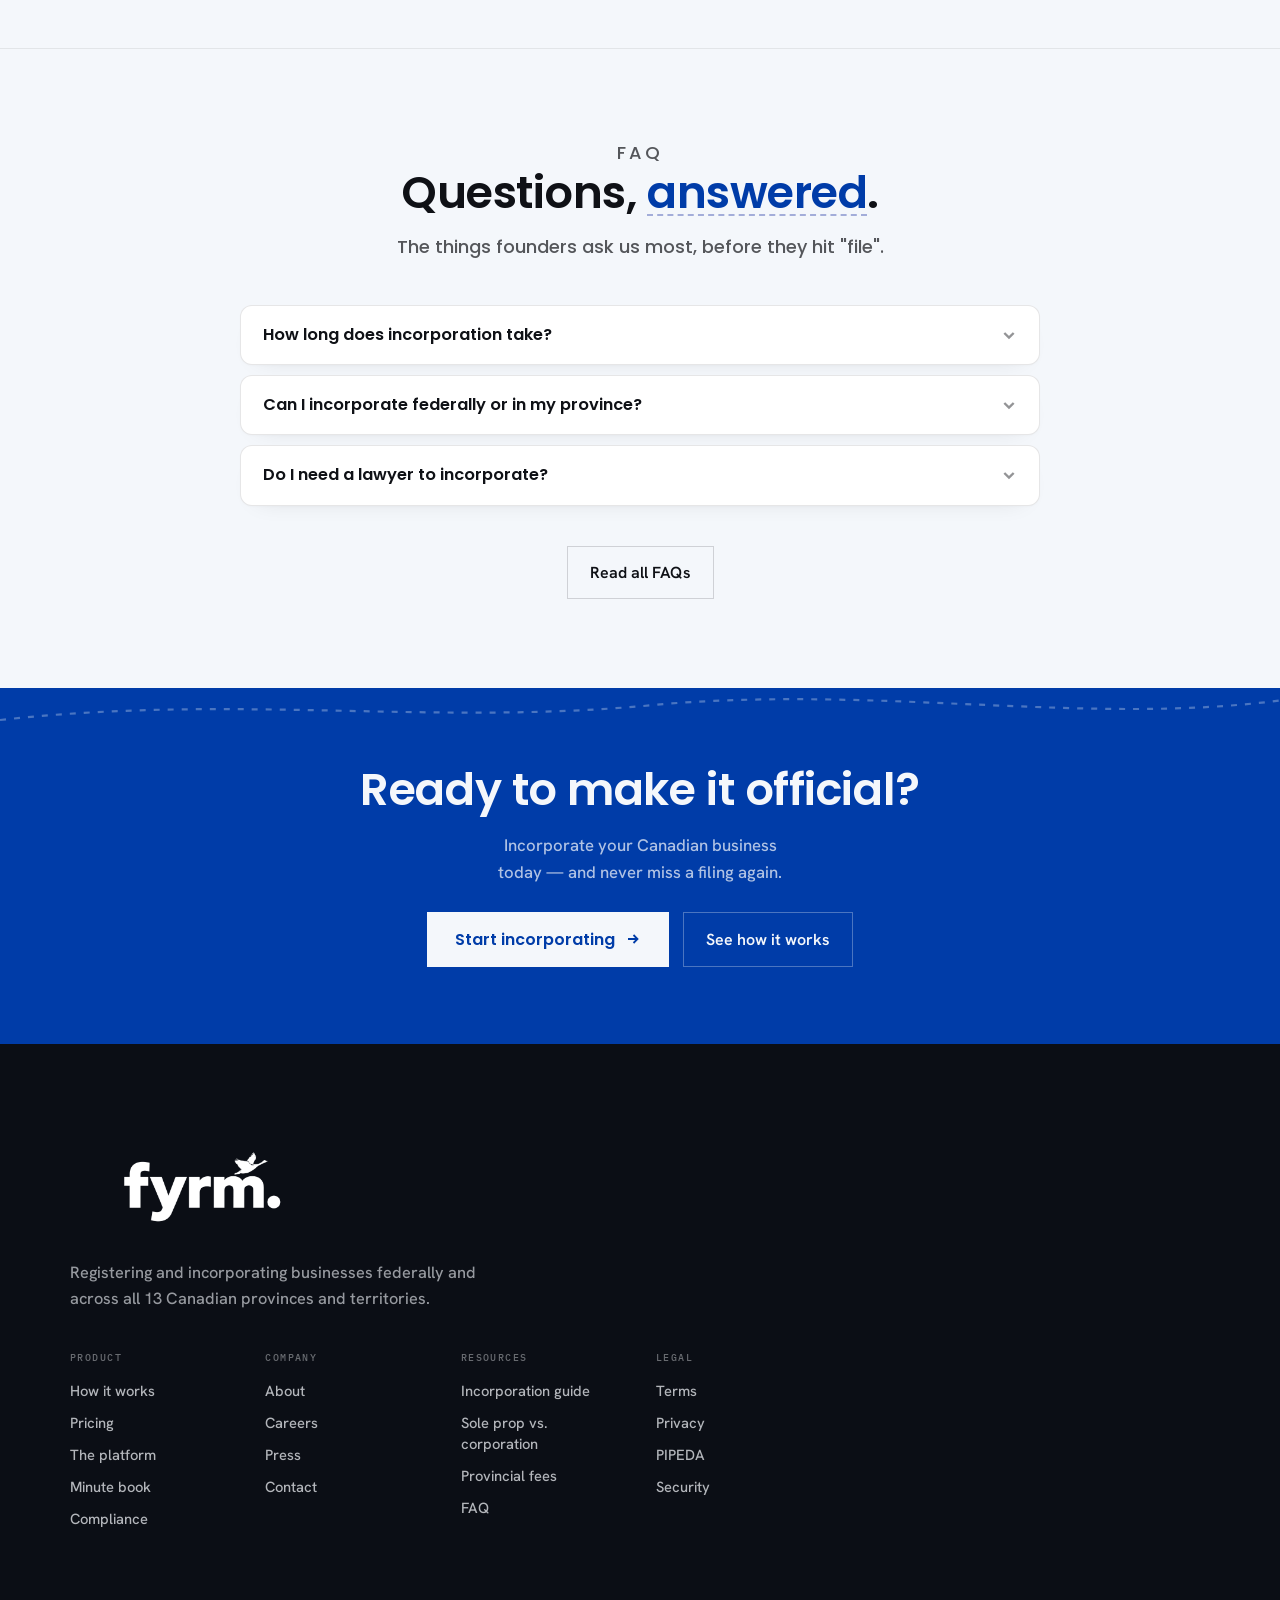
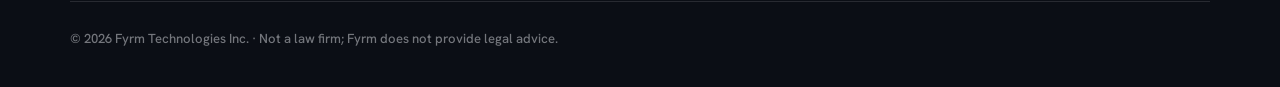
==== commit 8416a904: "Flow pass: goose-formation echelon, blue accent card, threading flight lines - Card grids step down " ====
--- a/index.html
+++ b/index.html
@@ -95,6 +95,9 @@
 
 <!-- ===================== WHY US ===================== -->
 <section id="what-is-fyrm" class="why">
+  <svg class="sec-sweep" viewBox="0 0 1620 980" preserveAspectRatio="none" aria-hidden="true">
+    <path stroke-dasharray="6 8" vector-effect="non-scaling-stroke" d="M -20,470 C 280,420 540,500 810,470 C 1100,440 1380,520 1640,470"/>
+  </svg>
   <div class="section-inner">
     <div class="why-header">
       <div class="why-badge-row">
@@ -115,7 +118,7 @@
           <div class="why-text">Name search, incorporation, minute book, and government filings — handled from a single dashboard instead of five different offices.</div>
         </div>
       </div>
-      <div class="why-card">
+      <div class="why-card why-card-accent">
         <div class="why-bar"></div>
         <div class="why-card-body">
           <div class="why-num">02</div>
@@ -188,6 +191,9 @@
 
 <!-- ===================== PLANS ===================== -->
 <section class="plans sec-band">
+  <svg class="sec-sweep" viewBox="0 0 1620 940" preserveAspectRatio="none" aria-hidden="true">
+    <path stroke-dasharray="6 8" vector-effect="non-scaling-stroke" d="M -20,420 C 300,370 560,450 810,410 C 1100,370 1380,460 1640,400"/>
+  </svg>
   <div class="section-inner">
     <div class="sec-head">
       <p class="sec-eyebrow">Pricing</p>
--- a/css/styles.css
+++ b/css/styles.css
@@ -84,14 +84,14 @@
 .js .reveal.shown{opacity:1;transform:none}
 /* premium motion: dashes flow along every flight path; geese drift */
 @keyframes dash-flow{to{stroke-dashoffset:-56}}
-.hero-sweep path,.hl-squiggle path,.ph-sweep path,.step-path svg path,.cta-sweep path,.trust-sweep path{animation:dash-flow 5s linear infinite}
+.hero-sweep path,.hl-squiggle path,.ph-sweep path,.step-path svg path,.cta-sweep path,.trust-sweep path,.sec-sweep path{animation:dash-flow 5s linear infinite}
 @keyframes goose-drift{0%,100%{transform:translateY(0)}50%{transform:translateY(-7px)}}
 .step-path img,.hl-goose{animation:goose-drift 4.5s ease-in-out infinite}
 
 @media (prefers-reduced-motion:reduce){
   html{scroll-behavior:auto}
   .js .reveal{opacity:1;transform:none;transition:none}
-  .hero-sweep path,.hl-squiggle path,.ph-sweep path,.step-path svg path,.cta-sweep path,.trust-sweep path,.step-path img,.hl-goose{animation:none}
+  .hero-sweep path,.hl-squiggle path,.ph-sweep path,.step-path svg path,.cta-sweep path,.trust-sweep path,.sec-sweep path,.step-path img,.hl-goose{animation:none}
 }
 @media print{
   .js .reveal{opacity:1;transform:none;transition:none}
@@ -164,7 +164,8 @@
 .hero-note svg{flex:none}
 
 /* ---------- why us ---------- */
-.why{background:var(--bg);border-top:1px solid var(--ink-a08)}
+.why{background:var(--bg);border-top:1px solid var(--ink-a08);position:relative;overflow:hidden}
+.why .section-inner{position:relative;z-index:1}
 .why-header{max-width:800px;margin:0 auto clamp(28px,4vw,44px);text-align:center}
 .why-badge-row{display:flex;justify-content:center;margin-bottom:18px}
 .why-badge{display:inline-flex;align-items:center;background:var(--surface);border:1px solid rgba(0,60,168,.25);border-radius:999px;padding:5px 10px 5px 16px;box-shadow:0 14px 30px -16px rgba(0,60,168,.3)}
@@ -183,6 +184,28 @@
 .why-title{font-family:'Poppins',sans-serif;font-weight:600;font-size:1.2rem;line-height:1.25;color:var(--ink)}
 .why-text{font-size:.95rem;line-height:1.6;color:var(--ink-a62)}
 .why-cta-row{display:flex;justify-content:center;margin-top:clamp(28px,4vw,40px)}
+
+/* accent card — ONE blue card per grid max, the rhythm-breaker */
+.why-card-accent{background:var(--blue);border-color:var(--blue)}
+.why-card-accent .why-bar{background:var(--red)}
+.why-card-accent .why-num{color:var(--bg-a60)}
+.why-card-accent .why-title{color:var(--bg)}
+.why-card-accent .why-text{color:var(--bg-a72)}
+.why-card-accent:hover{border-color:var(--blue)}
+
+/* goose-formation echelon: card grids step down left-to-right on wide screens */
+@media (min-width:1100px){
+  .why-grid .why-card:nth-child(2){margin-top:26px}
+  .why-grid .why-card:nth-child(3){margin-top:52px}
+  .why-grid .why-card:nth-child(4){margin-top:78px}
+  .plan-grid .plan-card-featured{margin-top:24px}
+}
+
+/* ambient dashed arc behind a section's card zone (sections add position:relative) */
+.sec-sweep{position:absolute;left:0;top:0;width:100%;height:100%;pointer-events:none}
+.sec-sweep path{fill:none;stroke:var(--path);stroke-width:2.2}
+.plans{position:relative;overflow:hidden}
+.plans .section-inner{position:relative;z-index:1}
 
 /* ---------- trust band (federal-blue brand band with dashed sweep) ---------- */
 .trust{background:var(--blue);color:var(--bg);position:relative;overflow:hidden}
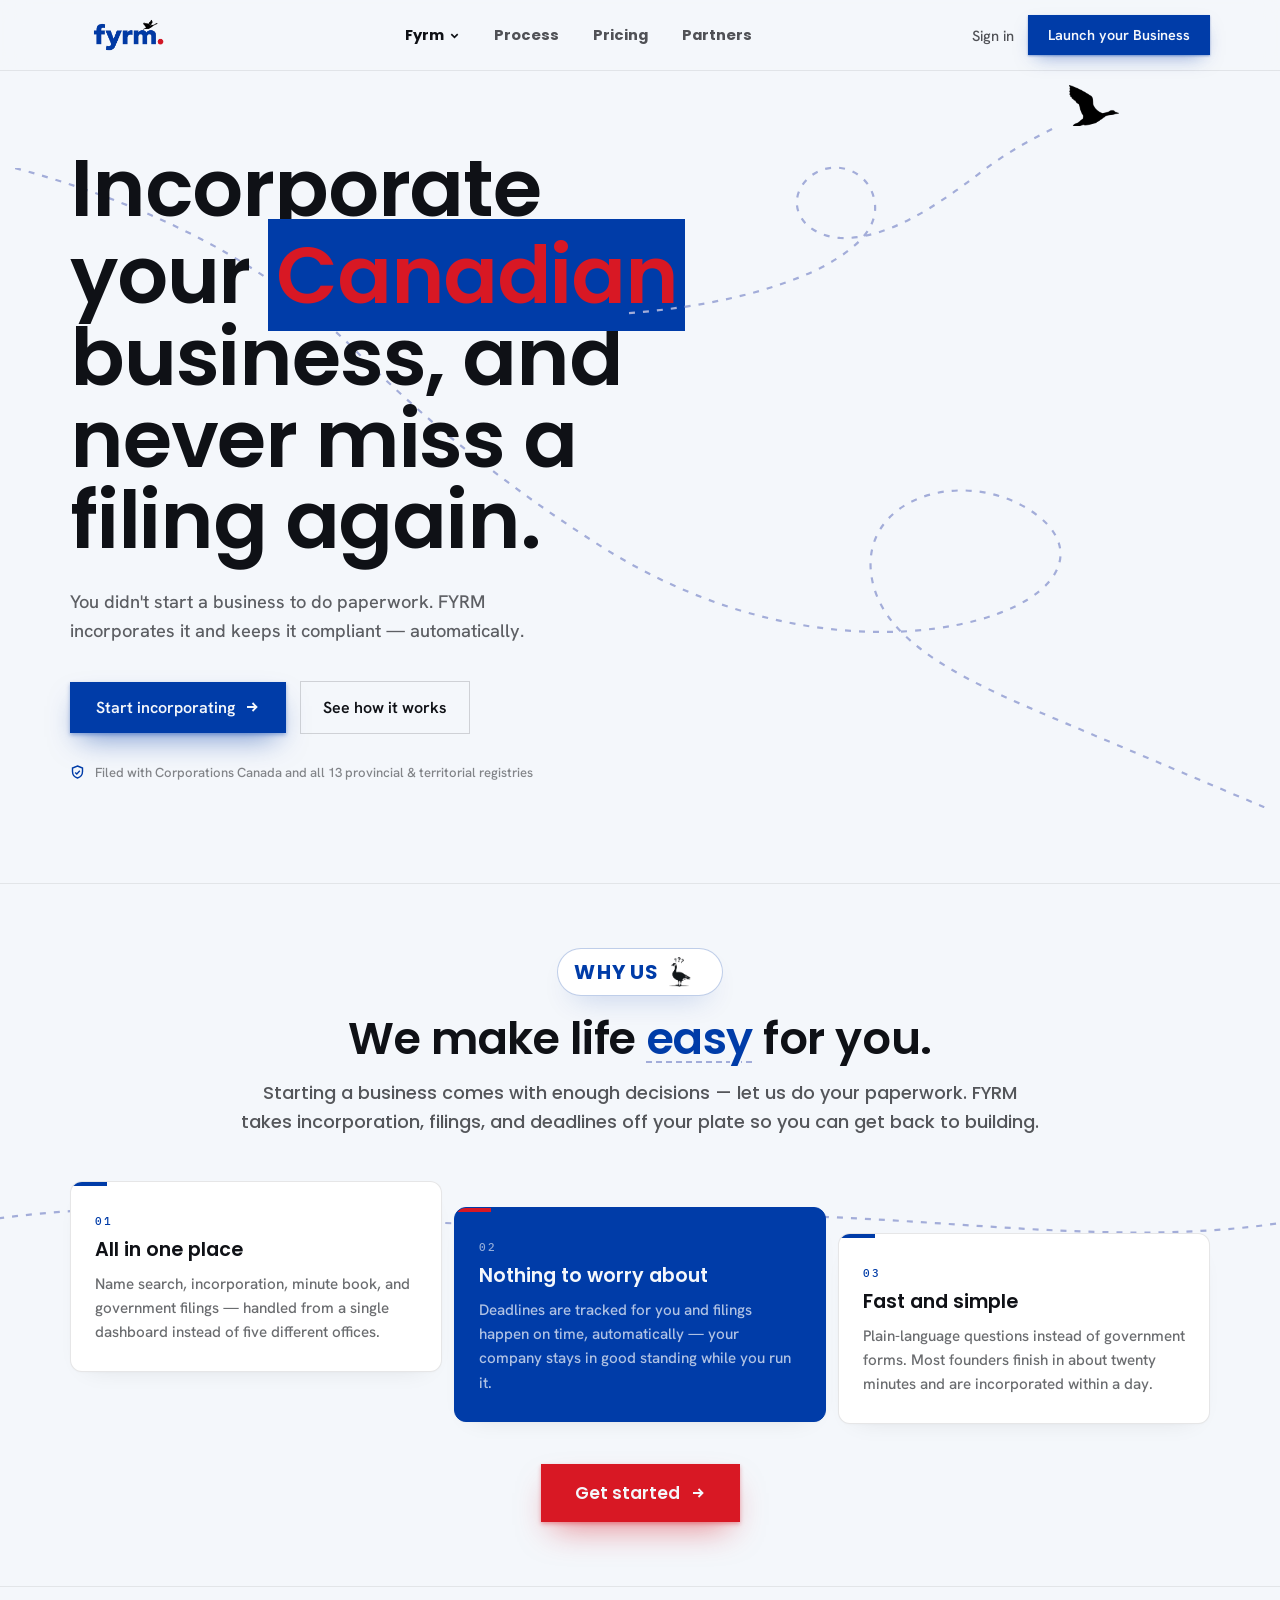
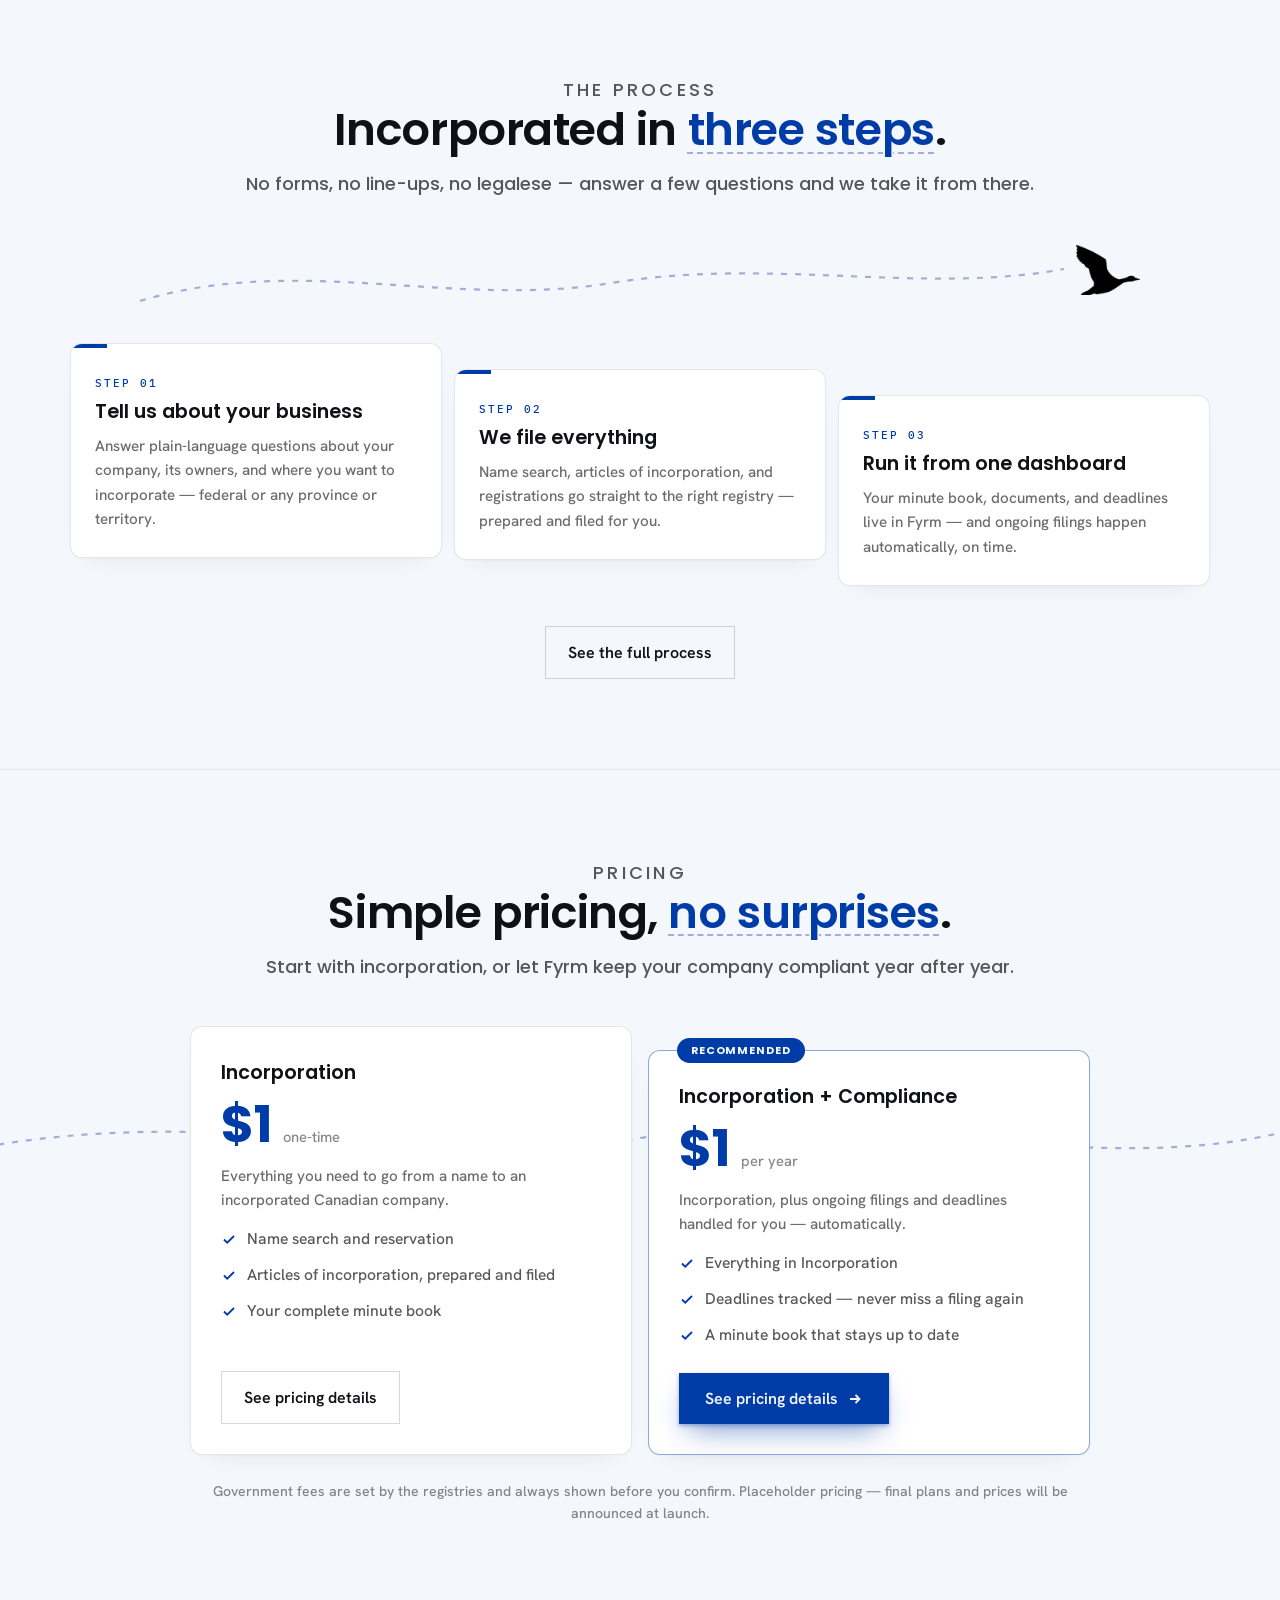
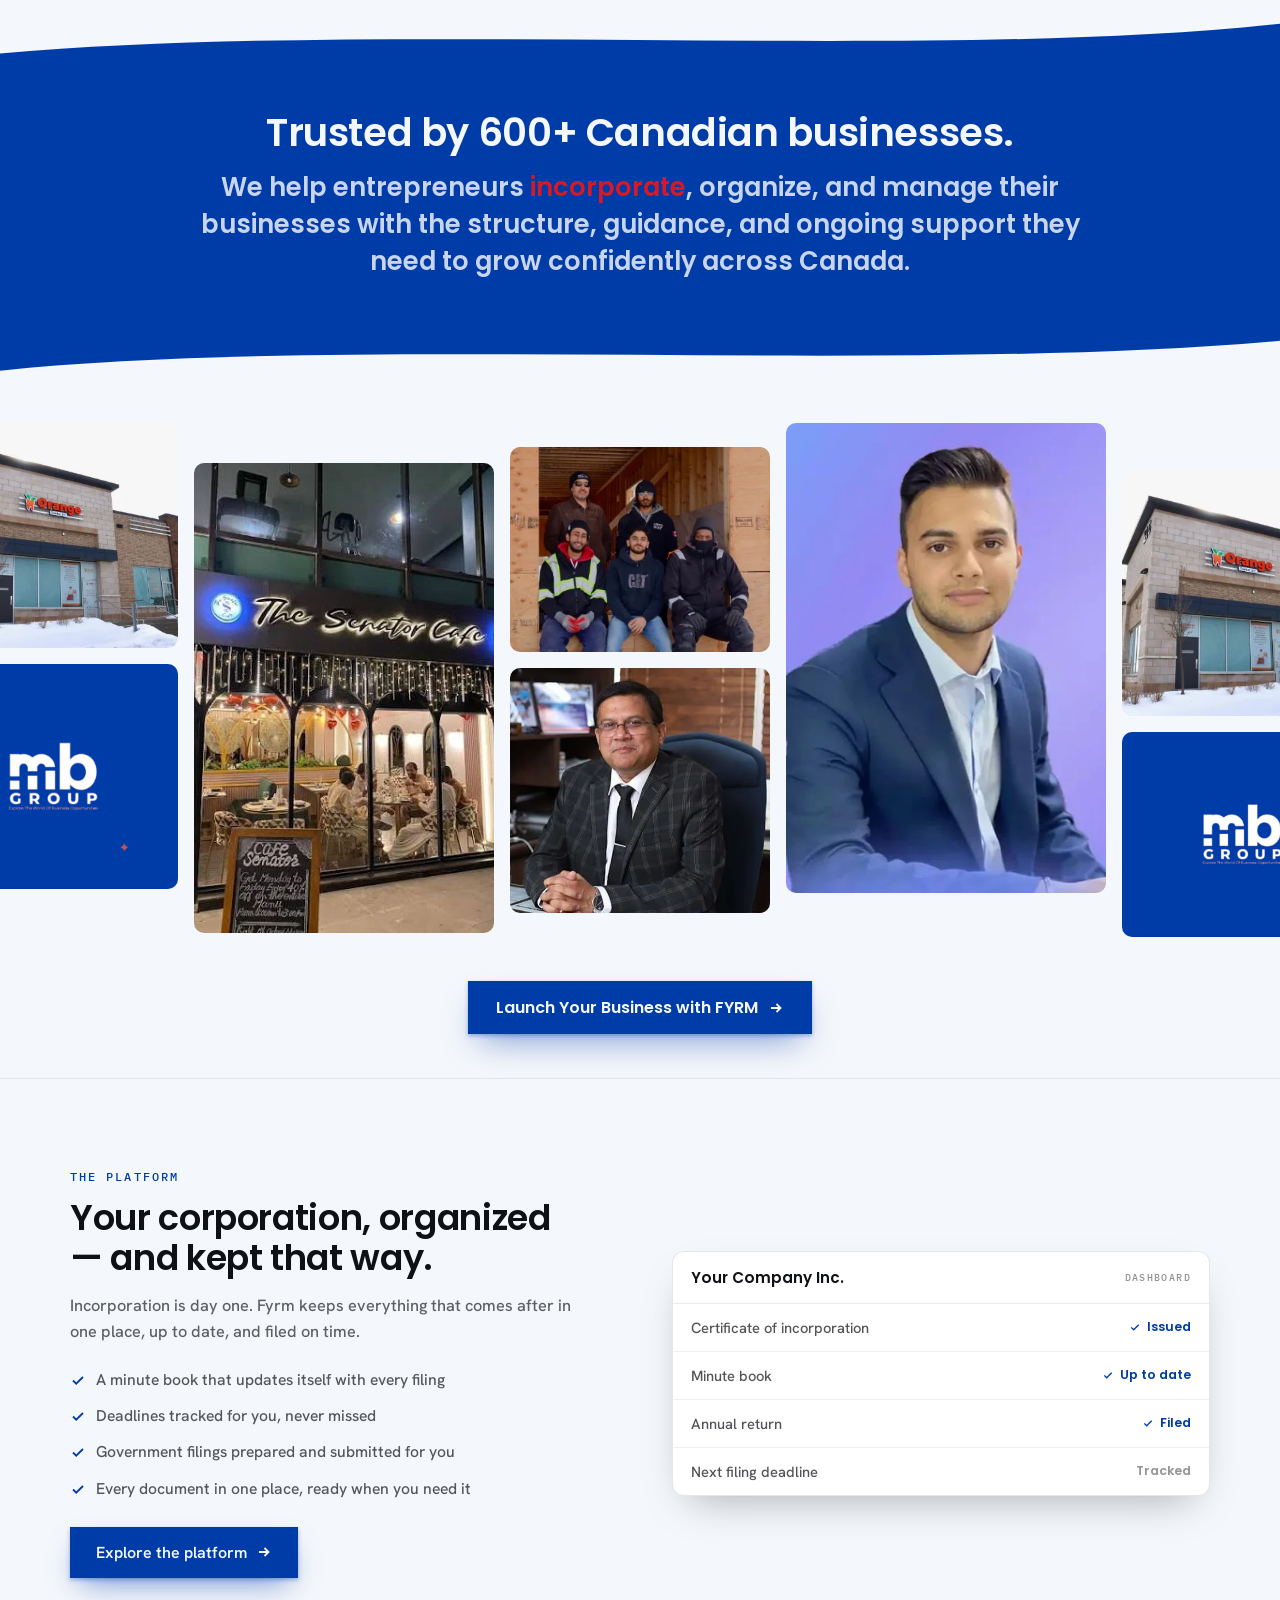
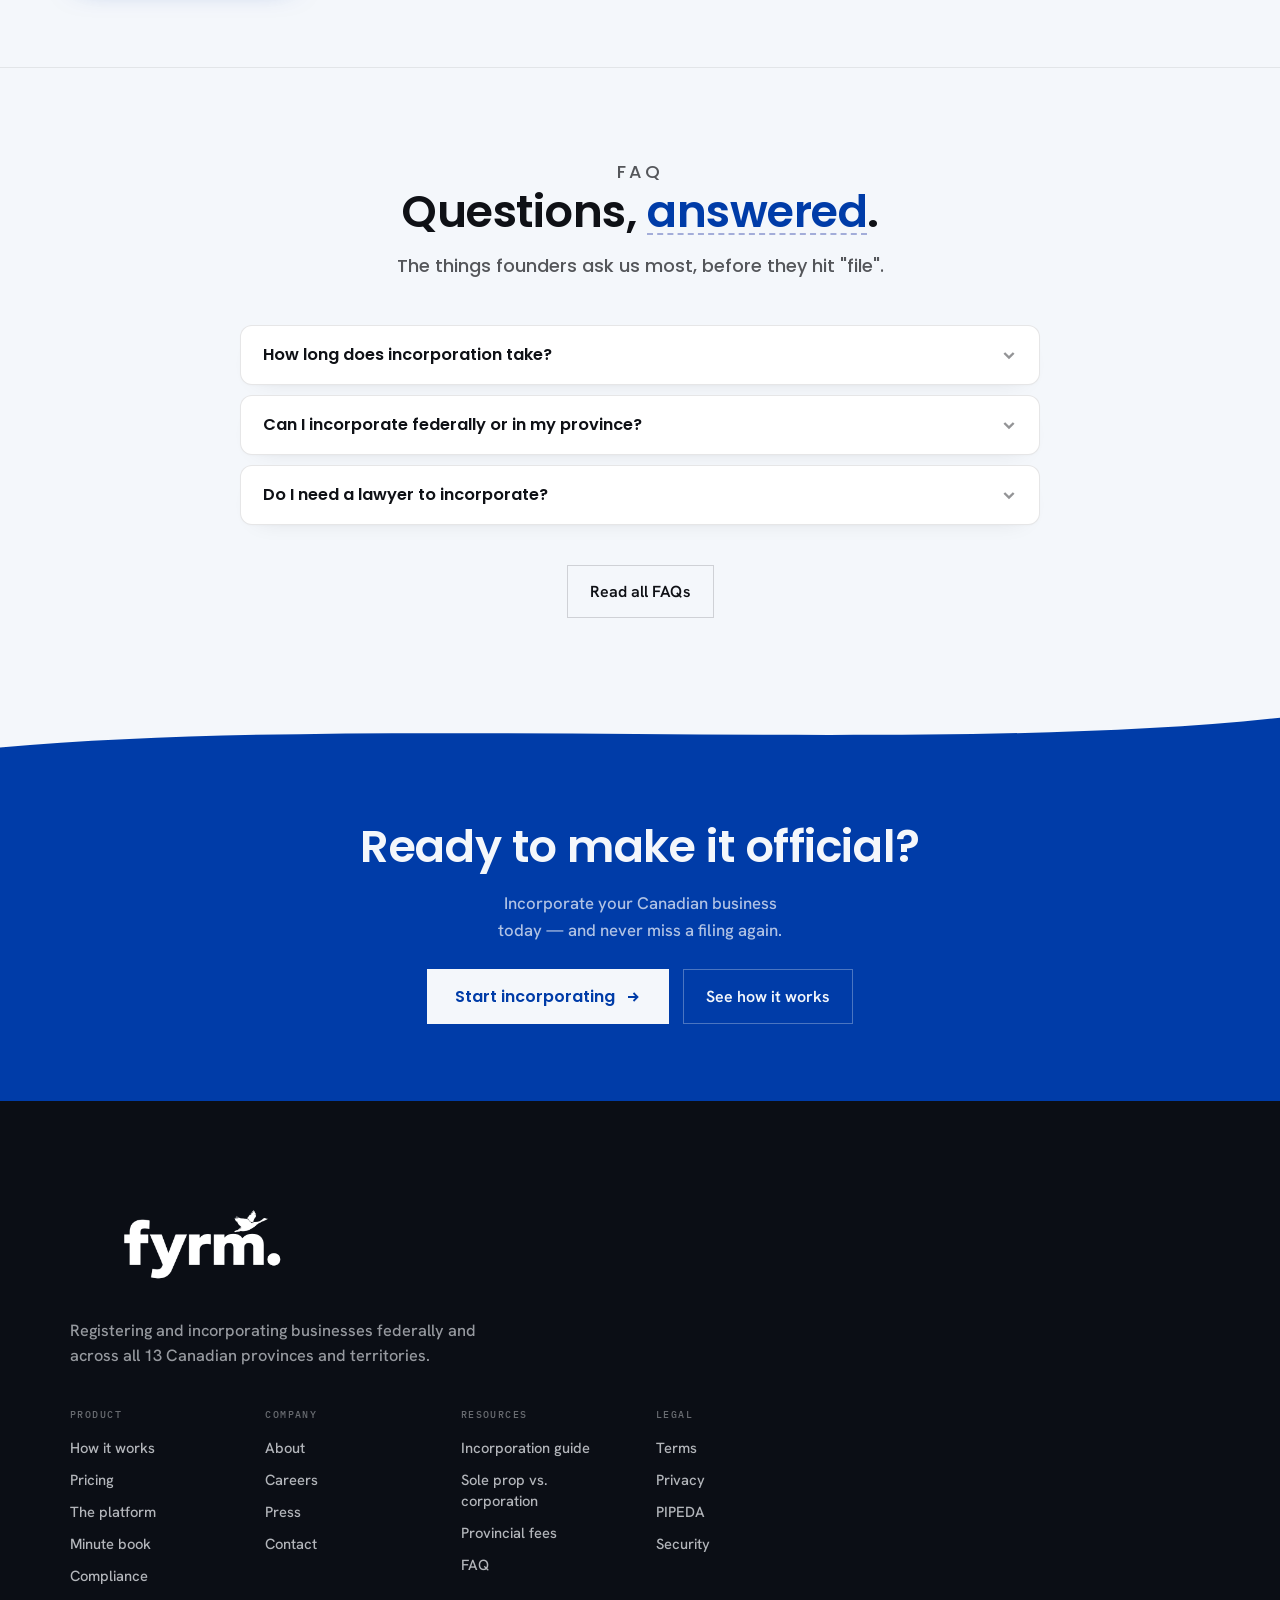
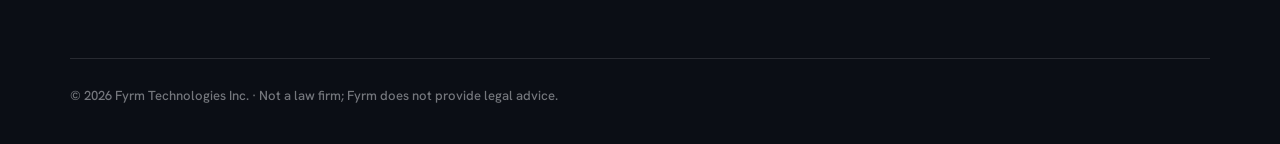
==== commit 35e290e4: "Soften band transitions with curved edges; tighten why-us dead space - .band-curve: bg-colored wave " ====
--- a/index.html
+++ b/index.html
@@ -237,13 +237,12 @@
 
 <!-- ===================== TRUST BAND ===================== -->
 <section class="trust">
-  <svg class="trust-sweep" viewBox="0 0 1620 300" preserveAspectRatio="none" aria-hidden="true">
-    <path stroke-dasharray="6 8" vector-effect="non-scaling-stroke" d="M 0,28 C 300,6 560,40 840,16 C 1120,-2 1380,38 1620,12"/>
-  </svg>
+  <svg class="band-curve" viewBox="0 0 1440 48" preserveAspectRatio="none" aria-hidden="true"><path fill="currentColor" d="M0,0 H1440 V10 C1050,46 430,6 0,38 Z"/></svg>
   <div class="trust-inner">
     <h2>Trusted by 600+ Canadian businesses.</h2>
     <p>We help entrepreneurs <span class="accent-red">incorporate</span>, organize, and manage their businesses with the structure, guidance, and ongoing support they need to grow confidently across Canada.</p>
   </div>
+  <svg class="band-curve" viewBox="0 0 1440 48" preserveAspectRatio="none" aria-hidden="true"><path fill="currentColor" d="M0,48 H1440 V12 C1010,44 390,6 0,40 Z"/></svg>
 </section>
 
 <!-- ===================== BUSINESSES MARQUEE ===================== -->
@@ -344,9 +343,7 @@
 
 <!-- ===================== CTA BAND ===================== -->
 <section class="cta-band">
-  <svg class="cta-sweep" viewBox="0 0 1620 400" preserveAspectRatio="none" aria-hidden="true">
-    <path stroke-dasharray="6 8" vector-effect="non-scaling-stroke" d="M 0,36 C 300,6 560,44 840,18 C 1120,-2 1380,42 1620,14"/>
-  </svg>
+  <svg class="band-curve" viewBox="0 0 1440 48" preserveAspectRatio="none" aria-hidden="true"><path fill="currentColor" d="M0,0 H1440 V10 C1050,46 430,6 0,38 Z"/></svg>
   <div class="cta-inner">
     <h2 class="cta-title">Ready to make it official?</h2>
     <p class="cta-sub">Incorporate your Canadian business today — and never miss a filing again.</p>
--- a/css/styles.css
+++ b/css/styles.css
@@ -84,14 +84,14 @@
 .js .reveal.shown{opacity:1;transform:none}
 /* premium motion: dashes flow along every flight path; geese drift */
 @keyframes dash-flow{to{stroke-dashoffset:-56}}
-.hero-sweep path,.hl-squiggle path,.ph-sweep path,.step-path svg path,.cta-sweep path,.trust-sweep path,.sec-sweep path{animation:dash-flow 5s linear infinite}
+.hero-sweep path,.hl-squiggle path,.ph-sweep path,.step-path svg path,.sec-sweep path{animation:dash-flow 5s linear infinite}
 @keyframes goose-drift{0%,100%{transform:translateY(0)}50%{transform:translateY(-7px)}}
 .step-path img,.hl-goose{animation:goose-drift 4.5s ease-in-out infinite}
 
 @media (prefers-reduced-motion:reduce){
   html{scroll-behavior:auto}
   .js .reveal{opacity:1;transform:none;transition:none}
-  .hero-sweep path,.hl-squiggle path,.ph-sweep path,.step-path svg path,.cta-sweep path,.trust-sweep path,.sec-sweep path,.step-path img,.hl-goose{animation:none}
+  .hero-sweep path,.hl-squiggle path,.ph-sweep path,.step-path svg path,.sec-sweep path,.step-path img,.hl-goose{animation:none}
 }
 @media print{
   .js .reveal{opacity:1;transform:none;transition:none}
@@ -165,7 +165,7 @@
 
 /* ---------- why us ---------- */
 .why{background:var(--bg);border-top:1px solid var(--ink-a08);position:relative;overflow:hidden}
-.why .section-inner{position:relative;z-index:1}
+.why .section-inner{position:relative;z-index:1;padding-top:clamp(44px,5vw,68px);padding-bottom:clamp(44px,5vw,68px)}
 .why-header{max-width:800px;margin:0 auto clamp(28px,4vw,44px);text-align:center}
 .why-badge-row{display:flex;justify-content:center;margin-bottom:18px}
 .why-badge{display:inline-flex;align-items:center;background:var(--surface);border:1px solid rgba(0,60,168,.25);border-radius:999px;padding:5px 10px 5px 16px;box-shadow:0 14px 30px -16px rgba(0,60,168,.3)}
@@ -174,7 +174,7 @@
 .why-header h2{font-family:'Poppins',sans-serif;font-weight:600;font-size:clamp(1.9rem,3.6vw,2.8rem);line-height:1.1;letter-spacing:-.01em;margin:0 0 16px}
 .why-header p{font-family:'Poppins',sans-serif;font-weight:500;font-size:clamp(1rem,1.4vw,1.15rem);line-height:1.6;color:var(--ink-a70);margin:0}
 
-.why-grid{display:grid;grid-template-columns:repeat(auto-fit,minmax(min(240px,100%),1fr));gap:12px}
+.why-grid{display:grid;grid-template-columns:repeat(auto-fit,minmax(min(240px,100%),1fr));gap:12px;align-items:start}
 .why-card{background:var(--surface);border:1px solid var(--ink-a10);display:flex;flex-direction:column;border-radius:12px;overflow:hidden;box-shadow:0 1px 2px var(--ink-a02),0 10px 26px -18px var(--ink-a14);transition:transform .55s var(--ease),box-shadow .55s var(--ease),border-color .55s ease}
 .why-card:hover{transform:translateY(-6px);box-shadow:0 24px 44px -20px rgba(0,60,168,.35);border-color:rgba(0,60,168,.45)}
 .why-bar{height:4px;width:36px;background:var(--blue);transition:width .6s var(--ease)}
@@ -207,11 +207,11 @@
 .plans{position:relative;overflow:hidden}
 .plans .section-inner{position:relative;z-index:1}
 
-/* ---------- trust band (federal-blue brand band with dashed sweep) ---------- */
+/* ---------- trust band (federal-blue brand band, curved edges) ---------- */
 .trust{background:var(--blue);color:var(--bg);position:relative;overflow:hidden}
-.trust-sweep{position:absolute;inset:0;width:100%;height:100%;pointer-events:none}
-.trust-sweep path{fill:none;stroke:var(--bg-a30);stroke-width:2.2}
-.trust-inner{max-width:1220px;margin:0 auto;padding:clamp(40px,5vw,64px) clamp(20px,5vw,40px);display:flex;flex-direction:column;align-items:center;gap:14px;text-align:center;position:relative;z-index:1}
+/* curved band edge: bg-colored wave carved into a blue band — softens the color transition */
+.band-curve{display:block;width:100%;height:clamp(28px,4vw,52px);color:var(--bg)}
+.trust-inner{max-width:1220px;margin:0 auto;padding:clamp(28px,4vw,48px) clamp(20px,5vw,40px);display:flex;flex-direction:column;align-items:center;gap:14px;text-align:center;position:relative;z-index:1}
 .trust h2{font-family:'Poppins',sans-serif;font-weight:600;font-size:clamp(1.6rem,3.2vw,2.4rem);line-height:1.1;letter-spacing:-.01em;margin:0}
 .trust p{font-family:'Poppins',sans-serif;font-weight:600;font-size:clamp(1.25rem,2vw,1.7rem);line-height:1.45;color:var(--bg-a82);margin:0;max-width:900px}
 .accent-red{color:var(--red)}
@@ -307,11 +307,9 @@
 .faq-a p:last-child{margin-bottom:0}
 .faq-a a{color:var(--blue)}
 
-/* ---------- cta band ---------- */
+/* ---------- cta band (curved top edge via .band-curve) ---------- */
 .cta-band{background:var(--blue);color:var(--bg);position:relative;overflow:hidden}
-.cta-sweep{position:absolute;left:0;top:0;width:100%;height:100%;z-index:0;pointer-events:none}
-.cta-sweep path{fill:none;stroke:var(--bg-a30);stroke-width:2.2}
-.cta-inner{max-width:1220px;margin:0 auto;padding:clamp(48px,6vw,84px) clamp(20px,5vw,40px);display:flex;flex-direction:column;align-items:center;gap:18px;text-align:center;position:relative;z-index:1}
+.cta-inner{max-width:1220px;margin:0 auto;padding:clamp(36px,5vw,68px) clamp(20px,5vw,40px) clamp(48px,6vw,84px);display:flex;flex-direction:column;align-items:center;gap:18px;text-align:center;position:relative;z-index:1}
 .cta-title{font-family:'Poppins',sans-serif;font-weight:600;font-size:clamp(1.9rem,3.6vw,2.8rem);line-height:1.1;letter-spacing:-.01em;margin:0;color:var(--bg)}
 .cta-sub{margin:0;font-size:1.05rem;line-height:1.6;color:var(--bg-a72);max-width:560px;text-wrap:balance}
 .cta-ctas{display:flex;flex-wrap:wrap;gap:14px;justify-content:center;margin-top:8px}
